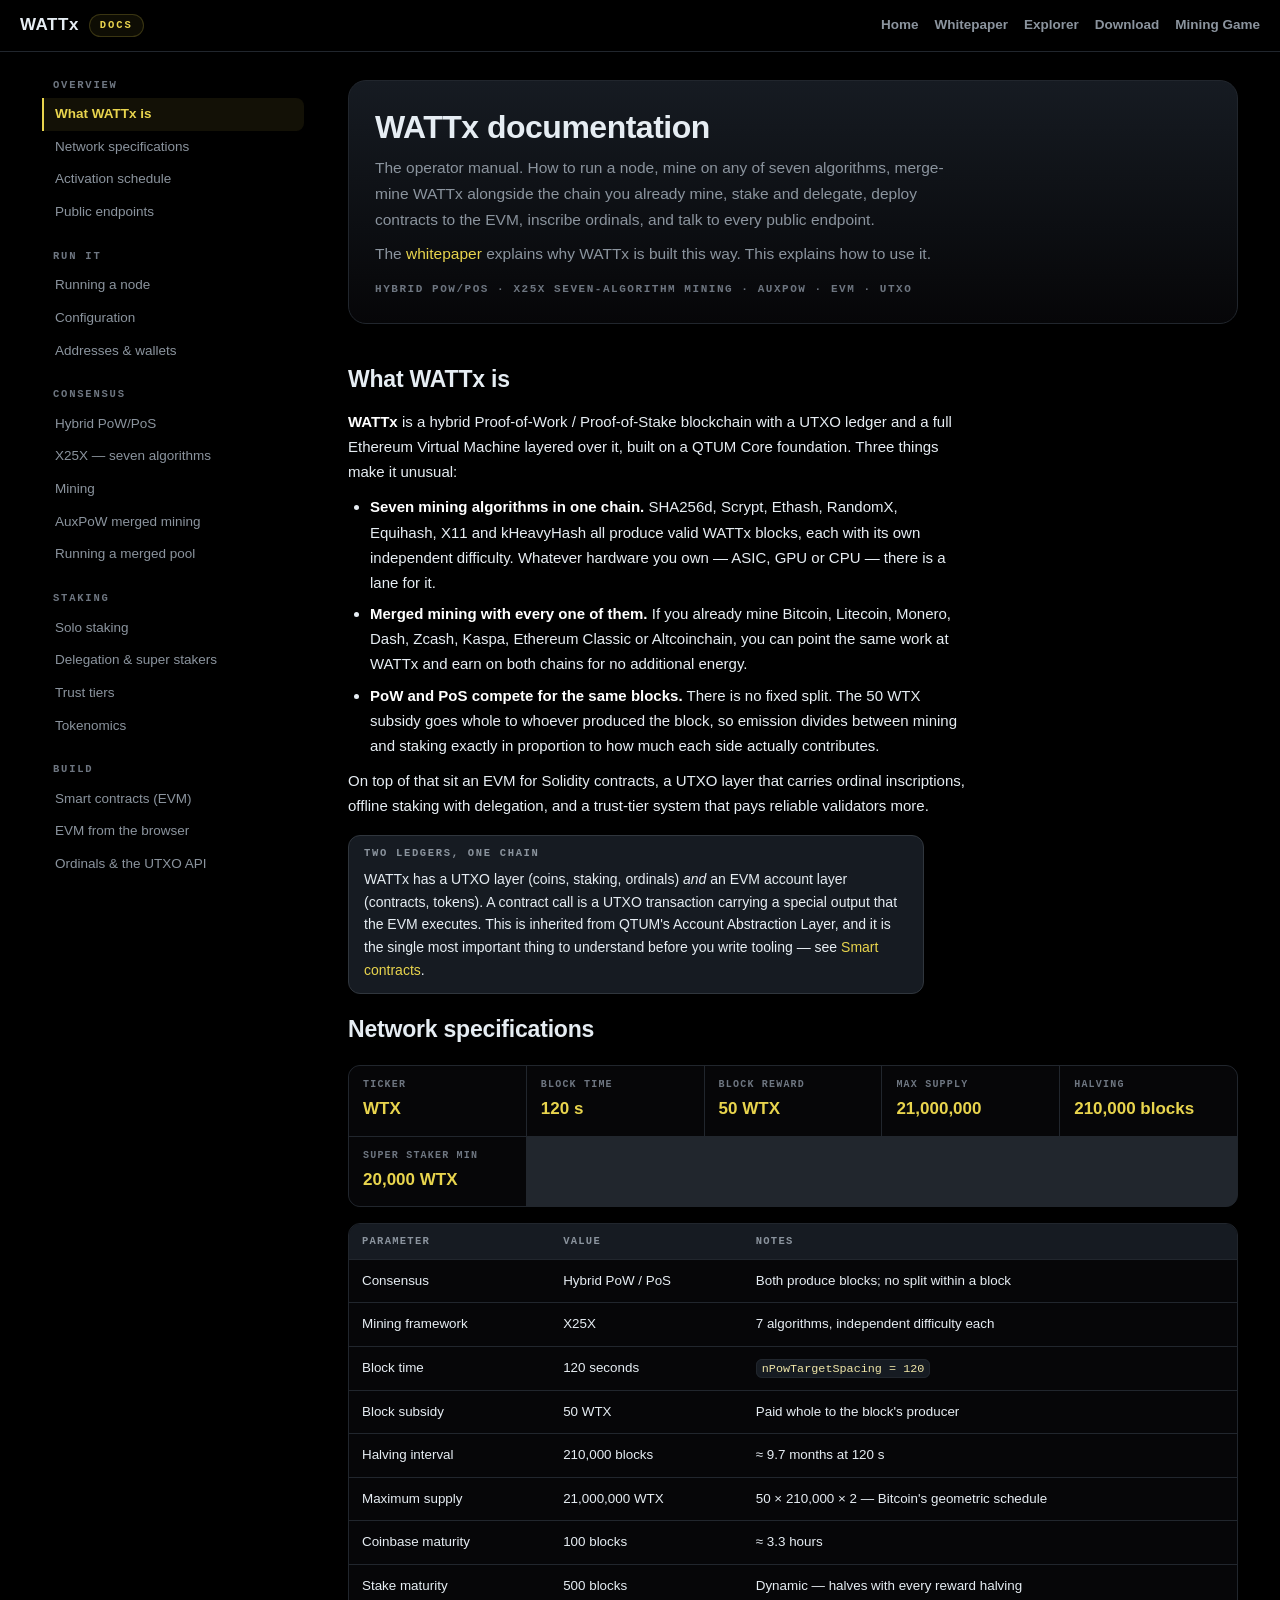
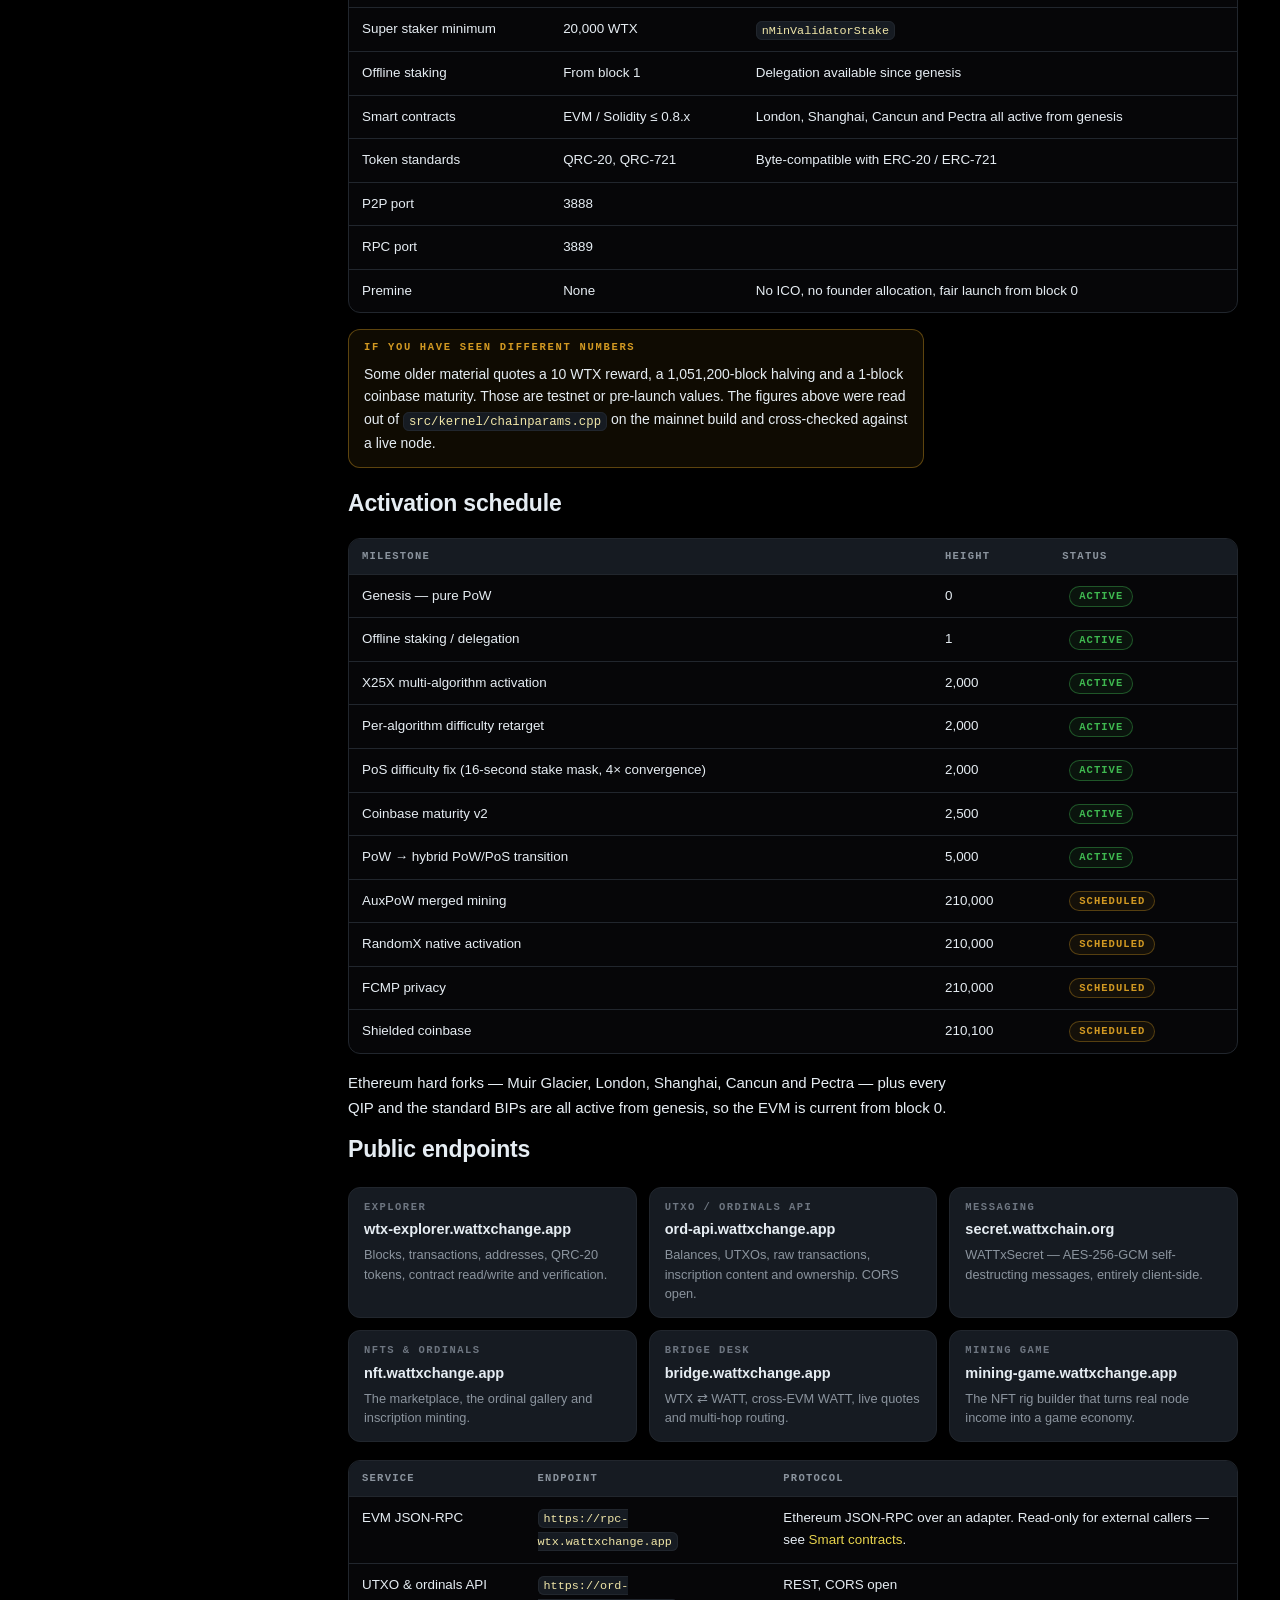
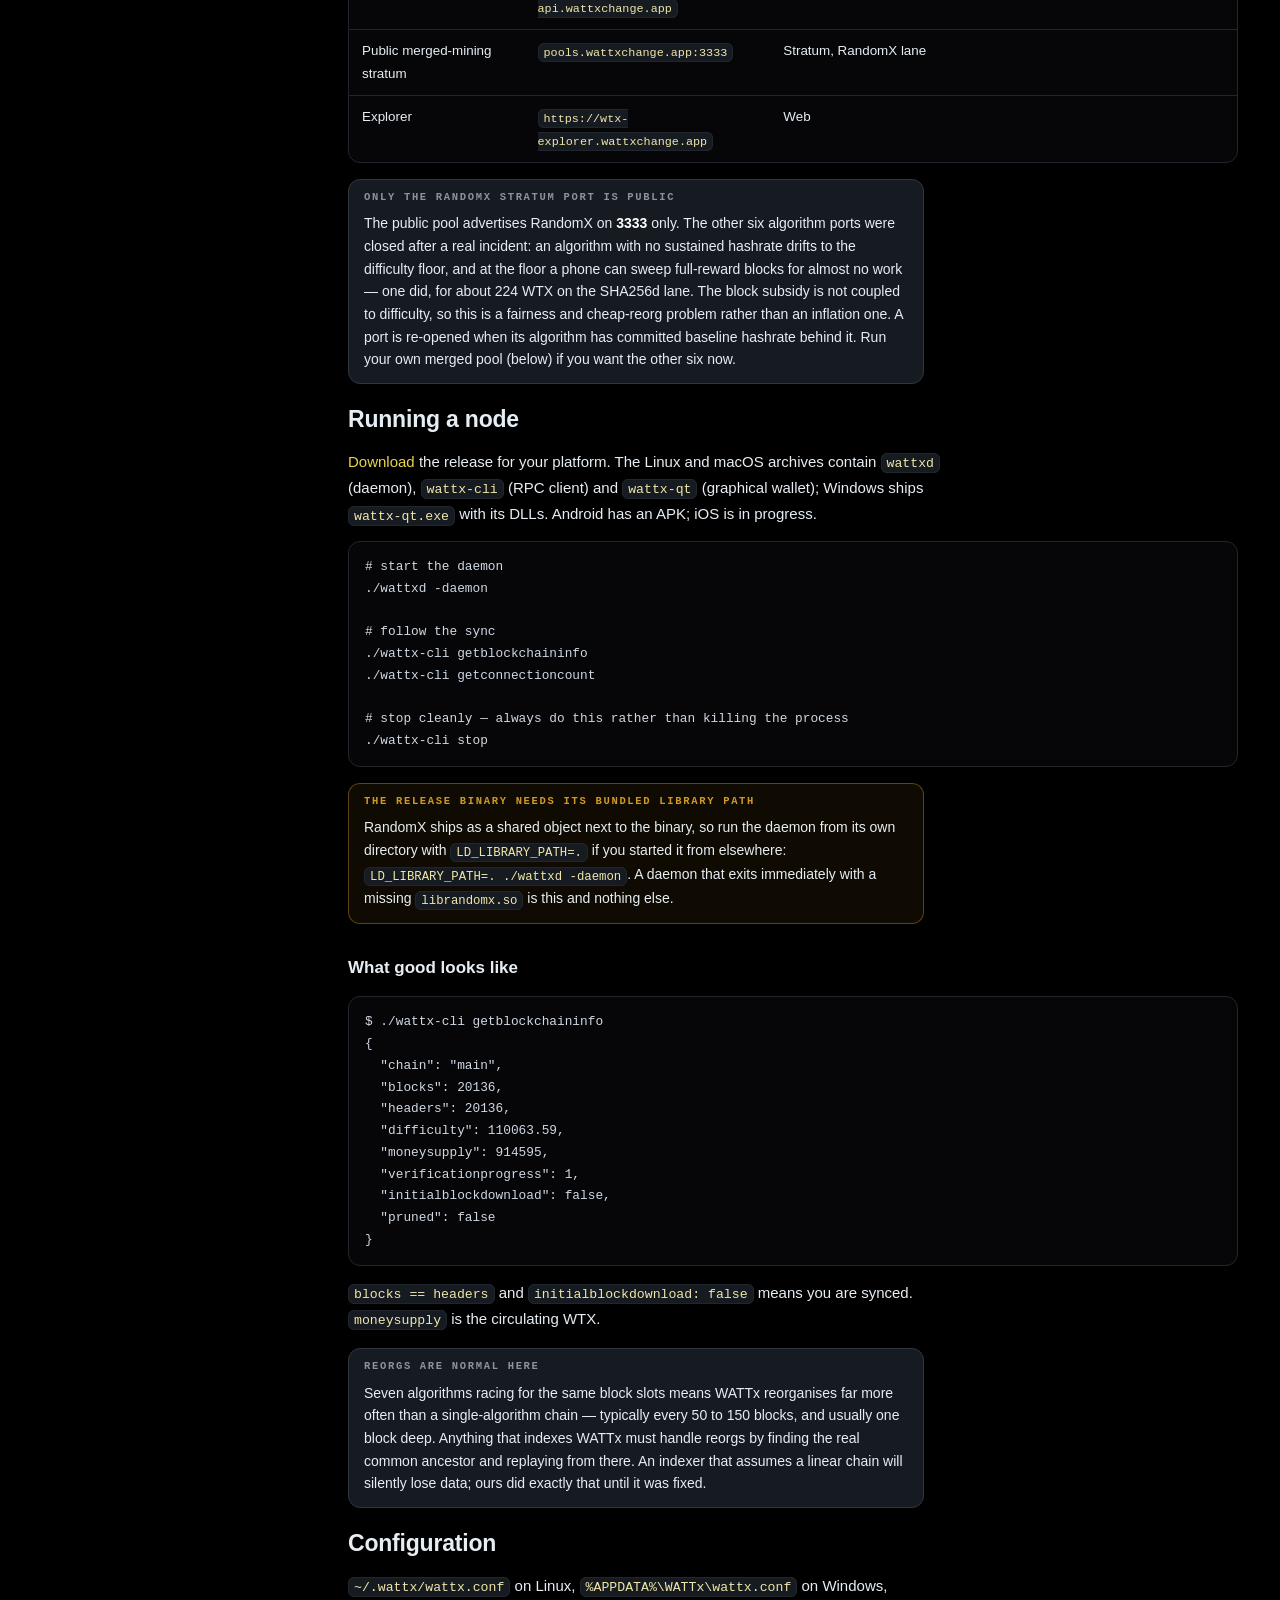
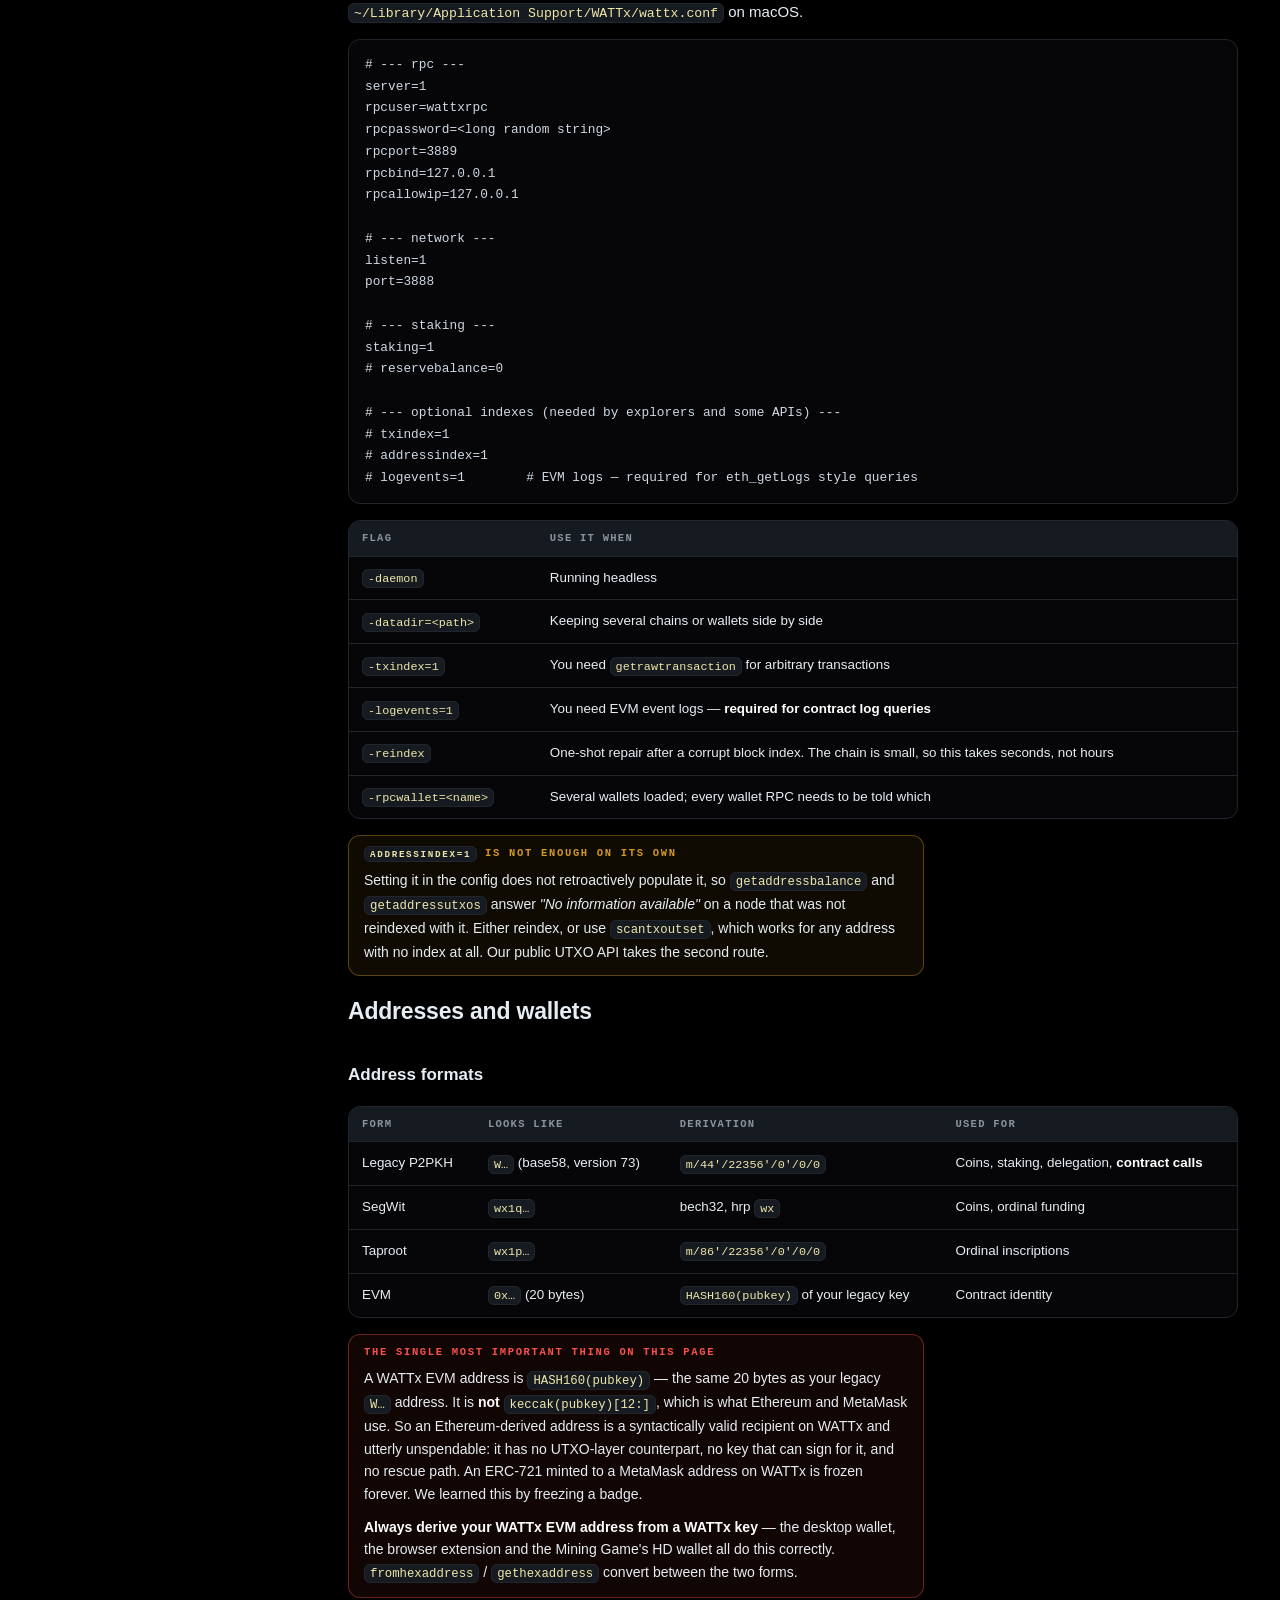
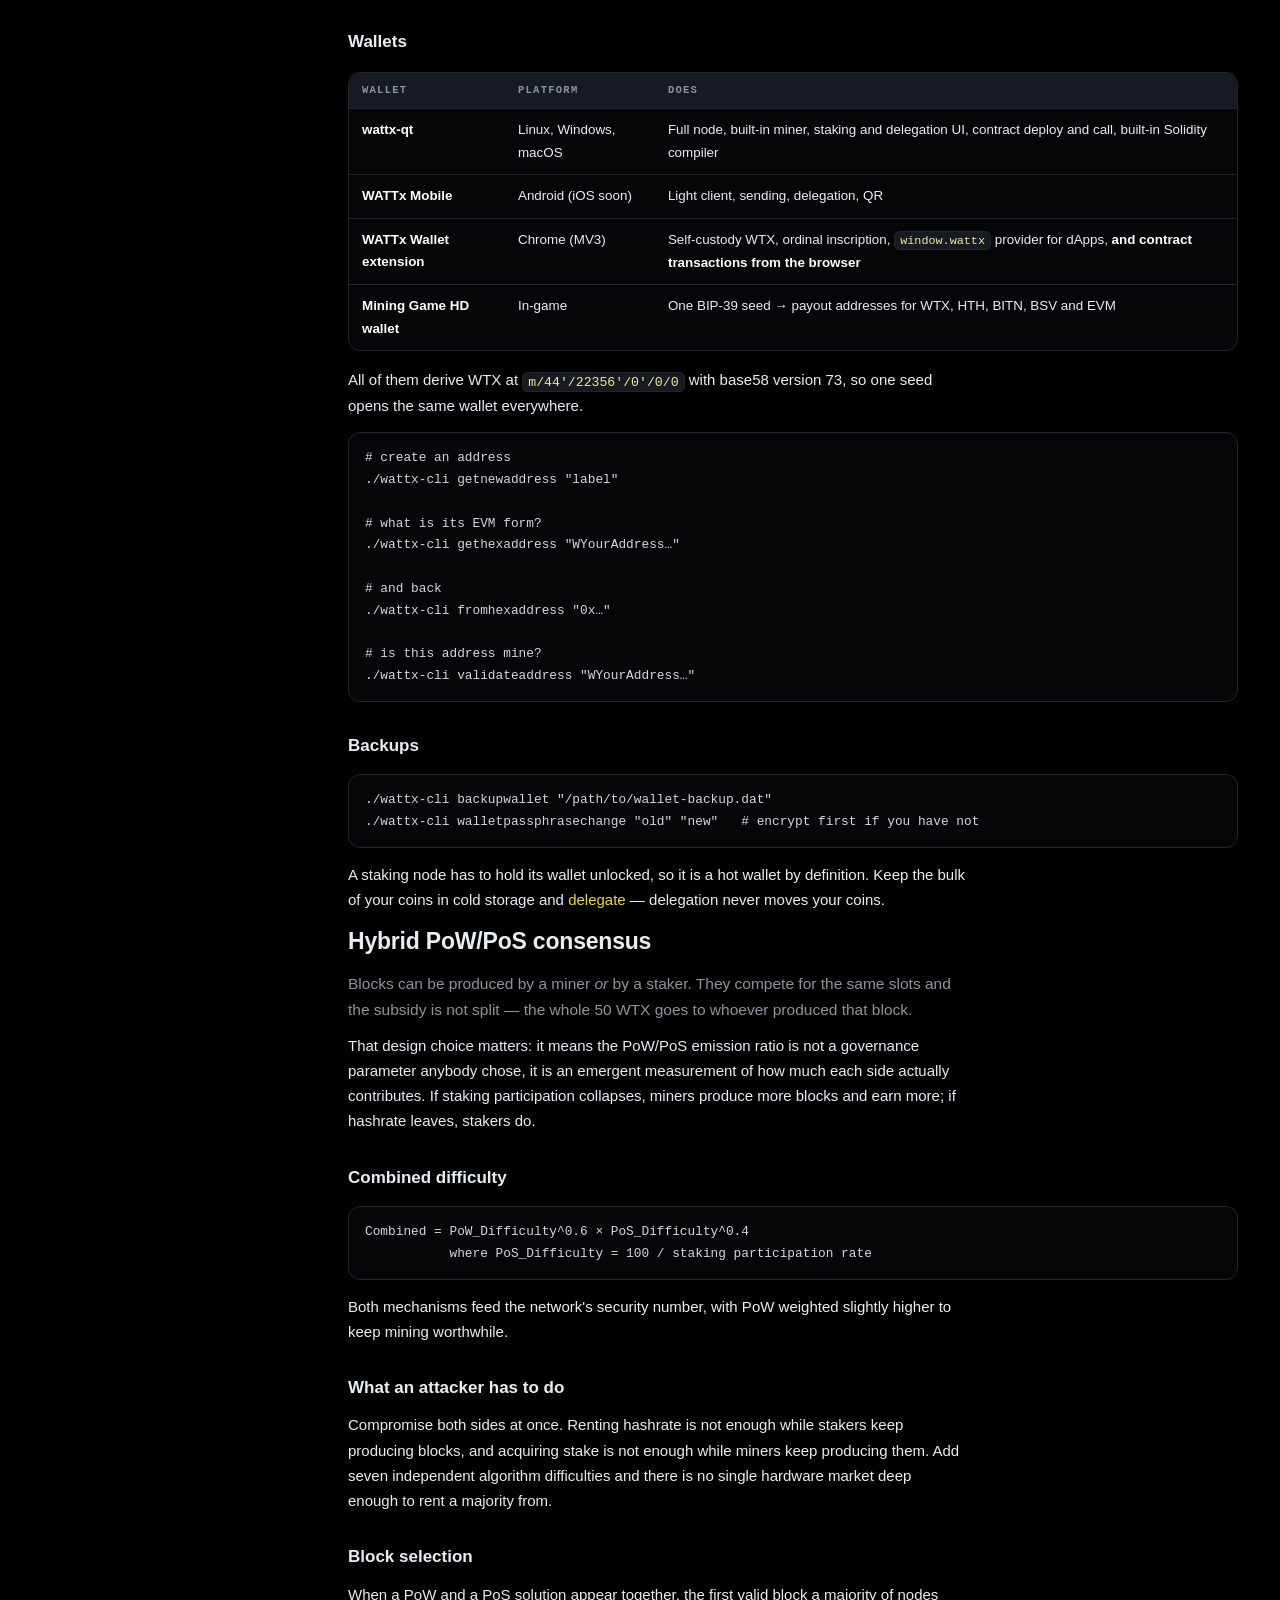
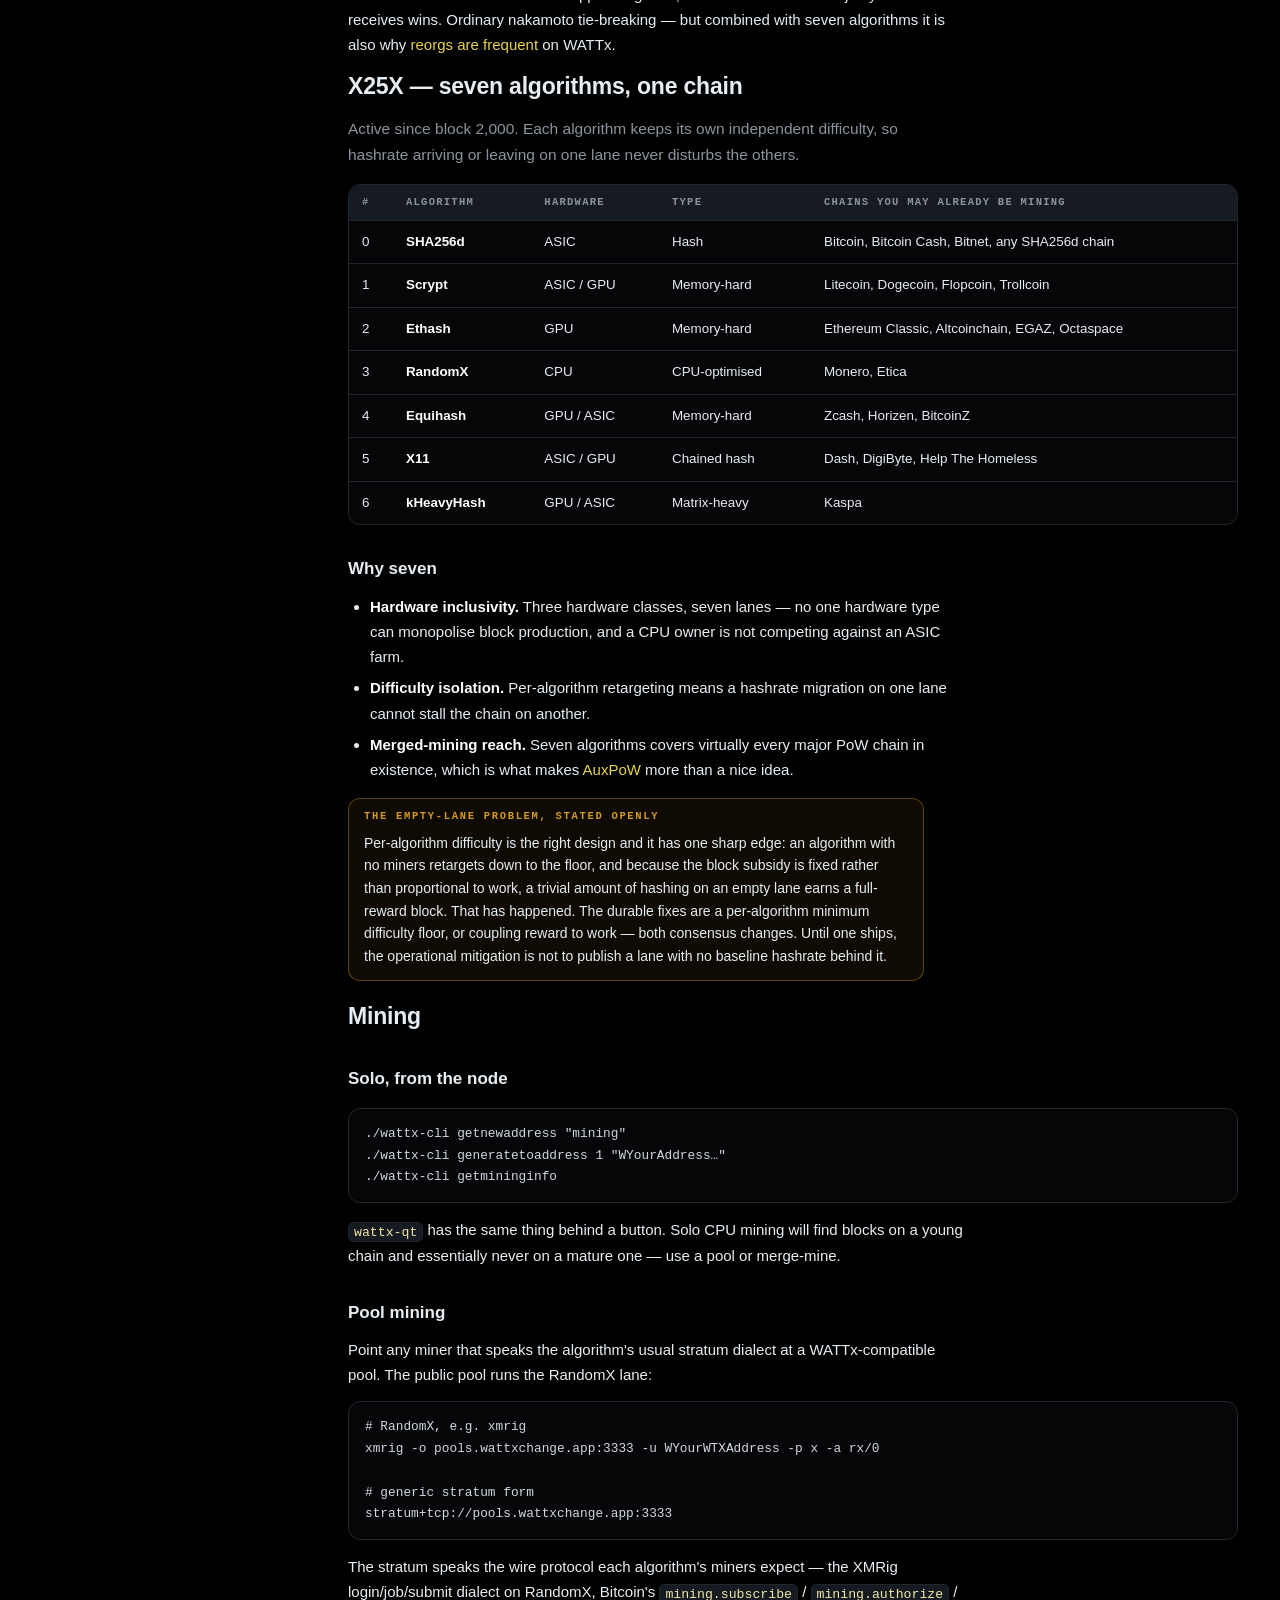
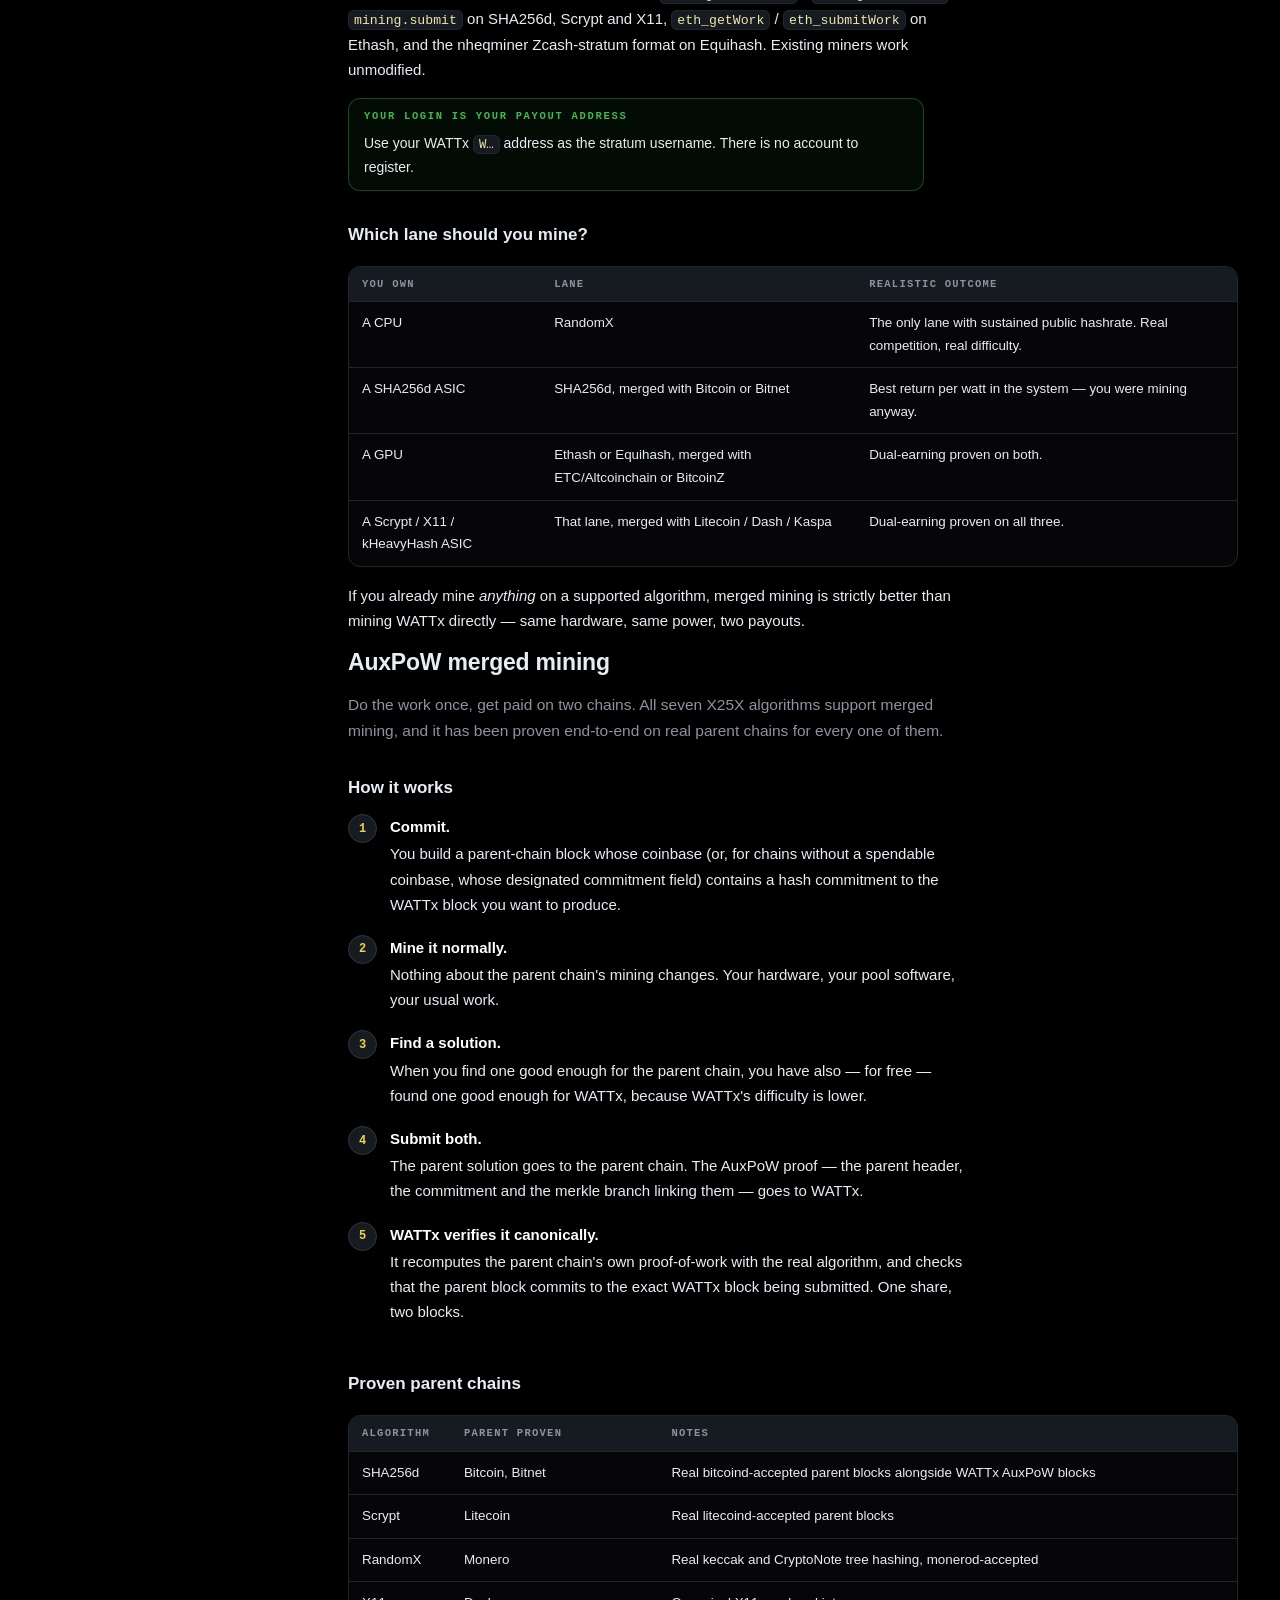
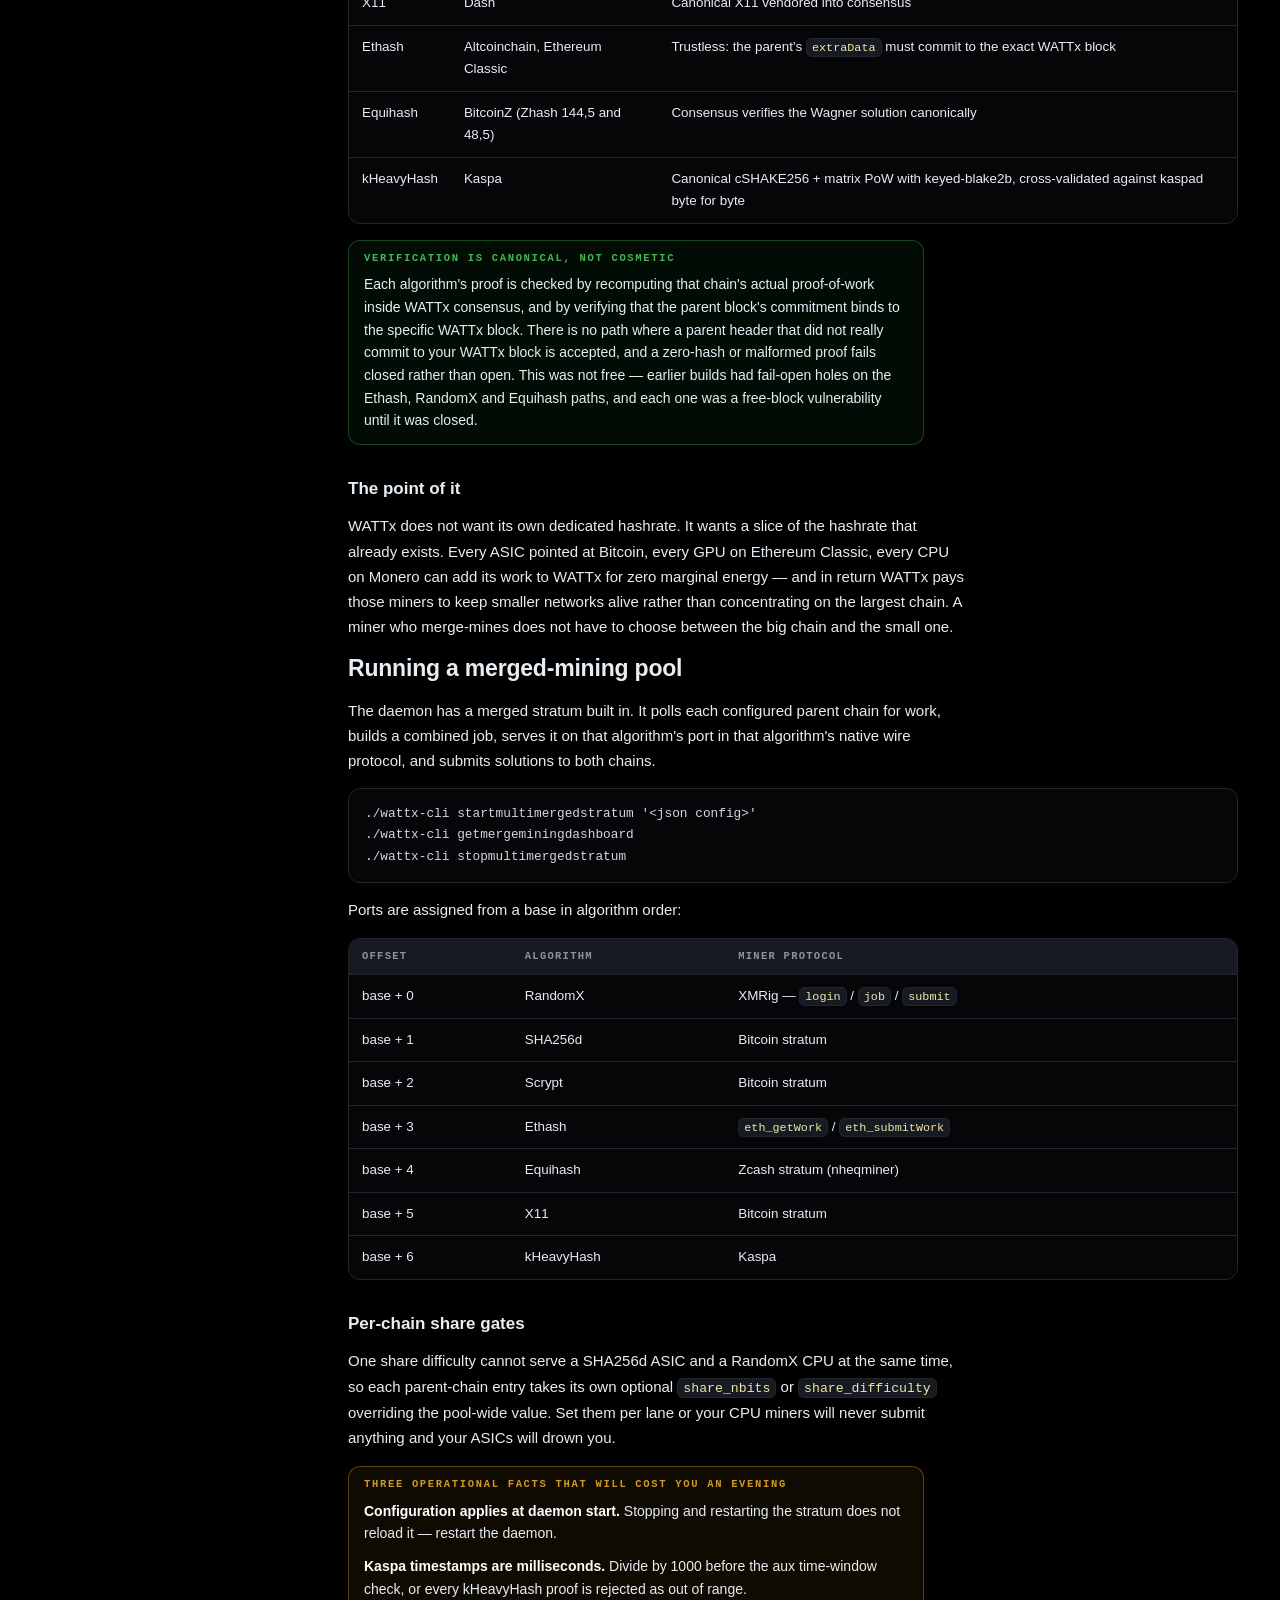
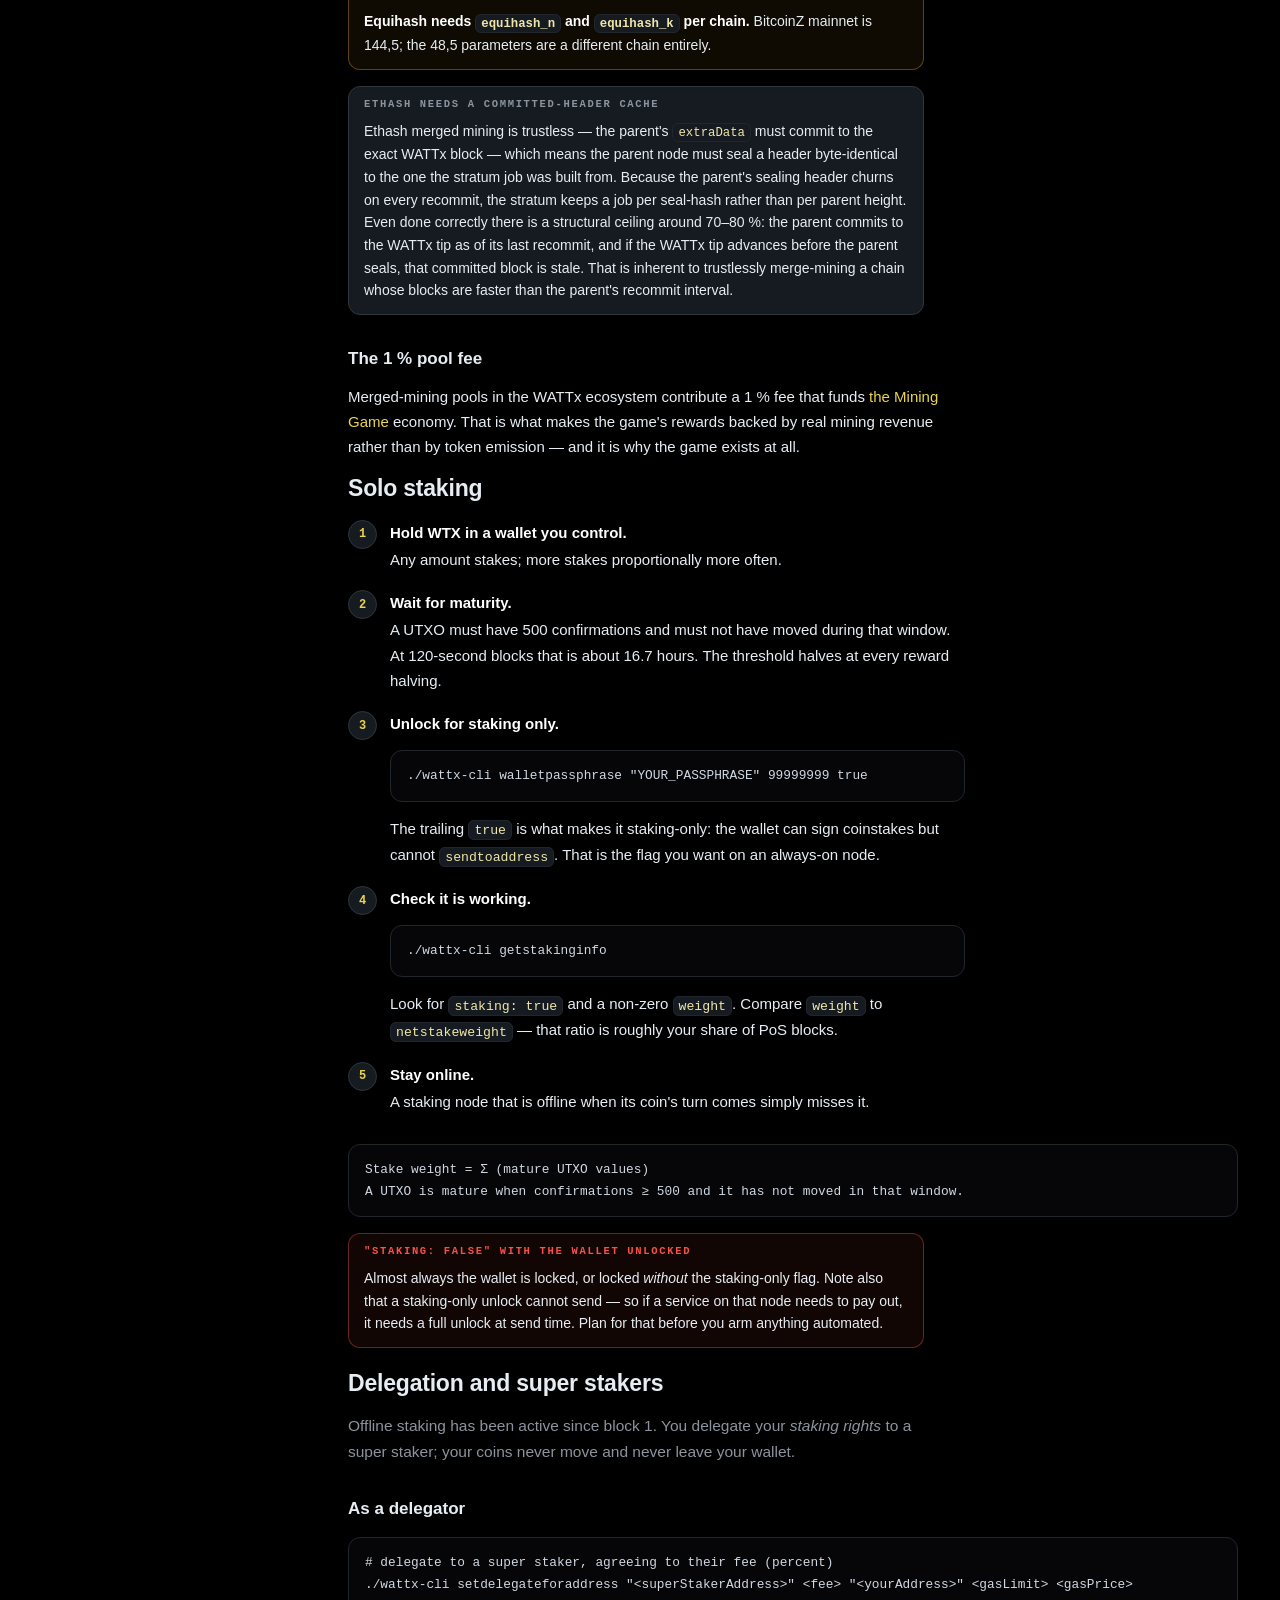
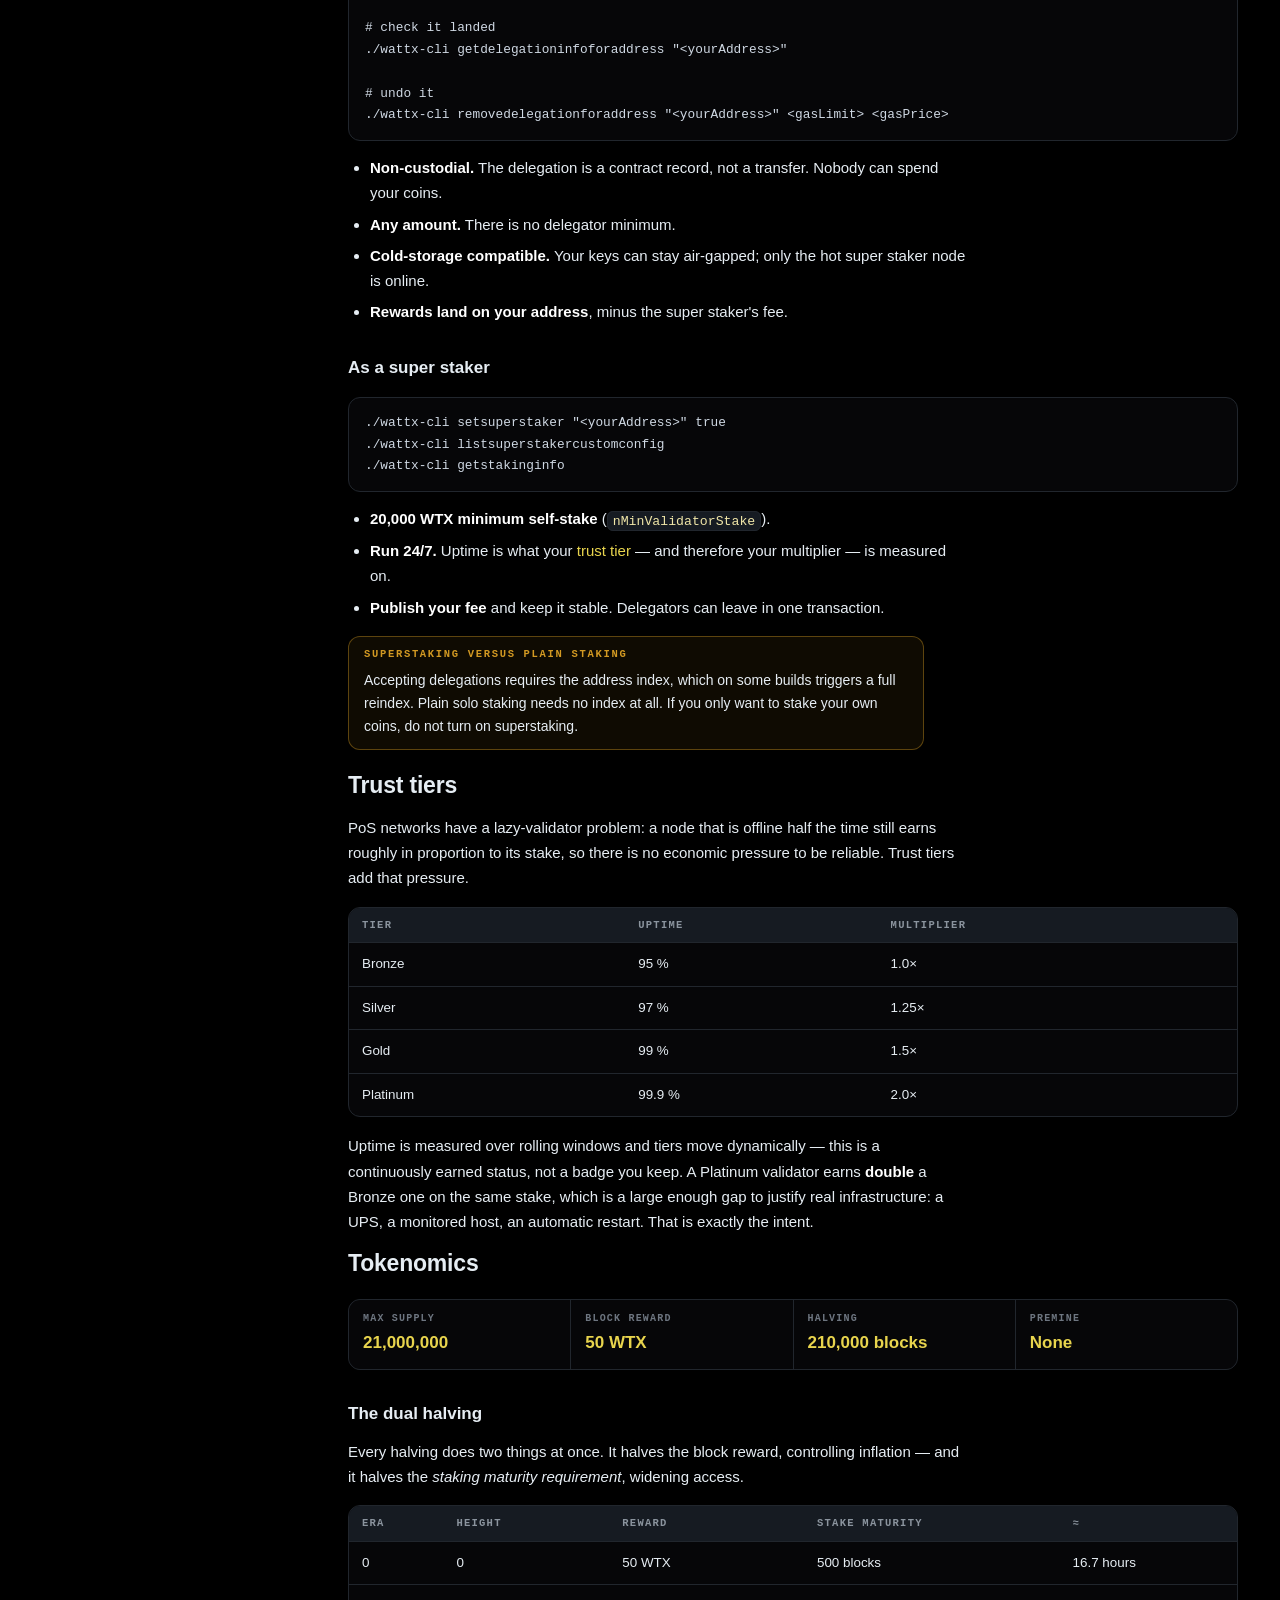
==== docs.html @ 7eb1c214 "Publish the docs at wattxchain.org/docs.html Same page that docs.wattxchain.org serves (repo WATTxCh" ====
<!doctype html>
<html lang="en">
<head>
<meta charset="utf-8">
<meta name="viewport" content="width=device-width, initial-scale=1, viewport-fit=cover">
<title>Docs — WATTx</title>
<meta name="description" content="The WATTx operator manual: running a node, X25X multi-algorithm mining, AuxPoW merged mining, staking and delegation, super stakers and trust tiers, EVM smart contracts, wallets, ordinals, privacy, and the full RPC reference.">
<link rel="icon" href="https://wattxchain.org/assets/favicon.ico">
<style>
  :root{
    --gold:#E8D44D; --gold-dim:#E8D44D99; --gold-glow:#E8D44D33; --gold-hover:#F0DC5A;
    --bg:#000000; --bg-alt:#060608; --surface:#161B22; --surface-hover:#1C2230;
    --border:#21262D; --border2:#30363D;
    --text:#E6EDF3; --muted:#8B949E; --dim:#6E7681;
    --ok:#3fb950; --warn:#d29922; --bad:#f85149; --info:#58a6ff;
    --font:-apple-system,BlinkMacSystemFont,'Segoe UI',Helvetica,Arial,sans-serif;
    --mono:'SFMono-Regular',Consolas,'Liberation Mono',Menlo,monospace;
    --radius:12px; --nav:270px;
  }
  *{box-sizing:border-box}
  html{scroll-behavior:smooth;scroll-padding-top:80px}
  body{margin:0;background:
    radial-gradient(1100px 500px at 82% -8%, rgba(232,212,77,.07), transparent 62%),
    var(--bg);
    color:var(--text);font-family:var(--font);font-size:15px;line-height:1.68;-webkit-text-size-adjust:100%}
  a{color:var(--gold);text-decoration:none}
  a:hover{color:var(--gold-hover);text-decoration:underline}

  .top{position:sticky;top:0;z-index:40;display:flex;align-items:center;gap:12px;
       padding:11px 20px;background:rgba(0,0,0,.88);backdrop-filter:blur(10px);
       border-bottom:1px solid var(--border)}
  .top .brand{display:flex;align-items:center;gap:10px;text-decoration:none;color:var(--text)}
  .top img{height:30px;width:auto}
  .top .wm{font-weight:800;letter-spacing:.5px;font-size:17px}
  .top .tag{font:700 10.5px/1 var(--mono);letter-spacing:.18em;color:var(--gold);text-transform:uppercase;
            border:1px solid var(--gold-glow);background:rgba(232,212,77,.06);border-radius:999px;padding:5px 10px}
  .top .grow{flex:1}
  .top .links{display:flex;gap:16px;font-size:13.5px;font-weight:600}
  .top .links a{color:var(--muted)}
  .top .links a:hover{color:var(--gold);text-decoration:none}
  .burger{display:none;background:var(--surface);border:1px solid var(--border2);color:var(--text);
          border-radius:8px;width:40px;height:36px;font-size:16px;cursor:pointer}

  .shell{display:grid;grid-template-columns:var(--nav) minmax(0,1fr);gap:36px;
         max-width:1240px;margin:0 auto;padding:28px 22px 90px}
  nav.toc{position:sticky;top:68px;align-self:start;max-height:calc(100vh - 88px);overflow:auto;
          padding-right:8px;font-size:13.5px}
  nav.toc::-webkit-scrollbar{width:8px}
  nav.toc::-webkit-scrollbar-thumb{background:var(--border2);border-radius:8px}
  nav.toc .grp{font:700 10.5px/1 var(--mono);letter-spacing:.17em;text-transform:uppercase;
               color:var(--dim);margin:22px 0 8px;padding-left:11px}
  nav.toc .grp:first-child{margin-top:0}
  nav.toc a{display:block;color:var(--muted);padding:5px 11px;border-left:2px solid transparent;border-radius:0 8px 8px 0}
  nav.toc a:hover{color:var(--text);background:rgba(232,212,77,.05);text-decoration:none}
  nav.toc a.on{color:var(--gold);border-left-color:var(--gold);background:rgba(232,212,77,.08);font-weight:600}
  main{min-width:0}

  .hero{border:1px solid var(--border);border-radius:18px;padding:28px 26px;margin:0 0 36px;
        background:linear-gradient(180deg,var(--surface),var(--bg-alt))}
  .hero h1{font-size:32px;line-height:1.14;margin:0 0 10px;letter-spacing:-.5px}
  .hero p{color:var(--muted);margin:0 0 8px;max-width:66ch}
  .hero .stamp{font:700 11px var(--mono);letter-spacing:.14em;color:var(--dim);text-transform:uppercase;margin-top:16px}

  section{scroll-margin-top:80px}
  h2{font-size:23px;margin:48px 0 6px;letter-spacing:-.2px;padding-top:16px;border-top:1px solid var(--border)}
  h2:first-of-type{margin-top:0;border-top:0;padding-top:0}
  h3{font-size:17px;margin:30px 0 6px}
  h4{font-size:14.5px;margin:22px 0 4px;color:var(--gold);font-family:var(--mono);font-weight:700}
  p{margin:10px 0;max-width:74ch}
  .lead{color:var(--muted);font-size:15.5px;max-width:70ch}
  ul,ol{margin:10px 0;padding-left:22px;max-width:74ch}
  li{margin:6px 0}
  code{font-family:var(--mono);font-size:.88em;background:var(--surface);border:1px solid var(--border);
       border-radius:6px;padding:1.5px 5px;color:#f0e6a8;word-break:break-word}
  pre{background:var(--bg-alt);border:1px solid var(--border);border-radius:12px;padding:14px 16px;
      overflow:auto;margin:14px 0;font:12.8px/1.7 var(--mono);color:#cfd8e3}
  pre code{background:none;border:0;padding:0;color:inherit;font-size:inherit}
  b,strong{color:#fff}
  .note{border:1px solid;border-radius:12px;padding:12px 15px;margin:16px 0;font-size:14px;line-height:1.62;max-width:74ch}
  .note .t{font:700 10.5px/1 var(--mono);letter-spacing:.16em;text-transform:uppercase;display:block;margin-bottom:6px}
  .note p:first-child{margin-top:0}.note p:last-child{margin-bottom:0}
  .note.tip{border-color:rgba(63,185,80,.35);background:rgba(63,185,80,.06)} .note.tip .t{color:var(--ok)}
  .note.warn{border-color:rgba(210,153,34,.4);background:rgba(210,153,34,.07)} .note.warn .t{color:var(--warn)}
  .note.bad{border-color:rgba(248,81,73,.38);background:rgba(248,81,73,.07)} .note.bad .t{color:var(--bad)}
  .note.info{border-color:var(--border2);background:var(--surface)} .note.info .t{color:var(--muted)}

  .tw{overflow-x:auto;margin:16px 0;border:1px solid var(--border);border-radius:12px;background:var(--bg-alt)}
  table{border-collapse:collapse;width:100%;font-size:13.4px;min-width:520px}
  th,td{text-align:left;padding:10px 13px;border-bottom:1px solid var(--border);vertical-align:top}
  thead th{background:var(--surface);color:var(--muted);font:700 10.5px/1.4 var(--mono);letter-spacing:.12em;text-transform:uppercase;white-space:nowrap}
  tbody tr:last-child td{border-bottom:0}
  tbody tr:hover{background:rgba(232,212,77,.035)}
  .addr{font-family:var(--mono);font-size:11.8px;color:#e0d9a6;word-break:break-all}

  ol.steps{list-style:none;padding:0;counter-reset:s;max-width:74ch}
  ol.steps>li{counter-increment:s;position:relative;padding:2px 0 16px 42px;margin:0}
  ol.steps>li::before{content:counter(s);position:absolute;left:0;top:2px;width:27px;height:27px;border-radius:50%;
      background:var(--surface);border:1px solid var(--border2);color:var(--gold);display:grid;place-items:center;
      font:700 12px var(--mono)}
  ol.steps>li>b:first-child{display:block;color:#fff;margin-bottom:2px}

  .grid{display:grid;grid-template-columns:repeat(auto-fit,minmax(232px,1fr));gap:12px;margin:18px 0}
  .cardl{display:block;background:var(--surface);border:1px solid var(--border);border-radius:12px;padding:14px 15px;color:var(--text)}
  .cardl:hover{background:var(--surface-hover);border-color:var(--border2);text-decoration:none}
  .cardl .k{font:700 10.5px/1 var(--mono);letter-spacing:.14em;text-transform:uppercase;color:var(--dim);display:block;margin-bottom:5px}
  .cardl .n{font-weight:700;font-size:14.5px;display:block}
  .cardl .d{color:var(--muted);font-size:12.8px;margin-top:4px;display:block;line-height:1.5}

  .kv{display:grid;grid-template-columns:repeat(auto-fit,minmax(158px,1fr));gap:1px;background:var(--border);
      border:1px solid var(--border);border-radius:12px;overflow:hidden;margin:16px 0}
  .kv>div{background:var(--bg-alt);padding:12px 14px}
  .kv .k{font:700 10px/1.4 var(--mono);letter-spacing:.12em;text-transform:uppercase;color:var(--dim)}
  .kv .v{font-size:17px;font-weight:700;margin-top:3px;color:var(--gold);font-variant-numeric:tabular-nums}

  .pill{display:inline-block;font:700 10.5px/1 var(--mono);letter-spacing:.1em;text-transform:uppercase;
        border-radius:999px;padding:4px 9px;border:1px solid var(--border2);color:var(--muted);margin-left:7px;vertical-align:middle}
  .pill.live{color:var(--ok);border-color:rgba(63,185,80,.4);background:rgba(63,185,80,.08)}
  .pill.soon{color:var(--warn);border-color:rgba(210,153,34,.35);background:rgba(210,153,34,.07)}

  footer{border-top:1px solid var(--border);margin-top:62px;padding:26px 0 0;color:var(--dim);font-size:12.5px}
  footer a{color:var(--muted)}

  @media (max-width:900px){
    .shell{grid-template-columns:1fr;gap:0;padding:18px 16px 70px}
    nav.toc{position:fixed;inset:54px 0 auto 0;max-height:calc(100vh - 54px);background:var(--bg);
            border-bottom:1px solid var(--border);padding:14px 18px 22px;display:none;z-index:39}
    nav.toc.open{display:block}
    .burger{display:block}
    .top .links{display:none}
    .hero h1{font-size:26px} h2{font-size:20px} body{font-size:14.6px}
  }
</style>
</head>
<body>

<div class="top">
  <a class="brand" href="#top">
    <img src="https://wattxchain.org/assets/logo.png" alt="WATTx" onerror="this.style.display='none'">
    <span class="wm">WATTx</span>
    <span class="tag">Docs</span>
  </a>
  <div class="grow"></div>
  <div class="links">
    <a href="https://wattxchain.org/">Home</a>
    <a href="https://wattxchain.org/whitepaper.html">Whitepaper</a>
    <a href="https://wtx-explorer.wattxchange.app">Explorer</a>
    <a href="https://github.com/WATTxChain/WATTx/releases">Download</a>
    <a href="https://mining-game.wattxchange.app/">Mining Game</a>
  </div>
  <button class="burger" id="burger" aria-label="Menu">☰</button>
</div>

<div class="shell" id="top">
<nav class="toc" id="toc">
  <div class="grp">Overview</div>
  <a href="#what">What WATTx is</a>
  <a href="#specs">Network specifications</a>
  <a href="#activation">Activation schedule</a>
  <a href="#endpoints">Public endpoints</a>

  <div class="grp">Run it</div>
  <a href="#node">Running a node</a>
  <a href="#config">Configuration</a>
  <a href="#addresses">Addresses &amp; wallets</a>

  <div class="grp">Consensus</div>
  <a href="#consensus">Hybrid PoW/PoS</a>
  <a href="#x25x">X25X — seven algorithms</a>
  <a href="#mining">Mining</a>
  <a href="#auxpow">AuxPoW merged mining</a>
  <a href="#mergedpool">Running a merged pool</a>

  <div class="grp">Staking</div>
  <a href="#staking">Solo staking</a>
  <a href="#delegation">Delegation &amp; super stakers</a>
  <a href="#trusttiers">Trust tiers</a>
  <a href="#tokenomics">Tokenomics</a>

  <div class="grp">Build</div>
  <a href="#evm">Smart contracts (EVM)</a>
  <a href="#evm-browser">EVM from the browser</a>
  <a href="#ordinals">Ordinals &amp; the UTXO API</a>
  <a href="#privacy">Privacy</a>

  <div class="grp">Ecosystem</div>
  <a href="#ecosystem">Apps &amp; services</a>
  <a href="#bridge">Bridges</a>
  <a href="#mininggame">The Mining Game</a>

  <div class="grp">Reference</div>
  <a href="#rpc">RPC reference</a>
  <a href="#trouble">Troubleshooting</a>
  <a href="#glossary">Glossary</a>
</nav>

<main>
<div class="hero">
  <h1>WATTx documentation</h1>
  <p class="lead">The operator manual. How to run a node, mine on any of seven algorithms, merge-mine WATTx
  alongside the chain you already mine, stake and delegate, deploy contracts to the EVM, inscribe ordinals,
  and talk to every public endpoint.</p>
  <p class="lead">The <a href="https://wattxchain.org/whitepaper.html">whitepaper</a> explains why WATTx is
  built this way. This explains how to use it.</p>
  <div class="stamp">Hybrid PoW/PoS · X25X seven-algorithm mining · AuxPoW · EVM · UTXO</div>
</div>

<section id="what">
<h2>What WATTx is</h2>

<p><b>WATTx</b> is a hybrid Proof-of-Work / Proof-of-Stake blockchain with a UTXO ledger and a full Ethereum
Virtual Machine layered over it, built on a QTUM Core foundation. Three things make it unusual:</p>

<ul>
  <li><b>Seven mining algorithms in one chain.</b> SHA256d, Scrypt, Ethash, RandomX, Equihash, X11 and
      kHeavyHash all produce valid WATTx blocks, each with its own independent difficulty. Whatever hardware
      you own — ASIC, GPU or CPU — there is a lane for it.</li>
  <li><b>Merged mining with every one of them.</b> If you already mine Bitcoin, Litecoin, Monero, Dash,
      Zcash, Kaspa, Ethereum Classic or Altcoinchain, you can point the same work at WATTx and earn on both
      chains for no additional energy.</li>
  <li><b>PoW and PoS compete for the same blocks.</b> There is no fixed split. The 50 WTX subsidy goes
      whole to whoever produced the block, so emission divides between mining and staking exactly in
      proportion to how much each side actually contributes.</li>
</ul>

<p>On top of that sit an EVM for Solidity contracts, a UTXO layer that carries ordinal inscriptions, offline
staking with delegation, and a trust-tier system that pays reliable validators more.</p>

<div class="note info">
  <span class="t">Two ledgers, one chain</span>
  <p>WATTx has a UTXO layer (coins, staking, ordinals) <i>and</i> an EVM account layer (contracts, tokens).
  A contract call is a UTXO transaction carrying a special output that the EVM executes. This is inherited
  from QTUM's Account Abstraction Layer, and it is the single most important thing to understand before you
  write tooling — see <a href="#evm">Smart contracts</a>.</p>
</div>
</section>

<section id="specs">
<h2>Network specifications</h2>

<div class="kv">
  <div><div class="k">Ticker</div><div class="v">WTX</div></div>
  <div><div class="k">Block time</div><div class="v">120 s</div></div>
  <div><div class="k">Block reward</div><div class="v">50 WTX</div></div>
  <div><div class="k">Max supply</div><div class="v">21,000,000</div></div>
  <div><div class="k">Halving</div><div class="v">210,000 blocks</div></div>
  <div><div class="k">Super staker min</div><div class="v">20,000 WTX</div></div>
</div>

<div class="tw"><table>
<thead><tr><th>Parameter</th><th>Value</th><th>Notes</th></tr></thead>
<tbody>
<tr><td>Consensus</td><td>Hybrid PoW / PoS</td><td>Both produce blocks; no split within a block</td></tr>
<tr><td>Mining framework</td><td>X25X</td><td>7 algorithms, independent difficulty each</td></tr>
<tr><td>Block time</td><td>120 seconds</td><td><code>nPowTargetSpacing = 120</code></td></tr>
<tr><td>Block subsidy</td><td>50 WTX</td><td>Paid whole to the block's producer</td></tr>
<tr><td>Halving interval</td><td>210,000 blocks</td><td>≈ 9.7 months at 120 s</td></tr>
<tr><td>Maximum supply</td><td>21,000,000 WTX</td><td>50 × 210,000 × 2 — Bitcoin's geometric schedule</td></tr>
<tr><td>Coinbase maturity</td><td>100 blocks</td><td>≈ 3.3 hours</td></tr>
<tr><td>Stake maturity</td><td>500 blocks</td><td>Dynamic — halves with every reward halving</td></tr>
<tr><td>Super staker minimum</td><td>20,000 WTX</td><td><code>nMinValidatorStake</code></td></tr>
<tr><td>Offline staking</td><td>From block 1</td><td>Delegation available since genesis</td></tr>
<tr><td>Smart contracts</td><td>EVM / Solidity ≤ 0.8.x</td><td>London, Shanghai, Cancun and Pectra all active from genesis</td></tr>
<tr><td>Token standards</td><td>QRC-20, QRC-721</td><td>Byte-compatible with ERC-20 / ERC-721</td></tr>
<tr><td>P2P port</td><td>3888</td><td></td></tr>
<tr><td>RPC port</td><td>3889</td><td></td></tr>
<tr><td>Premine</td><td>None</td><td>No ICO, no founder allocation, fair launch from block 0</td></tr>
</tbody></table></div>

<div class="note warn">
  <span class="t">If you have seen different numbers</span>
  <p>Some older material quotes a 10 WTX reward, a 1,051,200-block halving and a 1-block coinbase maturity.
  Those are testnet or pre-launch values. The figures above were read out of
  <code>src/kernel/chainparams.cpp</code> on the mainnet build and cross-checked against a live node.</p>
</div>
</section>

<section id="activation">
<h2>Activation schedule</h2>

<div class="tw"><table>
<thead><tr><th>Milestone</th><th>Height</th><th>Status</th></tr></thead>
<tbody>
<tr><td>Genesis — pure PoW</td><td>0</td><td><span class="pill live">Active</span></td></tr>
<tr><td>Offline staking / delegation</td><td>1</td><td><span class="pill live">Active</span></td></tr>
<tr><td>X25X multi-algorithm activation</td><td>2,000</td><td><span class="pill live">Active</span></td></tr>
<tr><td>Per-algorithm difficulty retarget</td><td>2,000</td><td><span class="pill live">Active</span></td></tr>
<tr><td>PoS difficulty fix (16-second stake mask, 4× convergence)</td><td>2,000</td><td><span class="pill live">Active</span></td></tr>
<tr><td>Coinbase maturity v2</td><td>2,500</td><td><span class="pill live">Active</span></td></tr>
<tr><td>PoW → hybrid PoW/PoS transition</td><td>5,000</td><td><span class="pill live">Active</span></td></tr>
<tr><td>AuxPoW merged mining</td><td>210,000</td><td><span class="pill soon">Scheduled</span></td></tr>
<tr><td>RandomX native activation</td><td>210,000</td><td><span class="pill soon">Scheduled</span></td></tr>
<tr><td>FCMP privacy</td><td>210,000</td><td><span class="pill soon">Scheduled</span></td></tr>
<tr><td>Shielded coinbase</td><td>210,100</td><td><span class="pill soon">Scheduled</span></td></tr>
</tbody></table></div>
<p>Ethereum hard forks — Muir Glacier, London, Shanghai, Cancun and Pectra — plus every QIP and the standard
BIPs are all active from genesis, so the EVM is current from block 0.</p>
</section>

<section id="endpoints">
<h2>Public endpoints</h2>

<div class="grid">
  <a class="cardl" href="https://wtx-explorer.wattxchange.app"><span class="k">Explorer</span><span class="n">wtx-explorer.wattxchange.app</span><span class="d">Blocks, transactions, addresses, QRC-20 tokens, contract read/write and verification.</span></a>
  <a class="cardl" href="https://ord-api.wattxchange.app/health"><span class="k">UTXO / ordinals API</span><span class="n">ord-api.wattxchange.app</span><span class="d">Balances, UTXOs, raw transactions, inscription content and ownership. CORS open.</span></a>
  <a class="cardl" href="https://secret.wattxchain.org"><span class="k">Messaging</span><span class="n">secret.wattxchain.org</span><span class="d">WATTxSecret — AES-256-GCM self-destructing messages, entirely client-side.</span></a>
  <a class="cardl" href="https://nft.wattxchange.app"><span class="k">NFTs &amp; ordinals</span><span class="n">nft.wattxchange.app</span><span class="d">The marketplace, the ordinal gallery and inscription minting.</span></a>
  <a class="cardl" href="https://bridge.wattxchange.app"><span class="k">Bridge desk</span><span class="n">bridge.wattxchange.app</span><span class="d">WTX ⇄ WATT, cross-EVM WATT, live quotes and multi-hop routing.</span></a>
  <a class="cardl" href="https://mining-game.wattxchange.app/"><span class="k">Mining Game</span><span class="n">mining-game.wattxchange.app</span><span class="d">The NFT rig builder that turns real node income into a game economy.</span></a>
</div>

<div class="tw"><table>
<thead><tr><th>Service</th><th>Endpoint</th><th>Protocol</th></tr></thead>
<tbody>
<tr><td>EVM JSON-RPC</td><td><code>https://rpc-wtx.wattxchange.app</code></td><td>Ethereum JSON-RPC over an adapter. Read-only for external callers — see <a href="#evm">Smart contracts</a>.</td></tr>
<tr><td>UTXO &amp; ordinals API</td><td><code>https://ord-api.wattxchange.app</code></td><td>REST, CORS open</td></tr>
<tr><td>Public merged-mining stratum</td><td><code>pools.wattxchange.app:3333</code></td><td>Stratum, RandomX lane</td></tr>
<tr><td>Explorer</td><td><code>https://wtx-explorer.wattxchange.app</code></td><td>Web</td></tr>
</tbody></table></div>

<div class="note info">
  <span class="t">Only the RandomX stratum port is public</span>
  <p>The public pool advertises RandomX on <b>3333</b> only. The other six algorithm ports were closed
  after a real incident: an algorithm with no sustained hashrate drifts to the difficulty floor, and at the
  floor a phone can sweep full-reward blocks for almost no work — one did, for about 224 WTX on the SHA256d
  lane. The block subsidy is not coupled to difficulty, so this is a fairness and cheap-reorg problem rather
  than an inflation one. A port is re-opened when its algorithm has committed baseline hashrate behind it.
  Run your own merged pool (below) if you want the other six now.</p>
</div>
</section>
<section id="node">
<h2>Running a node</h2>

<p><a href="https://github.com/WATTxChain/WATTx/releases">Download</a> the release for your platform. The
Linux and macOS archives contain <code>wattxd</code> (daemon), <code>wattx-cli</code> (RPC client) and
<code>wattx-qt</code> (graphical wallet); Windows ships <code>wattx-qt.exe</code> with its DLLs. Android has
an APK; iOS is in progress.</p>

<pre><code># start the daemon
./wattxd -daemon

# follow the sync
./wattx-cli getblockchaininfo
./wattx-cli getconnectioncount

# stop cleanly — always do this rather than killing the process
./wattx-cli stop</code></pre>

<div class="note warn">
  <span class="t">The release binary needs its bundled library path</span>
  <p>RandomX ships as a shared object next to the binary, so run the daemon from its own directory with
  <code>LD_LIBRARY_PATH=.</code> if you started it from elsewhere:
  <code>LD_LIBRARY_PATH=. ./wattxd -daemon</code>. A daemon that exits immediately with a missing
  <code>librandomx.so</code> is this and nothing else.</p>
</div>

<h3>What good looks like</h3>
<pre><code>$ ./wattx-cli getblockchaininfo
{
  "chain": "main",
  "blocks": 20136,
  "headers": 20136,
  "difficulty": 110063.59,
  "moneysupply": 914595,
  "verificationprogress": 1,
  "initialblockdownload": false,
  "pruned": false
}</code></pre>
<p><code>blocks == headers</code> and <code>initialblockdownload: false</code> means you are synced.
<code>moneysupply</code> is the circulating WTX.</p>

<div class="note info">
  <span class="t">Reorgs are normal here</span>
  <p>Seven algorithms racing for the same block slots means WATTx reorganises far more often than a
  single-algorithm chain — typically every 50 to 150 blocks, and usually one block deep. Anything that
  indexes WATTx must handle reorgs by finding the real common ancestor and replaying from there. An indexer
  that assumes a linear chain will silently lose data; ours did exactly that until it was fixed.</p>
</div>
</section>

<section id="config">
<h2>Configuration</h2>

<p><code>~/.wattx/wattx.conf</code> on Linux, <code>%APPDATA%\WATTx\wattx.conf</code> on Windows,
<code>~/Library/Application Support/WATTx/wattx.conf</code> on macOS.</p>

<pre><code># --- rpc ---
server=1
rpcuser=wattxrpc
rpcpassword=&lt;long random string&gt;
rpcport=3889
rpcbind=127.0.0.1
rpcallowip=127.0.0.1

# --- network ---
listen=1
port=3888

# --- staking ---
staking=1
# reservebalance=0

# --- optional indexes (needed by explorers and some APIs) ---
# txindex=1
# addressindex=1
# logevents=1        # EVM logs — required for eth_getLogs style queries</code></pre>

<div class="tw"><table>
<thead><tr><th>Flag</th><th>Use it when</th></tr></thead>
<tbody>
<tr><td><code>-daemon</code></td><td>Running headless</td></tr>
<tr><td><code>-datadir=&lt;path&gt;</code></td><td>Keeping several chains or wallets side by side</td></tr>
<tr><td><code>-txindex=1</code></td><td>You need <code>getrawtransaction</code> for arbitrary transactions</td></tr>
<tr><td><code>-logevents=1</code></td><td>You need EVM event logs — <b>required for contract log queries</b></td></tr>
<tr><td><code>-reindex</code></td><td>One-shot repair after a corrupt block index. The chain is small, so this takes seconds, not hours</td></tr>
<tr><td><code>-rpcwallet=&lt;name&gt;</code></td><td>Several wallets loaded; every wallet RPC needs to be told which</td></tr>
</tbody></table></div>

<div class="note warn">
  <span class="t"><code>addressindex=1</code> is not enough on its own</span>
  <p>Setting it in the config does not retroactively populate it, so <code>getaddressbalance</code> and
  <code>getaddressutxos</code> answer <i>"No information available"</i> on a node that was not reindexed
  with it. Either reindex, or use <code>scantxoutset</code>, which works for any address with no index at
  all. Our public UTXO API takes the second route.</p>
</div>
</section>

<section id="addresses">
<h2>Addresses and wallets</h2>

<h3>Address formats</h3>
<div class="tw"><table>
<thead><tr><th>Form</th><th>Looks like</th><th>Derivation</th><th>Used for</th></tr></thead>
<tbody>
<tr><td>Legacy P2PKH</td><td><code>W…</code> (base58, version 73)</td><td><code>m/44'/22356'/0'/0/0</code></td><td>Coins, staking, delegation, <b>contract calls</b></td></tr>
<tr><td>SegWit</td><td><code>wx1q…</code></td><td>bech32, hrp <code>wx</code></td><td>Coins, ordinal funding</td></tr>
<tr><td>Taproot</td><td><code>wx1p…</code></td><td><code>m/86'/22356'/0'/0/0</code></td><td>Ordinal inscriptions</td></tr>
<tr><td>EVM</td><td><code>0x…</code> (20 bytes)</td><td><code>HASH160(pubkey)</code> of your legacy key</td><td>Contract identity</td></tr>
</tbody></table></div>

<div class="note bad">
  <span class="t">The single most important thing on this page</span>
  <p>A WATTx EVM address is <code>HASH160(pubkey)</code> — the same 20 bytes as your legacy <code>W…</code>
  address. It is <b>not</b> <code>keccak(pubkey)[12:]</code>, which is what Ethereum and MetaMask use. So an
  Ethereum-derived address is a syntactically valid recipient on WATTx and utterly unspendable: it has no
  UTXO-layer counterpart, no key that can sign for it, and no rescue path. An ERC-721 minted to a MetaMask
  address on WATTx is frozen forever. We learned this by freezing a badge.</p>
  <p><b>Always derive your WATTx EVM address from a WATTx key</b> — the desktop wallet, the browser
  extension and the Mining Game's HD wallet all do this correctly. <code>fromhexaddress</code> /
  <code>gethexaddress</code> convert between the two forms.</p>
</div>

<h3>Wallets</h3>
<div class="tw"><table>
<thead><tr><th>Wallet</th><th>Platform</th><th>Does</th></tr></thead>
<tbody>
<tr><td><b>wattx-qt</b></td><td>Linux, Windows, macOS</td><td>Full node, built-in miner, staking and delegation UI, contract deploy and call, built-in Solidity compiler</td></tr>
<tr><td><b>WATTx Mobile</b></td><td>Android (iOS soon)</td><td>Light client, sending, delegation, QR</td></tr>
<tr><td><b>WATTx Wallet extension</b></td><td>Chrome (MV3)</td><td>Self-custody WTX, ordinal inscription, <code>window.wattx</code> provider for dApps, <b>and contract transactions from the browser</b></td></tr>
<tr><td><b>Mining Game HD wallet</b></td><td>In-game</td><td>One BIP-39 seed → payout addresses for WTX, HTH, BITN, BSV and EVM</td></tr>
</tbody></table></div>

<p>All of them derive WTX at <code>m/44'/22356'/0'/0/0</code> with base58 version 73, so one seed opens the
same wallet everywhere.</p>

<pre><code># create an address
./wattx-cli getnewaddress "label"

# what is its EVM form?
./wattx-cli gethexaddress "WYourAddress…"

# and back
./wattx-cli fromhexaddress "0x…"

# is this address mine?
./wattx-cli validateaddress "WYourAddress…"</code></pre>

<h3>Backups</h3>
<pre><code>./wattx-cli backupwallet "/path/to/wallet-backup.dat"
./wattx-cli walletpassphrasechange "old" "new"   # encrypt first if you have not</code></pre>
<p>A staking node has to hold its wallet unlocked, so it is a hot wallet by definition. Keep the bulk of
your coins in cold storage and <a href="#delegation">delegate</a> — delegation never moves your coins.</p>
</section>

<section id="consensus">
<h2>Hybrid PoW/PoS consensus</h2>

<p class="lead">Blocks can be produced by a miner <i>or</i> by a staker. They compete for the same slots and
the subsidy is not split — the whole 50 WTX goes to whoever produced that block.</p>

<p>That design choice matters: it means the PoW/PoS emission ratio is not a governance parameter anybody
chose, it is an emergent measurement of how much each side actually contributes. If staking participation
collapses, miners produce more blocks and earn more; if hashrate leaves, stakers do.</p>

<h3>Combined difficulty</h3>
<pre><code>Combined = PoW_Difficulty^0.6 × PoS_Difficulty^0.4
           where PoS_Difficulty = 100 / staking participation rate</code></pre>
<p>Both mechanisms feed the network's security number, with PoW weighted slightly higher to keep mining
worthwhile.</p>

<h3>What an attacker has to do</h3>
<p>Compromise both sides at once. Renting hashrate is not enough while stakers keep producing blocks, and
acquiring stake is not enough while miners keep producing them. Add seven independent algorithm difficulties
and there is no single hardware market deep enough to rent a majority from.</p>

<h3>Block selection</h3>
<p>When a PoW and a PoS solution appear together, the first valid block a majority of nodes receives wins.
Ordinary nakamoto tie-breaking — but combined with seven algorithms it is also why
<a href="#node">reorgs are frequent</a> on WATTx.</p>
</section>

<section id="x25x">
<h2>X25X — seven algorithms, one chain</h2>

<p class="lead">Active since block 2,000. Each algorithm keeps its own independent difficulty, so hashrate
arriving or leaving on one lane never disturbs the others.</p>

<div class="tw"><table>
<thead><tr><th>#</th><th>Algorithm</th><th>Hardware</th><th>Type</th><th>Chains you may already be mining</th></tr></thead>
<tbody>
<tr><td>0</td><td><b>SHA256d</b></td><td>ASIC</td><td>Hash</td><td>Bitcoin, Bitcoin Cash, Bitnet, any SHA256d chain</td></tr>
<tr><td>1</td><td><b>Scrypt</b></td><td>ASIC / GPU</td><td>Memory-hard</td><td>Litecoin, Dogecoin, Flopcoin, Trollcoin</td></tr>
<tr><td>2</td><td><b>Ethash</b></td><td>GPU</td><td>Memory-hard</td><td>Ethereum Classic, Altcoinchain, EGAZ, Octaspace</td></tr>
<tr><td>3</td><td><b>RandomX</b></td><td>CPU</td><td>CPU-optimised</td><td>Monero, Etica</td></tr>
<tr><td>4</td><td><b>Equihash</b></td><td>GPU / ASIC</td><td>Memory-hard</td><td>Zcash, Horizen, BitcoinZ</td></tr>
<tr><td>5</td><td><b>X11</b></td><td>ASIC / GPU</td><td>Chained hash</td><td>Dash, DigiByte, Help The Homeless</td></tr>
<tr><td>6</td><td><b>kHeavyHash</b></td><td>GPU / ASIC</td><td>Matrix-heavy</td><td>Kaspa</td></tr>
</tbody></table></div>

<h3>Why seven</h3>
<ul>
  <li><b>Hardware inclusivity.</b> Three hardware classes, seven lanes — no one hardware type can
      monopolise block production, and a CPU owner is not competing against an ASIC farm.</li>
  <li><b>Difficulty isolation.</b> Per-algorithm retargeting means a hashrate migration on one lane cannot
      stall the chain on another.</li>
  <li><b>Merged-mining reach.</b> Seven algorithms covers virtually every major PoW chain in existence,
      which is what makes <a href="#auxpow">AuxPoW</a> more than a nice idea.</li>
</ul>

<div class="note warn">
  <span class="t">The empty-lane problem, stated openly</span>
  <p>Per-algorithm difficulty is the right design and it has one sharp edge: an algorithm with no miners
  retargets down to the floor, and because the block subsidy is fixed rather than proportional to work, a
  trivial amount of hashing on an empty lane earns a full-reward block. That has happened. The durable fixes
  are a per-algorithm minimum difficulty floor, or coupling reward to work — both consensus changes. Until
  one ships, the operational mitigation is not to publish a lane with no baseline hashrate behind it.</p>
</div>
</section>
<section id="mining">
<h2>Mining</h2>

<h3>Solo, from the node</h3>
<pre><code>./wattx-cli getnewaddress "mining"
./wattx-cli generatetoaddress 1 "WYourAddress…"
./wattx-cli getmininginfo</code></pre>
<p><code>wattx-qt</code> has the same thing behind a button. Solo CPU mining will find blocks on a young
chain and essentially never on a mature one — use a pool or merge-mine.</p>

<h3>Pool mining</h3>
<p>Point any miner that speaks the algorithm's usual stratum dialect at a WATTx-compatible pool. The public
pool runs the RandomX lane:</p>
<pre><code># RandomX, e.g. xmrig
xmrig -o pools.wattxchange.app:3333 -u WYourWTXAddress -p x -a rx/0

# generic stratum form
stratum+tcp://pools.wattxchange.app:3333</code></pre>
<p>The stratum speaks the wire protocol each algorithm's miners expect — the XMRig login/job/submit dialect
on RandomX, Bitcoin's <code>mining.subscribe</code> / <code>mining.authorize</code> /
<code>mining.submit</code> on SHA256d, Scrypt and X11, <code>eth_getWork</code> / <code>eth_submitWork</code>
on Ethash, and the nheqminer Zcash-stratum format on Equihash. Existing miners work unmodified.</p>

<div class="note tip">
  <span class="t">Your login is your payout address</span>
  <p>Use your WATTx <code>W…</code> address as the stratum username. There is no account to register.</p>
</div>

<h3>Which lane should you mine?</h3>
<div class="tw"><table>
<thead><tr><th>You own</th><th>Lane</th><th>Realistic outcome</th></tr></thead>
<tbody>
<tr><td>A CPU</td><td>RandomX</td><td>The only lane with sustained public hashrate. Real competition, real difficulty.</td></tr>
<tr><td>A SHA256d ASIC</td><td>SHA256d, merged with Bitcoin or Bitnet</td><td>Best return per watt in the system — you were mining anyway.</td></tr>
<tr><td>A GPU</td><td>Ethash or Equihash, merged with ETC/Altcoinchain or BitcoinZ</td><td>Dual-earning proven on both.</td></tr>
<tr><td>A Scrypt / X11 / kHeavyHash ASIC</td><td>That lane, merged with Litecoin / Dash / Kaspa</td><td>Dual-earning proven on all three.</td></tr>
</tbody></table></div>
<p>If you already mine <i>anything</i> on a supported algorithm, merged mining is strictly better than
mining WATTx directly — same hardware, same power, two payouts.</p>
</section>

<section id="auxpow">
<h2>AuxPoW merged mining</h2>

<p class="lead">Do the work once, get paid on two chains. All seven X25X algorithms support merged mining,
and it has been proven end-to-end on real parent chains for every one of them.</p>

<h3>How it works</h3>
<ol class="steps">
  <li><b>Commit.</b> You build a parent-chain block whose coinbase (or, for chains without a spendable
      coinbase, whose designated commitment field) contains a hash commitment to the WATTx block you want
      to produce.</li>
  <li><b>Mine it normally.</b> Nothing about the parent chain's mining changes. Your hardware, your pool
      software, your usual work.</li>
  <li><b>Find a solution.</b> When you find one good enough for the parent chain, you have also — for free
      — found one good enough for WATTx, because WATTx's difficulty is lower.</li>
  <li><b>Submit both.</b> The parent solution goes to the parent chain. The AuxPoW proof — the parent
      header, the commitment and the merkle branch linking them — goes to WATTx.</li>
  <li><b>WATTx verifies it canonically.</b> It recomputes the parent chain's own proof-of-work with the
      real algorithm, and checks that the parent block commits to the exact WATTx block being submitted.
      One share, two blocks.</li>
</ol>

<h3>Proven parent chains</h3>
<div class="tw"><table>
<thead><tr><th>Algorithm</th><th>Parent proven</th><th>Notes</th></tr></thead>
<tbody>
<tr><td>SHA256d</td><td>Bitcoin, Bitnet</td><td>Real bitcoind-accepted parent blocks alongside WATTx AuxPoW blocks</td></tr>
<tr><td>Scrypt</td><td>Litecoin</td><td>Real litecoind-accepted parent blocks</td></tr>
<tr><td>RandomX</td><td>Monero</td><td>Real keccak and CryptoNote tree hashing, monerod-accepted</td></tr>
<tr><td>X11</td><td>Dash</td><td>Canonical X11 vendored into consensus</td></tr>
<tr><td>Ethash</td><td>Altcoinchain, Ethereum Classic</td><td>Trustless: the parent's <code>extraData</code> must commit to the exact WATTx block</td></tr>
<tr><td>Equihash</td><td>BitcoinZ (Zhash 144,5 and 48,5)</td><td>Consensus verifies the Wagner solution canonically</td></tr>
<tr><td>kHeavyHash</td><td>Kaspa</td><td>Canonical cSHAKE256 + matrix PoW with keyed-blake2b, cross-validated against kaspad byte for byte</td></tr>
</tbody></table></div>

<div class="note tip">
  <span class="t">Verification is canonical, not cosmetic</span>
  <p>Each algorithm's proof is checked by recomputing that chain's actual proof-of-work inside WATTx
  consensus, and by verifying that the parent block's commitment binds to the specific WATTx block. There
  is no path where a parent header that did not really commit to your WATTx block is accepted, and a
  zero-hash or malformed proof fails closed rather than open. This was not free — earlier builds had
  fail-open holes on the Ethash, RandomX and Equihash paths, and each one was a free-block vulnerability
  until it was closed.</p>
</div>

<h3>The point of it</h3>
<p>WATTx does not want its own dedicated hashrate. It wants a slice of the hashrate that already exists.
Every ASIC pointed at Bitcoin, every GPU on Ethereum Classic, every CPU on Monero can add its work to WATTx
for zero marginal energy — and in return WATTx pays those miners to keep smaller networks alive rather than
concentrating on the largest chain. A miner who merge-mines does not have to choose between the big chain
and the small one.</p>
</section>

<section id="mergedpool">
<h2>Running a merged-mining pool</h2>

<p>The daemon has a merged stratum built in. It polls each configured parent chain for work, builds a
combined job, serves it on that algorithm's port in that algorithm's native wire protocol, and submits
solutions to both chains.</p>

<pre><code>./wattx-cli startmultimergedstratum '&lt;json config&gt;'
./wattx-cli getmergeminingdashboard
./wattx-cli stopmultimergedstratum</code></pre>

<p>Ports are assigned from a base in algorithm order:</p>
<div class="tw"><table>
<thead><tr><th>Offset</th><th>Algorithm</th><th>Miner protocol</th></tr></thead>
<tbody>
<tr><td>base + 0</td><td>RandomX</td><td>XMRig — <code>login</code> / <code>job</code> / <code>submit</code></td></tr>
<tr><td>base + 1</td><td>SHA256d</td><td>Bitcoin stratum</td></tr>
<tr><td>base + 2</td><td>Scrypt</td><td>Bitcoin stratum</td></tr>
<tr><td>base + 3</td><td>Ethash</td><td><code>eth_getWork</code> / <code>eth_submitWork</code></td></tr>
<tr><td>base + 4</td><td>Equihash</td><td>Zcash stratum (nheqminer)</td></tr>
<tr><td>base + 5</td><td>X11</td><td>Bitcoin stratum</td></tr>
<tr><td>base + 6</td><td>kHeavyHash</td><td>Kaspa</td></tr>
</tbody></table></div>

<h3>Per-chain share gates</h3>
<p>One share difficulty cannot serve a SHA256d ASIC and a RandomX CPU at the same time, so each parent-chain
entry takes its own optional <code>share_nbits</code> or <code>share_difficulty</code> overriding the
pool-wide value. Set them per lane or your CPU miners will never submit anything and your ASICs will drown
you.</p>

<div class="note warn">
  <span class="t">Three operational facts that will cost you an evening</span>
  <p><b>Configuration applies at daemon start.</b> Stopping and restarting the stratum does not reload it —
  restart the daemon.</p>
  <p><b>Kaspa timestamps are milliseconds.</b> Divide by 1000 before the aux time-window check, or every
  kHeavyHash proof is rejected as out of range.</p>
  <p><b>Equihash needs <code>equihash_n</code> and <code>equihash_k</code> per chain.</b> BitcoinZ mainnet
  is 144,5; the 48,5 parameters are a different chain entirely.</p>
</div>

<div class="note info">
  <span class="t">Ethash needs a committed-header cache</span>
  <p>Ethash merged mining is trustless — the parent's <code>extraData</code> must commit to the exact WATTx
  block — which means the parent node must seal a header byte-identical to the one the stratum job was
  built from. Because the parent's sealing header churns on every recommit, the stratum keeps a job per
  seal-hash rather than per parent height. Even done correctly there is a structural ceiling around 70–80 %:
  the parent commits to the WATTx tip as of its last recommit, and if the WATTx tip advances before the
  parent seals, that committed block is stale. That is inherent to trustlessly merge-mining a chain whose
  blocks are faster than the parent's recommit interval.</p>
</div>

<h3>The 1 % pool fee</h3>
<p>Merged-mining pools in the WATTx ecosystem contribute a 1 % fee that funds
<a href="#mininggame">the Mining Game</a> economy. That is what makes the game's rewards backed by real
mining revenue rather than by token emission — and it is why the game exists at all.</p>
</section>

<section id="staking">
<h2>Solo staking</h2>

<ol class="steps">
  <li><b>Hold WTX in a wallet you control.</b> Any amount stakes; more stakes proportionally more often.</li>
  <li><b>Wait for maturity.</b> A UTXO must have 500 confirmations and must not have moved during that
      window. At 120-second blocks that is about 16.7 hours. The threshold halves at every reward
      halving.</li>
  <li><b>Unlock for staking only.</b>
      <pre><code>./wattx-cli walletpassphrase "YOUR_PASSPHRASE" 99999999 true</code></pre>
      The trailing <code>true</code> is what makes it staking-only: the wallet can sign coinstakes but
      cannot <code>sendtoaddress</code>. That is the flag you want on an always-on node.</li>
  <li><b>Check it is working.</b>
      <pre><code>./wattx-cli getstakinginfo</code></pre>
      Look for <code>staking: true</code> and a non-zero <code>weight</code>. Compare
      <code>weight</code> to <code>netstakeweight</code> — that ratio is roughly your share of PoS
      blocks.</li>
  <li><b>Stay online.</b> A staking node that is offline when its coin's turn comes simply misses it.</li>
</ol>

<pre><code>Stake weight = Σ (mature UTXO values)
A UTXO is mature when confirmations ≥ 500 and it has not moved in that window.</code></pre>

<div class="note bad">
  <span class="t">"staking: false" with the wallet unlocked</span>
  <p>Almost always the wallet is locked, or locked <i>without</i> the staking-only flag. Note also that a
  staking-only unlock cannot send — so if a service on that node needs to pay out, it needs a full unlock at
  send time. Plan for that before you arm anything automated.</p>
</div>
</section>

<section id="delegation">
<h2>Delegation and super stakers</h2>

<p class="lead">Offline staking has been active since block 1. You delegate your <i>staking rights</i> to a
super staker; your coins never move and never leave your wallet.</p>

<h3>As a delegator</h3>
<pre><code># delegate to a super staker, agreeing to their fee (percent)
./wattx-cli setdelegateforaddress "&lt;superStakerAddress&gt;" &lt;fee&gt; "&lt;yourAddress&gt;" &lt;gasLimit&gt; &lt;gasPrice&gt;

# check it landed
./wattx-cli getdelegationinfoforaddress "&lt;yourAddress&gt;"

# undo it
./wattx-cli removedelegationforaddress "&lt;yourAddress&gt;" &lt;gasLimit&gt; &lt;gasPrice&gt;</code></pre>
<ul>
  <li><b>Non-custodial.</b> The delegation is a contract record, not a transfer. Nobody can spend your coins.</li>
  <li><b>Any amount.</b> There is no delegator minimum.</li>
  <li><b>Cold-storage compatible.</b> Your keys can stay air-gapped; only the hot super staker node is online.</li>
  <li><b>Rewards land on your address</b>, minus the super staker's fee.</li>
</ul>

<h3>As a super staker</h3>
<pre><code>./wattx-cli setsuperstaker "&lt;yourAddress&gt;" true
./wattx-cli listsuperstakercustomconfig
./wattx-cli getstakinginfo</code></pre>
<ul>
  <li><b>20,000 WTX minimum self-stake</b> (<code>nMinValidatorStake</code>).</li>
  <li><b>Run 24/7.</b> Uptime is what your <a href="#trusttiers">trust tier</a> — and therefore your
      multiplier — is measured on.</li>
  <li><b>Publish your fee</b> and keep it stable. Delegators can leave in one transaction.</li>
</ul>

<div class="note warn">
  <span class="t">Superstaking versus plain staking</span>
  <p>Accepting delegations requires the address index, which on some builds triggers a full reindex. Plain
  solo staking needs no index at all. If you only want to stake your own coins, do not turn on
  superstaking.</p>
</div>
</section>

<section id="trusttiers">
<h2>Trust tiers</h2>

<p>PoS networks have a lazy-validator problem: a node that is offline half the time still earns roughly in
proportion to its stake, so there is no economic pressure to be reliable. Trust tiers add that pressure.</p>

<div class="tw"><table>
<thead><tr><th>Tier</th><th>Uptime</th><th>Multiplier</th></tr></thead>
<tbody>
<tr><td>Bronze</td><td>95 %</td><td>1.0×</td></tr>
<tr><td>Silver</td><td>97 %</td><td>1.25×</td></tr>
<tr><td>Gold</td><td>99 %</td><td>1.5×</td></tr>
<tr><td>Platinum</td><td>99.9 %</td><td>2.0×</td></tr>
</tbody></table></div>

<p>Uptime is measured over rolling windows and tiers move dynamically — this is a continuously earned status,
not a badge you keep. A Platinum validator earns <b>double</b> a Bronze one on the same stake, which is a
large enough gap to justify real infrastructure: a UPS, a monitored host, an automatic restart. That is
exactly the intent.</p>
</section>

<section id="tokenomics">
<h2>Tokenomics</h2>

<div class="kv">
  <div><div class="k">Max supply</div><div class="v">21,000,000</div></div>
  <div><div class="k">Block reward</div><div class="v">50 WTX</div></div>
  <div><div class="k">Halving</div><div class="v">210,000 blocks</div></div>
  <div><div class="k">Premine</div><div class="v">None</div></div>
</div>

<h3>The dual halving</h3>
<p>Every halving does two things at once. It halves the block reward, controlling inflation — and it halves
the <i>staking maturity requirement</i>, widening access.</p>

<div class="tw"><table>
<thead><tr><th>Era</th><th>Height</th><th>Reward</th><th>Stake maturity</th><th>≈</th></tr></thead>
<tbody>
<tr><td>0</td><td>0</td><td>50 WTX</td><td>500 blocks</td><td>16.7 hours</td></tr>
<tr><td>1</td><td>210,000</td><td>25 WTX</td><td>250 blocks</td><td>8.3 hours</td></tr>
<tr><td>2</td><td>420,000</td><td>12.5 WTX</td><td>125 blocks</td><td>4.2 hours</td></tr>
<tr><td>3</td><td>630,000</td><td>6.25 WTX</td><td>62 blocks</td><td>2.1 hours</td></tr>
<tr><td>4</td><td>840,000</td><td>3.125 WTX</td><td>31 blocks</td><td>1 hour</td></tr>
<tr><td>5</td><td>1,050,000</td><td>1.5625 WTX</td><td>15 blocks</td><td>30 minutes</td></tr>
</tbody></table></div>

<p>The reasoning is progressive decentralisation. Early on, a high barrier selects for committed stakers and
gives the young chain its security. Later, as the reward per block shrinks, the barrier shrinks with it and
security comes from breadth of participation instead of depth of individual commitment. In the final eras
maturity is near-instant.</p>

<h3>Fair launch</h3>
<p>Zero premine. No ICO, IEO or IDO. No founder allocation. Every WTX in existence was mined or staked,
starting at block 0.</p>
</section>
<section id="evm">
<h2>Smart contracts (EVM)</h2>

<p class="lead">Full EVM, Solidity up to 0.8.x, QRC-20 and QRC-721 tokens that are byte-compatible with
ERC-20 and ERC-721. Every Ethereum hard fork through Pectra is active from genesis. What is different is
<i>how a transaction reaches the EVM</i>.</p>

<h3>The Account Abstraction Layer</h3>
<p>A WATTx contract transaction is a UTXO transaction carrying a special output script. Three opcodes carry
the EVM payload:</p>
<div class="tw"><table>
<thead><tr><th>Opcode</th><th>Byte</th><th>Script shape</th></tr></thead>
<tbody>
<tr><td><code>OP_CREATE</code></td><td><code>0xc1</code></td><td><code>OP_4 &lt;gasLimit&gt; &lt;gasPrice&gt; &lt;bytecode&gt; OP_CREATE</code></td></tr>
<tr><td><code>OP_CALL</code></td><td><code>0xc2</code></td><td><code>OP_4 &lt;gasLimit&gt; &lt;gasPrice&gt; &lt;data&gt; &lt;address20&gt; OP_CALL</code></td></tr>
<tr><td><code>OP_SPEND</code></td><td><code>0xc3</code></td><td>Contract spending its own funds</td></tr>
</tbody></table></div>
<p>The sender is <b>recovered from the input <code>scriptSig</code></b>, which is why contract calls must
spend legacy P2PKH inputs — and why the contract's view of "who called me" is
<code>HASH160(pubkey)</code>, your legacy address as 20 bytes.</p>

<h3>From the CLI</h3>
<pre><code># deploy
./wattx-cli createcontract "&lt;bytecode-hex&gt;" [gasLimit] [gasPrice] [senderAddress]

# read-only call — free, no transaction
./wattx-cli callcontract "&lt;contractAddr&gt;" "&lt;data-hex&gt;"

# state-changing call, optionally sending WTX
./wattx-cli sendtocontract "&lt;contractAddr&gt;" "&lt;data-hex&gt;" &lt;amount&gt; [gasLimit] [gasPrice] [senderAddress]

# what happened?
./wattx-cli gettransactionreceipt "&lt;txid&gt;"
./wattx-cli searchlogs &lt;fromBlock&gt; &lt;toBlock&gt;      # needs -logevents=1</code></pre>

<p><code>wattx-qt</code> has a built-in Solidity compiler and a contract UI; you can also compile with
<code>solc</code> and deploy the bytecode from the CLI.</p>

<div class="note bad">
  <span class="t">MetaMask cannot sign a WATTx contract transaction</span>
  <p>MetaMask, Rabby and every other Ethereum wallet produce Ethereum-style signatures over an Ethereum
  transaction. WATTx needs a UTXO transaction with an AAL output, signed with the UTXO key. An adapter can
  present an Ethereum JSON-RPC surface and re-sign through a node wallet, which is how
  <code>rpc-wtx.wattxchange.app</code> serves reads — but it cannot sign for <i>your</i> key. Anything that
  needs a user to sign a contract transaction must go through
  <a href="#evm-browser">the WATTx wallet extension</a> or the node wallet.</p>
</div>

<div class="note warn">
  <span class="t">Debugging a reverted contract transaction</span>
  <p>The EVM adapter's <code>eth_call</code> does <b>not</b> faithfully simulate <code>msg.value</code> or
  reverts, so a simulation that looks fine can still revert on chain. Use the UTXO-side
  <code>gettransactionreceipt</code> instead — it carries <code>excepted</code> and
  <code>exceptedMessage</code> with the actual revert string.</p>
</div>

<div class="note bad">
  <span class="t"><code>block.chainid</code> is 81, not 22356</span>
  <p>The RPC adapter reports chain id <b>22356</b> so wallets and tooling can distinguish WATTx, but the
  <b>EVM's own <code>block.chainid</code> is 81</b>. Anything that has to agree with on-chain state — most
  importantly <b>EIP-712 signatures</b> — must use <b>81</b>. Signing a typed-data domain with 22356
  produces a signature that every contract on WATTx will reject. Read a contract's real domain with
  <code>eip712Domain()</code> (<code>0x84b0196e</code>) rather than assuming. This cost us one reverted
  100,000-WTX mint before we found it.</p>
</div>

<div class="note info">
  <span class="t">Two more adapter facts worth knowing</span>
  <p><b><code>eth_accounts</code> returns null</b>, so <code>provider.getSigner()</code> throws "accounts is
  not iterable". Construct the signer explicitly against a known address instead
  (<code>new JsonRpcSigner(provider, address)</code> in ethers v6).</p>
  <p><b><code>tx.wait()</code> is unreliable</b> — the adapter re-hashes transactions and can synthesise
  phantom replacement transactions from UTXO change outputs. To confirm a deploy, scan blocks for your exact
  creation calldata rather than waiting on a hash.</p>
  <p>Receipts can also carry a <b>badly checksummed</b> address. Always re-checksum with
  <code>getAddress(addr.toLowerCase())</code> before using it, or ethers throws.</p>
</div>
</section>

<section id="evm-browser">
<h2>EVM from the browser</h2>

<p class="lead">The WATTx Wallet extension is the answer to "MetaMask cannot do WATTx". It already holds
UTXO keys and signs UTXO transactions, so it can build the AAL output itself.</p>

<p>It injects a <code>window.wattx</code> provider. Install it, then:</p>

<pre><code>// connect — returns UTXO addresses and the derived EVM address
const acct = await window.wattx.connect();
//  { addresses: {...}, evm: "0x…" }

// the caller identity a contract will see
const from = await window.wattx.getEvmAddress();

// a state-changing contract call
const txid = await window.wattx.sendToContract({
  to:       "0xContractAddress",
  data:     "0xa9059cbb…",       // abi-encoded calldata
  value:    0,                    // WTX in satoshi
  gasLimit: 250000,               // default
  gasPrice: 40                    // satoshi, default
});

// deploy
const { txid, address } = await window.wattx.deployContract({ bytecode: "0x60806040…" });

// ordinals
await window.wattx.inscribe({ contentType: "image/png", dataBase64, toAddress });

// plain coins
await window.wattx.sendWTX({ to: "wx1q…", amount: 100000000 });</code></pre>

<h3>Security model</h3>
<ul>
  <li><b>Per-origin connect grants</b> are persisted; every <i>inscription</i> raises a fresh confirmation
      window showing content type, size and estimated cost.</li>
  <li><b>Every contract transaction</b> raises its own approval screen.</li>
  <li><code>createWallet</code>, <code>importWallet</code> and <code>exportBackup</code> are locked to
      <code>chrome-extension://</code> senders — a web page can never call them.</li>
  <li>The origin is taken from the browser's <code>sender</code>, never from the page's claim about itself.</li>
  <li>Keys are BIP-39; the create flow forces you through writing the phrase down before it shows you the
      wallet. Encryption at rest is still on the list.</li>
</ul>
</section>

<section id="ordinals">
<h2>Ordinals and the UTXO API</h2>

<p>WATTx carries ordinal inscriptions on its UTXO layer, using the same commit/reveal envelope shape as
Bitcoin ordinals. Inscribe from the wallet extension, from
<a href="https://nft.wattxchange.app">nft.wattxchange.app</a>, or from the <code>wattx-ord</code> CLI.</p>

<h3>The public API</h3>
<pre><code>GET  https://ord-api.wattxchange.app/health
GET  /address/:addr/utxo          # works for W…, wx1q… and wx1p…
GET  /address/:addr/balance
GET  /tx/:txid                    # includes raw hex (needed for nonWitnessUtxo)
POST /tx            {"hex":"…"}   # broadcast

GET  /inscription/:id             # raw content, served with its own content-type
GET  /inscriptions                # block-scan discovery
GET  /ord/inscriptions            # rich index: owner, transfers, size
GET  /ord/inscription/:id
GET  /ord/address/:addr
GET  /ord/content/:id
GET  /ord/status</code></pre>
<p>CORS is open, so a browser dApp can call it directly. It uses <code>scantxoutset</code> rather than the
address index, which means it works against any node with no reindex — at the cost of scanning the UTXO set
per query, which is fine on a chain this young.</p>

<div class="note warn">
  <span class="t">Envelope encodings differ between builders</span>
  <p>The <code>wattx-ord</code> CLI and the wallet extension emit the content-type tag as <code>OP_1</code>
  (<code>0x51</code>) with the body tag as a pushed <code>0x00</code>; some other builders emit
  <code>01 01</code> plus a bare <code>OP_0</code>. An indexer that parses only one form silently finds
  zero inscriptions on a chain that has them. Accept both.</p>
</div>

<div class="note bad">
  <span class="t">Reorg handling is not optional here</span>
  <p>WATTx reorganises every 50–150 blocks. An indexer whose reorg path wipes its state but rewinds only a
  few blocks will erase the very range that held the data and never rescan it — and it will look perfectly
  healthy, reporting <code>indexedHeight</code> at tip with zero results. Keep a rolling window of block
  hashes, find the true common ancestor, and replay from there. A full rescan of the chain takes about 25
  seconds, so there is no reason to cut corners.</p>
</div>
</section>

<section id="privacy">
<h2>Privacy</h2>

<h3>FCMP privacy transactions <span class="pill soon">Block 210,000</span></h3>
<p>Full-chain membership proofs bring shielded transactions to the base layer, with shielded coinbase
following at block 210,100. Shielded outputs mature after 10 blocks; shielded coinbase outputs after 100.</p>

<h3>Stealth addresses</h3>
<p>The sender derives a one-time address from the recipient's public key. Only the recipient can detect and
spend it, and every payment lands on a distinct, unlinked address — so a published address never becomes a
public transaction history.</p>

<h3>Cross-chain privacy pools</h3>
<p>Deposit USDT on Ethereum, BSC or Polygon in fixed denominations (100, 1K, 10K, 100K). The deposit locks
in that chain's pool contract; a LayerZero message creates a shielded commitment on WATTx in a 20-level
incremental merkle tree. You generate a zero-knowledge proof off-chain and withdraw to <i>any</i> supported
chain. Fixed denominations defeat amount correlation, the proof establishes validity without revealing the
deposit, and withdrawing on a different chain breaks single-chain analysis outright.</p>

<h3>WATTxSecret <span class="pill live">Live</span></h3>
<p><a href="https://secret.wattxchain.org">secret.wattxchain.org</a> — AES-256-GCM encryption performed
entirely in your browser, self-destructing messages with configurable expiry (1–30 days) and view limits
(1–10 views), no server-side storage, no cookies, no analytics. The key never leaves your machine, which
means we could not read your messages even if we were asked to.</p>
</section>

<section id="ecosystem">
<h2>Ecosystem</h2>

<div class="grid">
  <a class="cardl" href="https://wtx-explorer.wattxchange.app"><span class="k">Explorer</span><span class="n">Block explorer</span><span class="d">Blocks, transactions, addresses, QRC-20 holders and transfers, contract read/write, source verification, staking metrics.</span></a>
  <a class="cardl" href="https://nft.wattxchange.app"><span class="k">Marketplace</span><span class="n">NFTs &amp; ordinals</span><span class="d">Ordinal gallery with ownership and transfer history, in-browser inscription minting, and the 100k WATT Club badge.</span></a>
  <a class="cardl" href="https://secret.wattxchain.org"><span class="k">Messaging</span><span class="n">WATTxSecret</span><span class="d">Client-side encrypted, self-destructing messages. Zero-knowledge by construction.</span></a>
  <a class="cardl" href="https://bridge.wattxchange.app"><span class="k">Bridge</span><span class="n">Cross-chain desk</span><span class="d">WTX ⇄ WATT, WATT across EVM chains, live quotes, multi-hop routing.</span></a>
  <a class="cardl" href="https://mining-game.wattxchange.app/"><span class="k">Game</span><span class="n">The Mining Game</span><span class="d">NFT mining-rig builder funded by real pool revenue. Build rigs, mine real coins.</span></a>
  <a class="cardl" href="https://docs.mining-game.wattxchange.app/"><span class="k">Docs</span><span class="n">Mining Game manual</span><span class="d">The complete Mining Game documentation — claims, migration, mining, pool hosting, bridges.</span></a>
</div>

<h3>ANS — WATTx Name Service <span class="pill soon">Planned</span></h3>
<p>Human-readable <code>.wtx</code> names mapping to addresses, contracts and IPFS content, resolved natively
in wallets and dApps.</p>
</section>

<section id="bridge">
<h2>Bridges</h2>

<p class="lead">WTX moves to and from the EVM world through a bridge desk, and WATT — the Mining Game's token
— moves between EVM chains over a self-hosted LayerZero mesh.</p>

<div class="tw"><table>
<thead><tr><th>Rail</th><th>Moves</th><th>Between</th><th>Mechanism</th></tr></thead>
<tbody>
<tr><td><b>WTX ⇄ WATT desk</b></td><td>native WTX ⇄ WATT v2</td><td>WATTx ⇄ Altcoinchain / Polygon</td><td>HTLC in-leg on the EVM side, watched deposits on the WTX side. Priced by a virtual AMM over real reserves, or minted at the circulating-supply ratio.</td></tr>
<tr><td><b>WATT omnichain</b></td><td>WATT v2</td><td>Altcoinchain ⇄ Polygon</td><td>LayerZero OFT — burn on source, mint on destination, one supply</td></tr>
<tr><td><b>ALT omnichain</b></td><td>native ALT</td><td>Altcoinchain ⇄ Polygon</td><td>Native lockbox on ALT, mint/burn OFT on Polygon</td></tr>
<tr><td><b>Privacy pools</b></td><td>USDT</td><td>Ethereum / BSC / Polygon ⇄ WATTx</td><td>LayerZero message + ZK withdrawal proof</td></tr>
</tbody></table></div>

<p>Use them at <a href="https://bridge.wattxchange.app">bridge.wattxchange.app</a>. The desk publishes live
quotes and a route finder:</p>
<pre><code>GET https://bridge.wattxchange.app/api/info
GET https://bridge.wattxchange.app/api/prices
GET https://bridge.wattxchange.app/api/quote?direction=WTX_TO_WATT&amp;amount=100&amp;dest=0x…
GET https://bridge.wattxchange.app/api/route?from=WTX&amp;to=POL&amp;amount=100</code></pre>

<div class="note warn">
  <span class="t">Why the WTX side is a desk, not an atomic swap</span>
  <p>Users cannot sign transactions on the WATTx EVM — the compatibility layer re-signs through the node
  wallet — so WTX has to move on the UTXO layer, and the two legs cannot be atomically linked. The design
  compensates where it can: the EVM leg is a real HTLC with your refund path always intact, the desk pays the
  WTX side <i>first</i> and only then claims your lock, and it refuses to touch a lock with less than six
  hours left on it.</p>
</div>

<div class="note info">
  <span class="t">If a swap sits at "waiting for your deposit"</span>
  <p>The desk needs three confirmations. If WATTx has stopped producing blocks, the deposit cannot reach
  them and the desk waits rather than paying. It publishes the chain tip age and shows a banner when the tip
  is more than fifteen minutes old, so a mining stall reads as a network pause rather than a stuck swap.
  Funds are refundable throughout, and it pays automatically once blocks resume.</p>
</div>

<p>Full bridge documentation, including every contract address, lives in the
<a href="https://docs.mining-game.wattxchange.app/#bridges">Mining Game docs</a>.</p>
</section>

<section id="mininggame">
<h2>The Mining Game</h2>

<p class="lead">The Mining Game is where WATTx's mining economy becomes something you can hold. It is an NFT
mining-rig builder whose rewards are funded by <b>real node income</b> — including the 1 % fee from merged
mining pools.</p>

<ul>
  <li>Collect component NFTs — cases, processors, GPUs, ASICs, frames — and assemble them into rigs.</li>
  <li>Point a rig at a pool. The pool is backed by a real validator, masternode or staking node; whatever
      that node earns is split among the pool's miners by effective power and paid out on-chain.</li>
  <li>Components you are not mining with can be staked powered-off to mint WATT; rigs that <i>are</i> mining
      burn WATT as fuel, 99 % destroyed and 1 % to the pool host.</li>
  <li>Lock 100,000 WATT and you can host your own pool, turning your node's income into a game economy —
      and your own rigs then mine for free.</li>
  <li>WTX is a first-class payout coin (target id 1), and WTX bridges to WATT through the desk.</li>
</ul>

<div class="grid">
  <a class="cardl" href="https://mining-game.wattxchange.app/"><span class="k">Play</span><span class="n">mining-game.wattxchange.app</span><span class="d">The 3D game. Installable as a PWA.</span></a>
  <a class="cardl" href="https://docs.mining-game.wattxchange.app/"><span class="k">Manual</span><span class="n">docs.mining-game.wattxchange.app</span><span class="d">Claims, migration, gameplay, mining, pool hosting and every bridge.</span></a>
  <a class="cardl" href="https://stake.mining-game.wattxchange.app/"><span class="k">Stake</span><span class="n">stake.mining-game.wattxchange.app</span><span class="d">Stake components, claim WATT, buy parts, host a pool.</span></a>
</div>
</section>
<section id="rpc">
<h2>RPC reference</h2>

<p>Everything below is <code>wattx-cli &lt;command&gt;</code>, or a JSON-RPC POST to
<code>http://127.0.0.1:3889</code> with your <code>rpcuser</code> / <code>rpcpassword</code>.</p>

<pre><code>curl -s --user "$RPCUSER:$RPCPASS" -H 'content-type: application/json' \
  http://127.0.0.1:3889/ \
  --data '{"jsonrpc":"2.0","id":1,"method":"getblockchaininfo","params":[]}'</code></pre>

<h4>Chain and blocks</h4>
<div class="tw"><table>
<thead><tr><th>Command</th><th>Does</th></tr></thead>
<tbody>
<tr><td><code>getblockchaininfo</code></td><td>Height, difficulty, money supply, sync state</td></tr>
<tr><td><code>getblockcount</code> · <code>getbestblockhash</code></td><td>Tip height and hash</td></tr>
<tr><td><code>getblock &lt;hash&gt; [verbosity]</code></td><td>A block. Verbosity 2 includes full transactions</td></tr>
<tr><td><code>getblockhash &lt;height&gt;</code></td><td>Hash at a height</td></tr>
<tr><td><code>getrawtransaction &lt;txid&gt; [verbose]</code></td><td>Needs <code>-txindex=1</code> for arbitrary transactions</td></tr>
<tr><td><code>sendrawtransaction &lt;hex&gt;</code></td><td>Broadcast</td></tr>
<tr><td><code>scantxoutset start '[…]'</code></td><td>UTXOs for any descriptor — no index required</td></tr>
<tr><td><code>getconnectioncount</code> · <code>getpeerinfo</code></td><td>Network health</td></tr>
</tbody></table></div>

<h4>Mining</h4>
<div class="tw"><table>
<thead><tr><th>Command</th><th>Does</th></tr></thead>
<tbody>
<tr><td><code>getmininginfo</code></td><td>Difficulty, hashrate, block template state</td></tr>
<tr><td><code>generatetoaddress &lt;n&gt; &lt;addr&gt;</code></td><td>Solo-mine n blocks</td></tr>
<tr><td><code>getblocktemplate</code></td><td>Work for external miners</td></tr>
<tr><td><code>startmultimergedstratum '&lt;json&gt;'</code></td><td>Start the built-in merged-mining stratum on all configured algorithms</td></tr>
<tr><td><code>stopmultimergedstratum</code></td><td>Stop it. <b>Configuration changes need a daemon restart, not a stratum restart.</b></td></tr>
<tr><td><code>getmergeminingdashboard</code></td><td>Per-algorithm port, parent chain, job and share state</td></tr>
</tbody></table></div>

<h4>Staking and delegation</h4>
<div class="tw"><table>
<thead><tr><th>Command</th><th>Does</th></tr></thead>
<tbody>
<tr><td><code>getstakinginfo</code></td><td><code>staking</code>, <code>weight</code>, <code>netstakeweight</code>, expected time</td></tr>
<tr><td><code>walletpassphrase "&lt;pass&gt;" &lt;seconds&gt; true</code></td><td>Unlock <b>for staking only</b> — cannot send</td></tr>
<tr><td><code>setsuperstaker &lt;addr&gt; true</code></td><td>Accept delegations at that address</td></tr>
<tr><td><code>listsuperstakercustomconfig</code></td><td>Your super staker configuration</td></tr>
<tr><td><code>setdelegateforaddress &lt;staker&gt; &lt;fee&gt; &lt;you&gt; &lt;gasLimit&gt; &lt;gasPrice&gt;</code></td><td>Delegate. Your coins never move</td></tr>
<tr><td><code>getdelegationinfoforaddress &lt;addr&gt;</code></td><td>Who you delegate to, and at what fee</td></tr>
<tr><td><code>removedelegationforaddress &lt;addr&gt; &lt;gasLimit&gt; &lt;gasPrice&gt;</code></td><td>Undelegate</td></tr>
<tr><td><code>listsinceblock &lt;hash&gt;</code></td><td>New wallet activity, including matured coinstakes</td></tr>
</tbody></table></div>

<h4>Smart contracts</h4>
<div class="tw"><table>
<thead><tr><th>Command</th><th>Does</th></tr></thead>
<tbody>
<tr><td><code>createcontract &lt;bytecode&gt; [gasLimit] [gasPrice] [sender]</code></td><td>Deploy</td></tr>
<tr><td><code>callcontract &lt;addr&gt; &lt;data&gt;</code></td><td>Read-only, free</td></tr>
<tr><td><code>sendtocontract &lt;addr&gt; &lt;data&gt; &lt;value&gt; [gasLimit] [gasPrice] [sender]</code></td><td>State-changing</td></tr>
<tr><td><code>gettransactionreceipt &lt;txid&gt;</code></td><td>Receipt with <code>excepted</code> / <code>exceptedMessage</code> — <b>the way to debug a revert</b></td></tr>
<tr><td><code>searchlogs &lt;from&gt; &lt;to&gt; [addresses] [topics]</code></td><td>EVM logs — needs <code>-logevents=1</code></td></tr>
<tr><td><code>getaccountinfo &lt;addr&gt;</code></td><td>Contract balance, storage and code</td></tr>
<tr><td><code>gethexaddress</code> · <code>fromhexaddress</code></td><td>Convert between <code>W…</code> and <code>0x…</code></td></tr>
</tbody></table></div>

<h4>Wallet</h4>
<div class="tw"><table>
<thead><tr><th>Command</th><th>Does</th></tr></thead>
<tbody>
<tr><td><code>getnewaddress ["label"]</code> · <code>getbalance</code></td><td>The basics</td></tr>
<tr><td><code>listunspent [minconf]</code></td><td>Your UTXOs. Note it omits locked outputs</td></tr>
<tr><td><code>lockunspent &lt;unlock&gt; [outputs] [persistent]</code></td><td>Keep coin selection away from reserved UTXOs, across restarts</td></tr>
<tr><td><code>sendtoaddress &lt;addr&gt; &lt;amount&gt;</code></td><td>Needs a <b>full</b> unlock, not a staking-only one</td></tr>
<tr><td><code>validateaddress &lt;addr&gt;</code></td><td>Valid, and is it mine</td></tr>
<tr><td><code>backupwallet &lt;path&gt;</code></td><td>Do this</td></tr>
<tr><td><code>listreceivedbyaddress &lt;minconf&gt; … true</code></td><td>Includes zero-confirmation receipts — how a service spots an incoming deposit early</td></tr>
</tbody></table></div>

<h4>EVM JSON-RPC</h4>
<p><code>https://rpc-wtx.wattxchange.app</code> speaks Ethereum JSON-RPC —
<code>eth_blockNumber</code>, <code>eth_call</code>, <code>eth_getBalance</code>,
<code>eth_getTransactionReceipt</code> and friends — so ethers.js and web3.js can read WATTx contracts
normally. It cannot sign for your key; see <a href="#evm">Smart contracts</a>.</p>
<pre><code>curl -s https://rpc-wtx.wattxchange.app \
  -H 'content-type: application/json' \
  --data '{"jsonrpc":"2.0","id":1,"method":"eth_blockNumber","params":[]}'</code></pre>
</section>

<section id="trouble">
<h2>Troubleshooting</h2>

<h4>The daemon exits immediately</h4>
<p>Missing <code>librandomx.so</code>. Run it from its own directory with <code>LD_LIBRARY_PATH=.</code>.</p>

<h4><code>getstakinginfo</code> says <code>staking: false</code></h4>
<p>The wallet is locked, or unlocked without the staking-only flag. Run
<code>walletpassphrase "&lt;pass&gt;" 99999999 true</code> — the trailing <code>true</code> is the whole
point.</p>

<h4>A staking node cannot send</h4>
<p>Correct, and deliberate. A staking-only unlock signs coinstakes and nothing else. A full unlock is needed
at send time.</p>

<h4><code>getaddressbalance</code> returns "No information available"</h4>
<p><code>addressindex=1</code> in the config does not backfill. Reindex, or use
<code>scantxoutset</code>.</p>

<h4>My indexer says it is synced but shows nothing</h4>
<p>Its reorg path wiped the state without rewinding far enough. See <a href="#ordinals">Ordinals</a>.</p>

<h4>My EIP-712 signature is rejected as a bad signature</h4>
<p>You signed with chain id 22356. The EVM's <code>block.chainid</code> is <b>81</b>. Read the contract's
real domain with <code>eip712Domain()</code>.</p>

<h4><code>provider.getSigner()</code> throws "accounts is not iterable"</h4>
<p>The adapter's <code>eth_accounts</code> returns null. Construct the signer explicitly against a known
address.</p>

<h4><code>tx.wait()</code> hangs or resolves on the wrong transaction</h4>
<p>The adapter re-hashes transactions and can synthesise phantom replacements from change outputs. Confirm a
deploy by scanning blocks for your exact creation calldata.</p>

<h4>"bad address checksum" from a receipt</h4>
<p>Receipts can carry badly checksummed addresses. Re-checksum from lowercase before use.</p>

<h4>An NFT I minted cannot be transferred</h4>
<p>It went to an Ethereum-derived address. That address is unsignable on WATTx and there is no rescue. See
<a href="#addresses">Addresses</a> — this is the one mistake with no undo.</p>

<h4>The node is stuck on a corrupt block index</h4>
<p>One-shot <code>-reindex</code>. The chain is small; it takes seconds.</p>

<h4>Merged-mining config changes do not take effect</h4>
<p>Stopping and starting the stratum does not reload configuration. Restart the daemon.</p>
</section>

<section id="glossary">
<h2>Glossary</h2>

<div class="tw"><table>
<thead><tr><th>Term</th><th>Meaning</th></tr></thead>
<tbody>
<tr><td><b>WTX</b></td><td>WATTx's native coin.</td></tr>
<tr><td><b>WATT</b></td><td>The Mining Game's ERC-20 fuel and reward token on Polygon, Altcoinchain and WATTx. Distinct from WTX.</td></tr>
<tr><td><b>X25X</b></td><td>WATTx's seven-algorithm mining framework, each algorithm with its own difficulty.</td></tr>
<tr><td><b>AuxPoW</b></td><td>Auxiliary proof-of-work. Work done on a parent chain counted as WATTx work — merged mining.</td></tr>
<tr><td><b>Parent chain</b></td><td>The chain you were already mining, whose blocks carry the WATTx commitment.</td></tr>
<tr><td><b>AAL</b></td><td>Account Abstraction Layer — the UTXO output that carries an EVM call or deploy.</td></tr>
<tr><td><b>OP_CREATE / OP_CALL</b></td><td>The script opcodes (<code>0xc1</code> / <code>0xc2</code>) that carry EVM payloads.</td></tr>
<tr><td><b>QRC-20 / QRC-721</b></td><td>WATTx's token standards. Byte-compatible with ERC-20 / ERC-721.</td></tr>
<tr><td><b>Coinstake</b></td><td>The special transaction a staking node produces when it wins a PoS block.</td></tr>
<tr><td><b>Stake maturity</b></td><td>Confirmations a UTXO needs before it can stake. 500 today, halving with each reward halving.</td></tr>
<tr><td><b>Super staker</b></td><td>A node with ≥ 20,000 WTX self-stake that accepts delegations for a fee.</td></tr>
<tr><td><b>Delegation</b></td><td>Assigning staking rights to a super staker. Non-custodial — your coins never move.</td></tr>
<tr><td><b>Trust tier</b></td><td>Bronze / Silver / Gold / Platinum — an uptime-earned reward multiplier from 1.0× to 2.0×.</td></tr>
<tr><td><b>FCMP</b></td><td>Full-chain membership proofs — base-layer shielded transactions, activating at block 210,000.</td></tr>
<tr><td><b>Stealth address</b></td><td>A one-time address derived from the recipient's public key; only they can spend it.</td></tr>
<tr><td><b>Ordinal / inscription</b></td><td>Data written permanently into a UTXO's witness and tracked as a transferable artifact.</td></tr>
<tr><td><b>Combined difficulty</b></td><td><code>PoW^0.6 × PoS^0.4</code> — the chain's real security number.</td></tr>
</tbody></table></div>
</section>

<footer>
  <p><b>WATTx</b> — docs.wattxchain.org. The <a href="https://wattxchain.org/whitepaper.html">whitepaper</a>
  is the design rationale; this is the manual.</p>
  <p>Network parameters here were read from <code>chainparams.cpp</code> on the mainnet build and confirmed
  against a live node. Where a limitation, a sharp edge or a known defect exists, it is written down rather
  than left for you to find. If this page disagrees with the chain, the chain is right — tell us and we will
  fix the page.</p>
  <p style="margin-top:14px">
    <a href="https://wattxchain.org/">Home</a> ·
    <a href="https://wattxchain.org/whitepaper.html">Whitepaper</a> ·
    <a href="https://wtx-explorer.wattxchange.app">Explorer</a> ·
    <a href="https://github.com/WATTxChain/WATTx/releases">Download</a> ·
    <a href="https://secret.wattxchain.org">WATTxSecret</a> ·
    <a href="https://bridge.wattxchange.app">Bridge</a> ·
    <a href="https://mining-game.wattxchange.app/">Mining Game</a> ·
    <a href="https://github.com/WATTxChain">GitHub</a>
  </p>
</footer>

</main>
</div>

<script>
(function(){
  var toc = document.getElementById('toc'), burger = document.getElementById('burger');
  burger.addEventListener('click', function(){ toc.classList.toggle('open'); });
  toc.addEventListener('click', function(e){ if(e.target.tagName === 'A') toc.classList.remove('open'); });
  var links = [].slice.call(toc.querySelectorAll('a[href^="#"]')), map = {};
  links.forEach(function(a){ var el = document.getElementById(a.getAttribute('href').slice(1)); if(el) map[el.id] = a; });
  var seen = {};
  var io = new IntersectionObserver(function(entries){
    entries.forEach(function(en){ seen[en.target.id] = en.isIntersecting ? en.intersectionRatio : 0; });
    var best = null, bestV = 0;
    Object.keys(seen).forEach(function(id){ if(seen[id] > bestV){ bestV = seen[id]; best = id; } });
    if(best){ links.forEach(function(a){ a.classList.remove('on'); }); if(map[best]) map[best].classList.add('on'); }
  }, { rootMargin: '-72px 0px -55% 0px', threshold: [0, .1, .5, 1] });
  Object.keys(map).forEach(function(id){ io.observe(document.getElementById(id)); });
})();
</script>
</body>
</html>
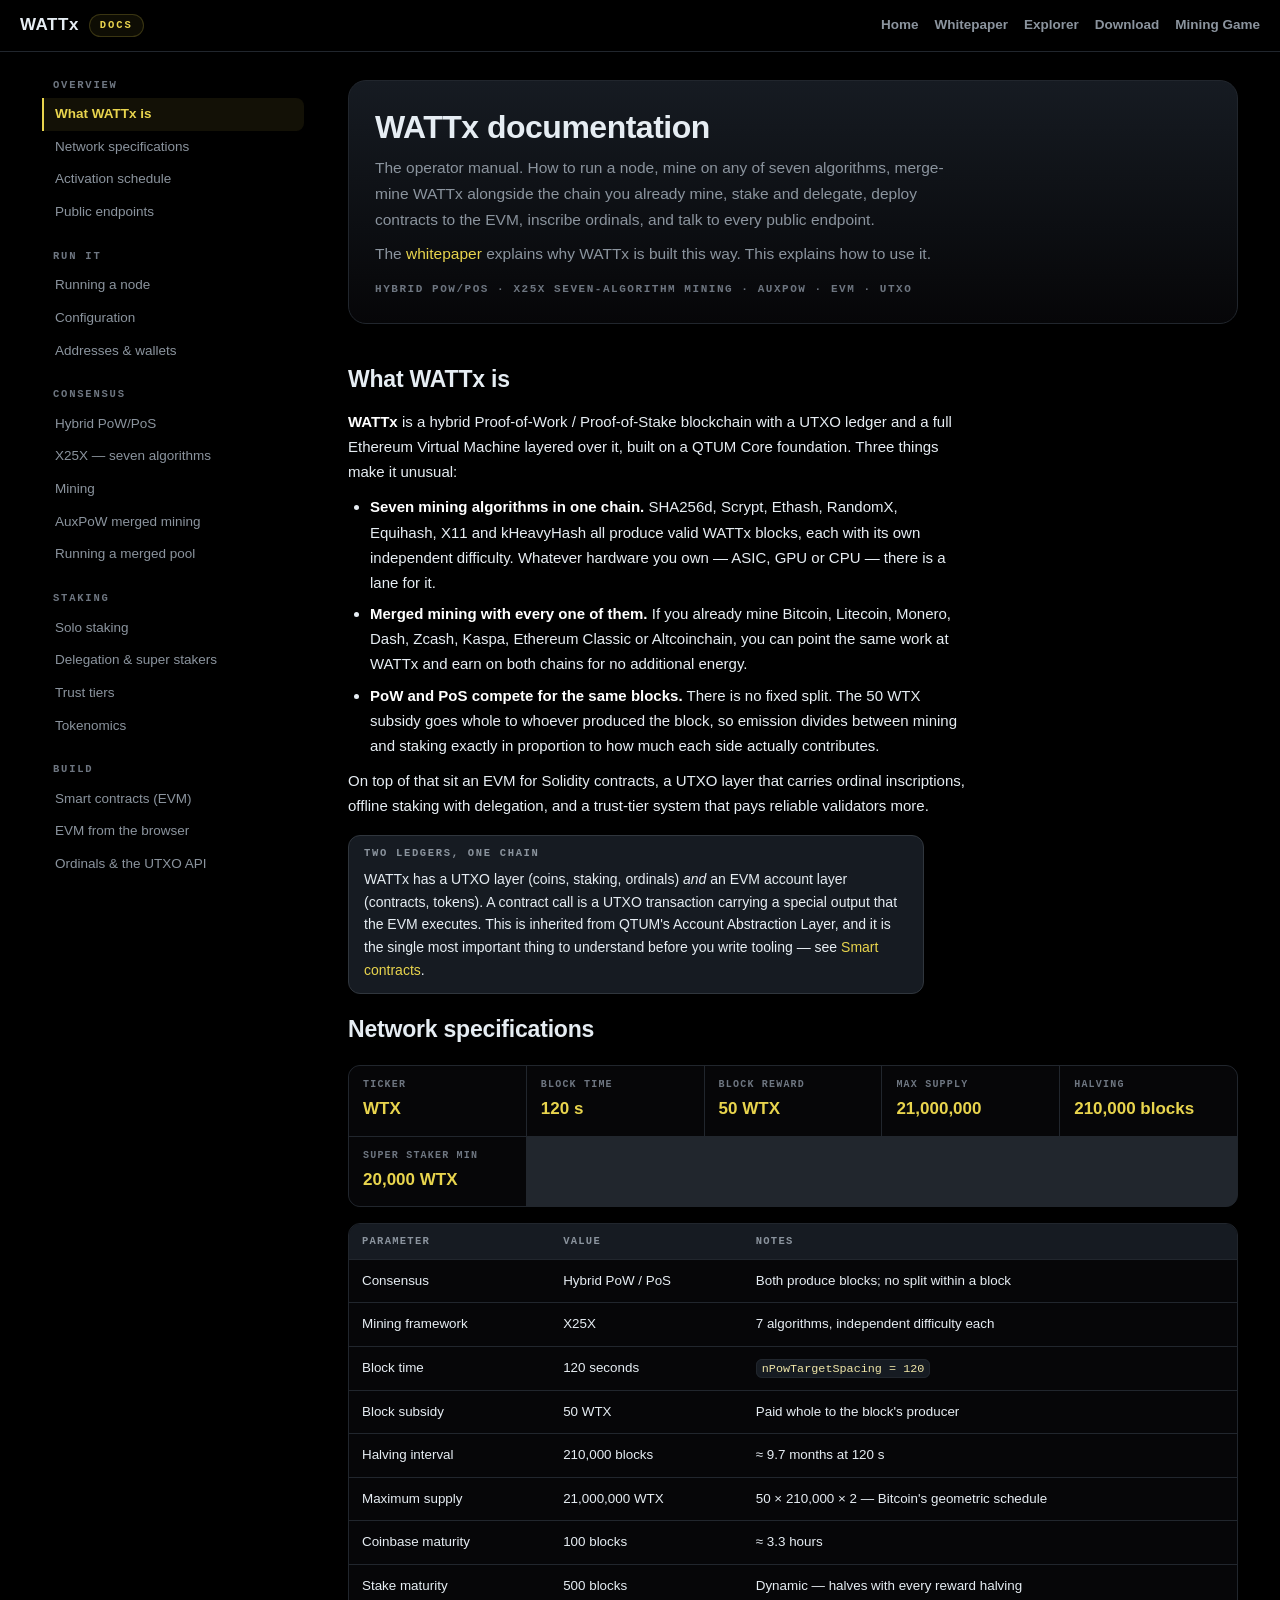
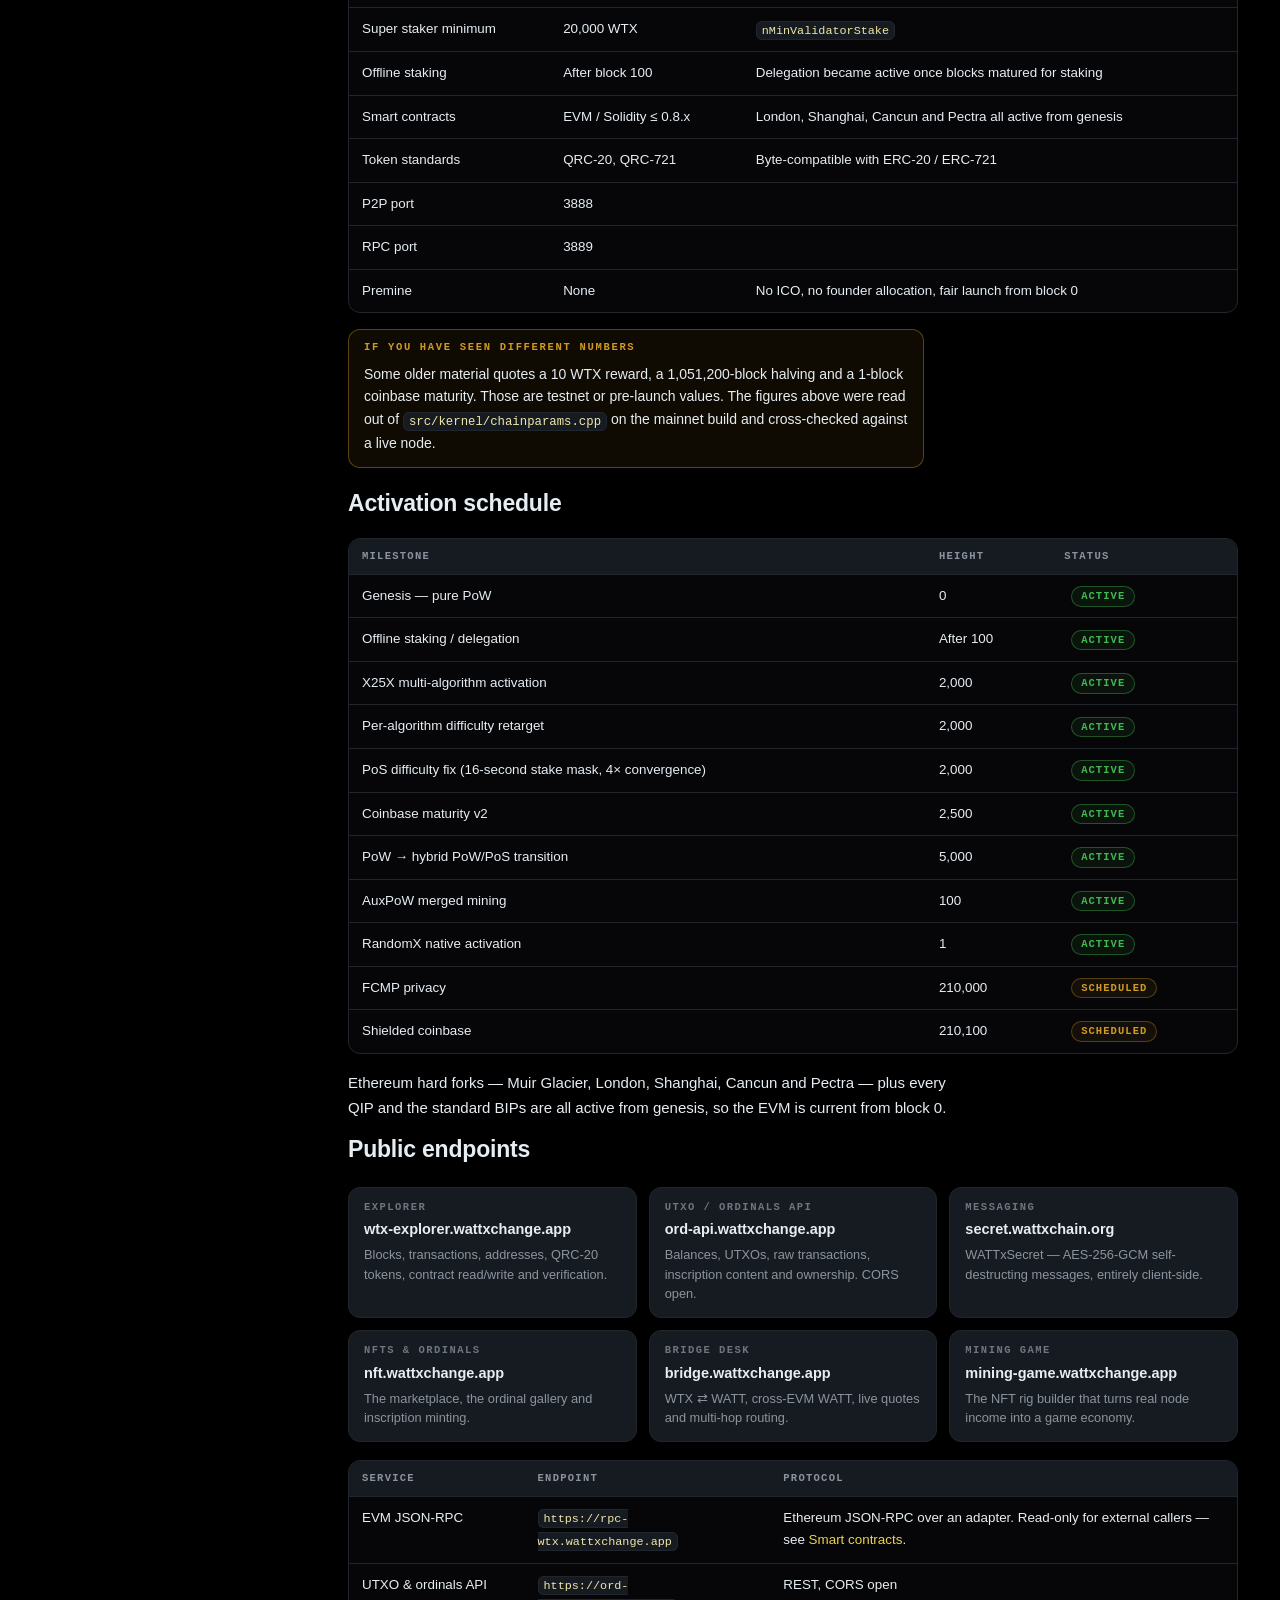
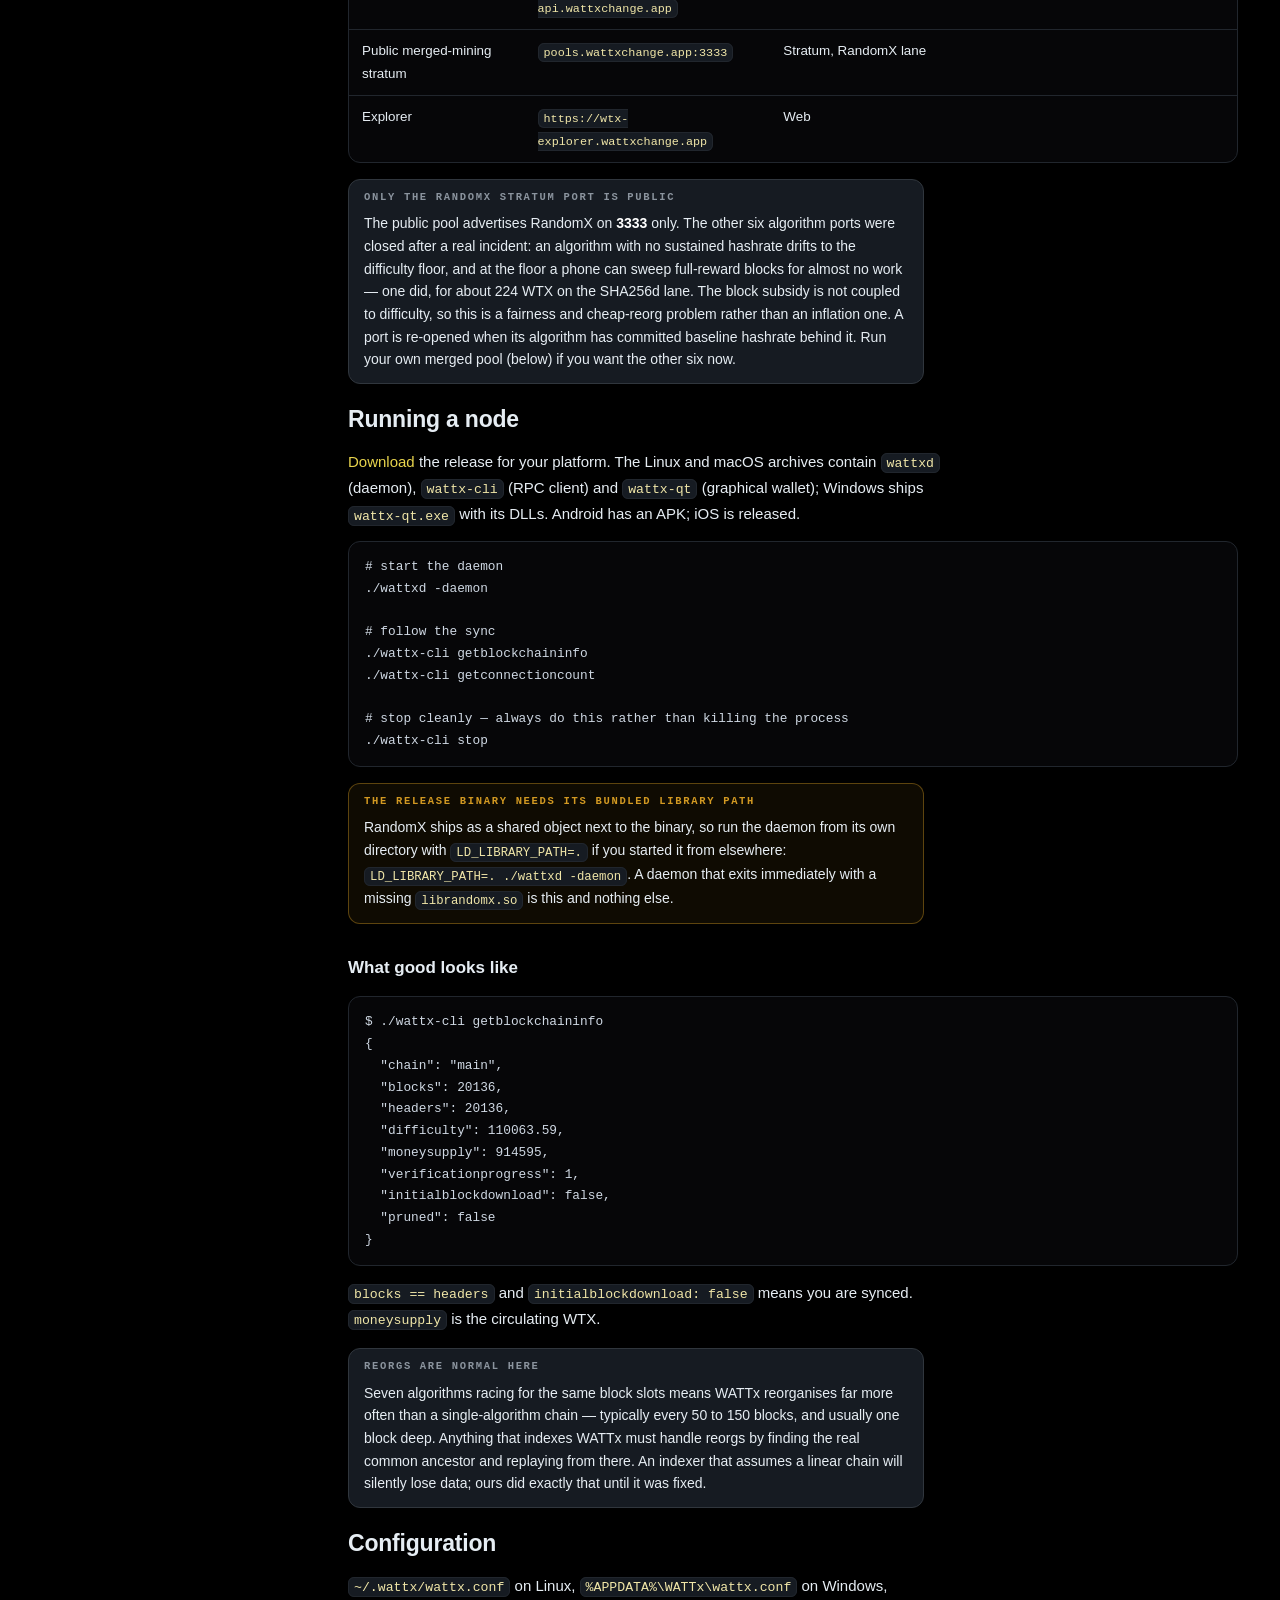
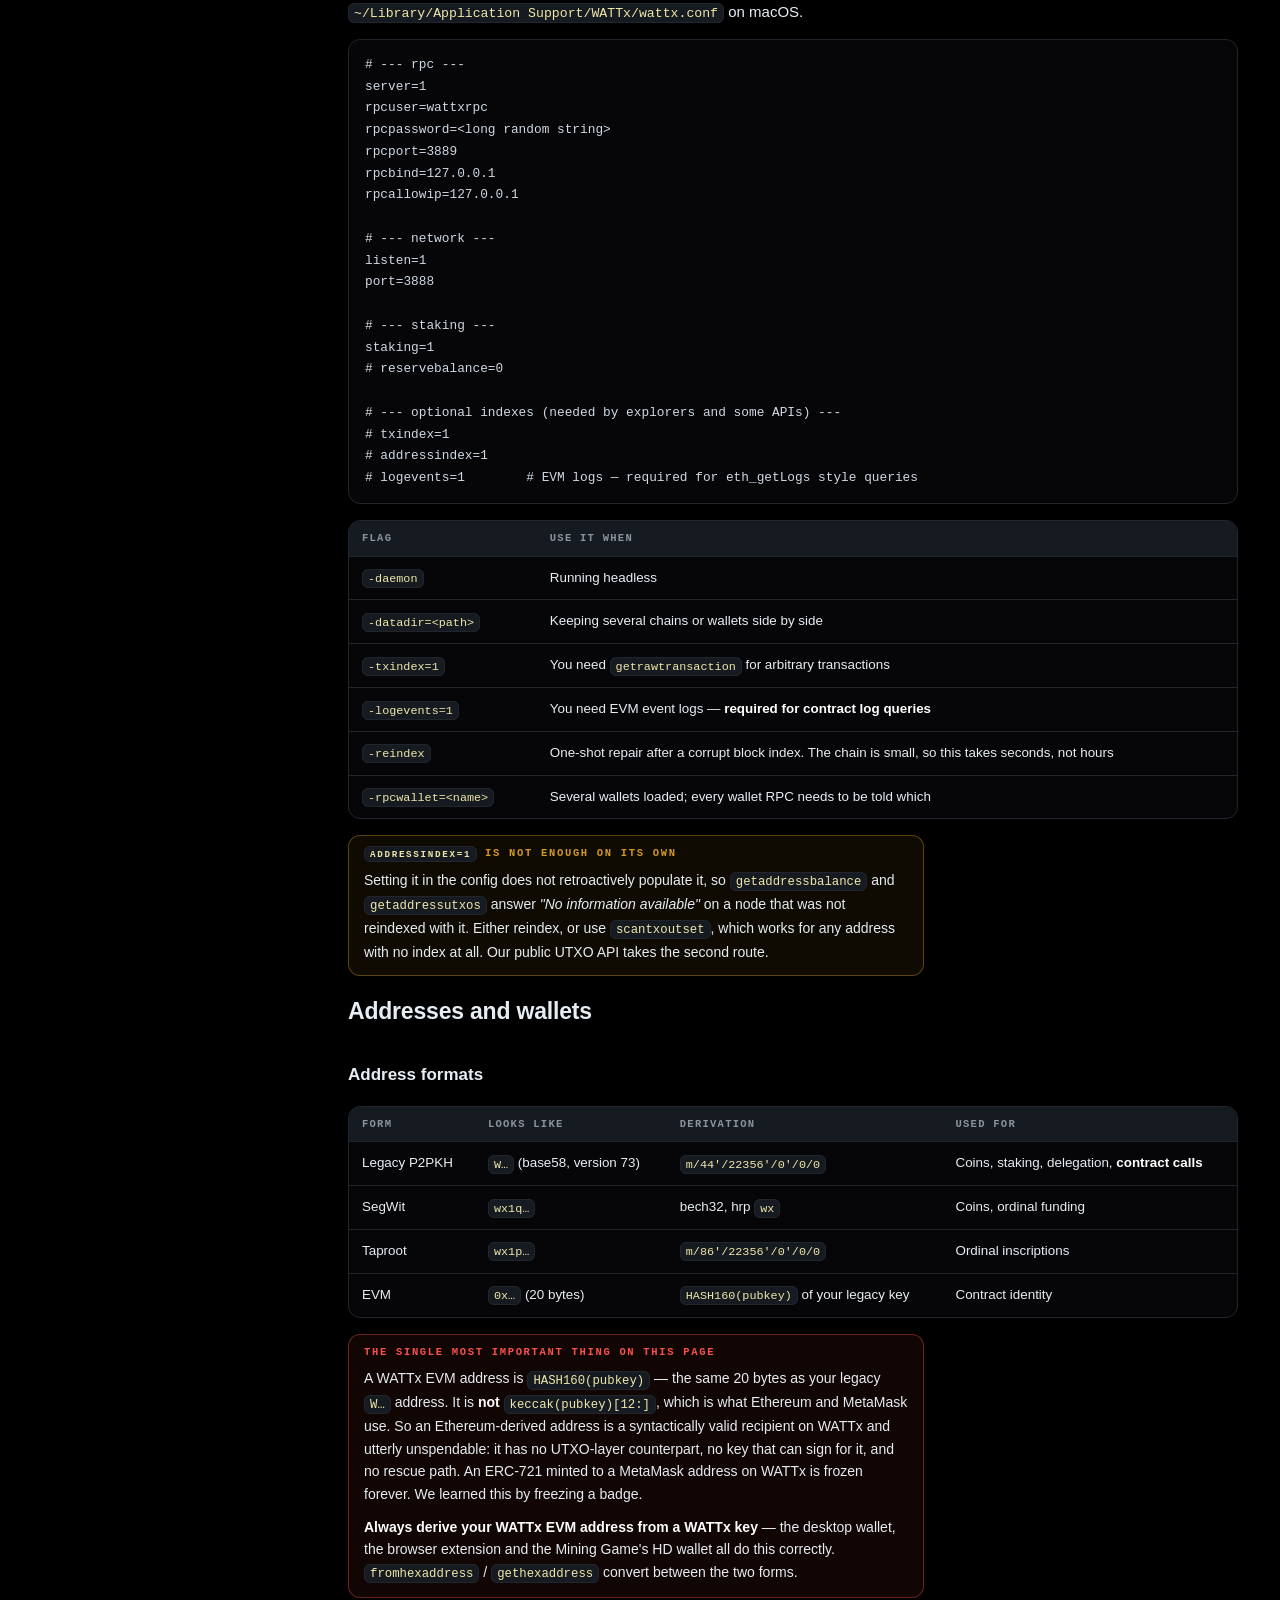
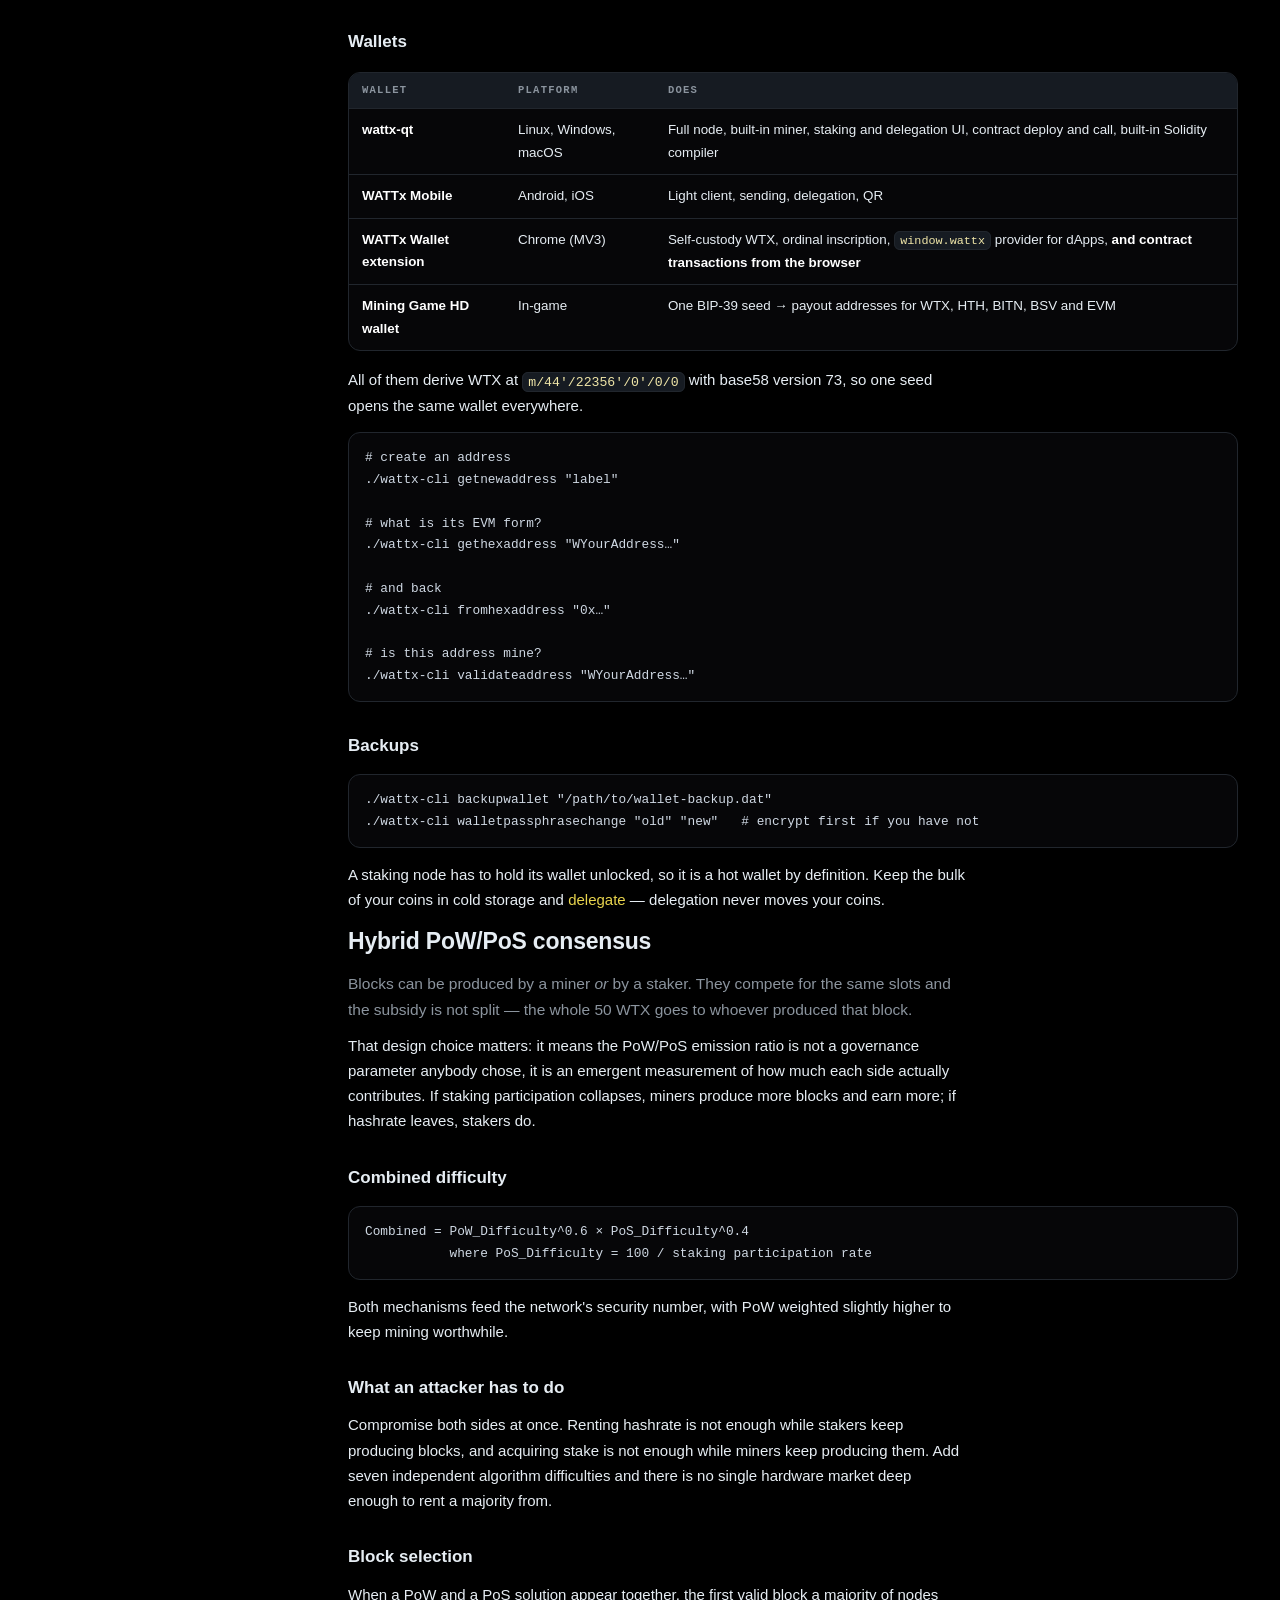
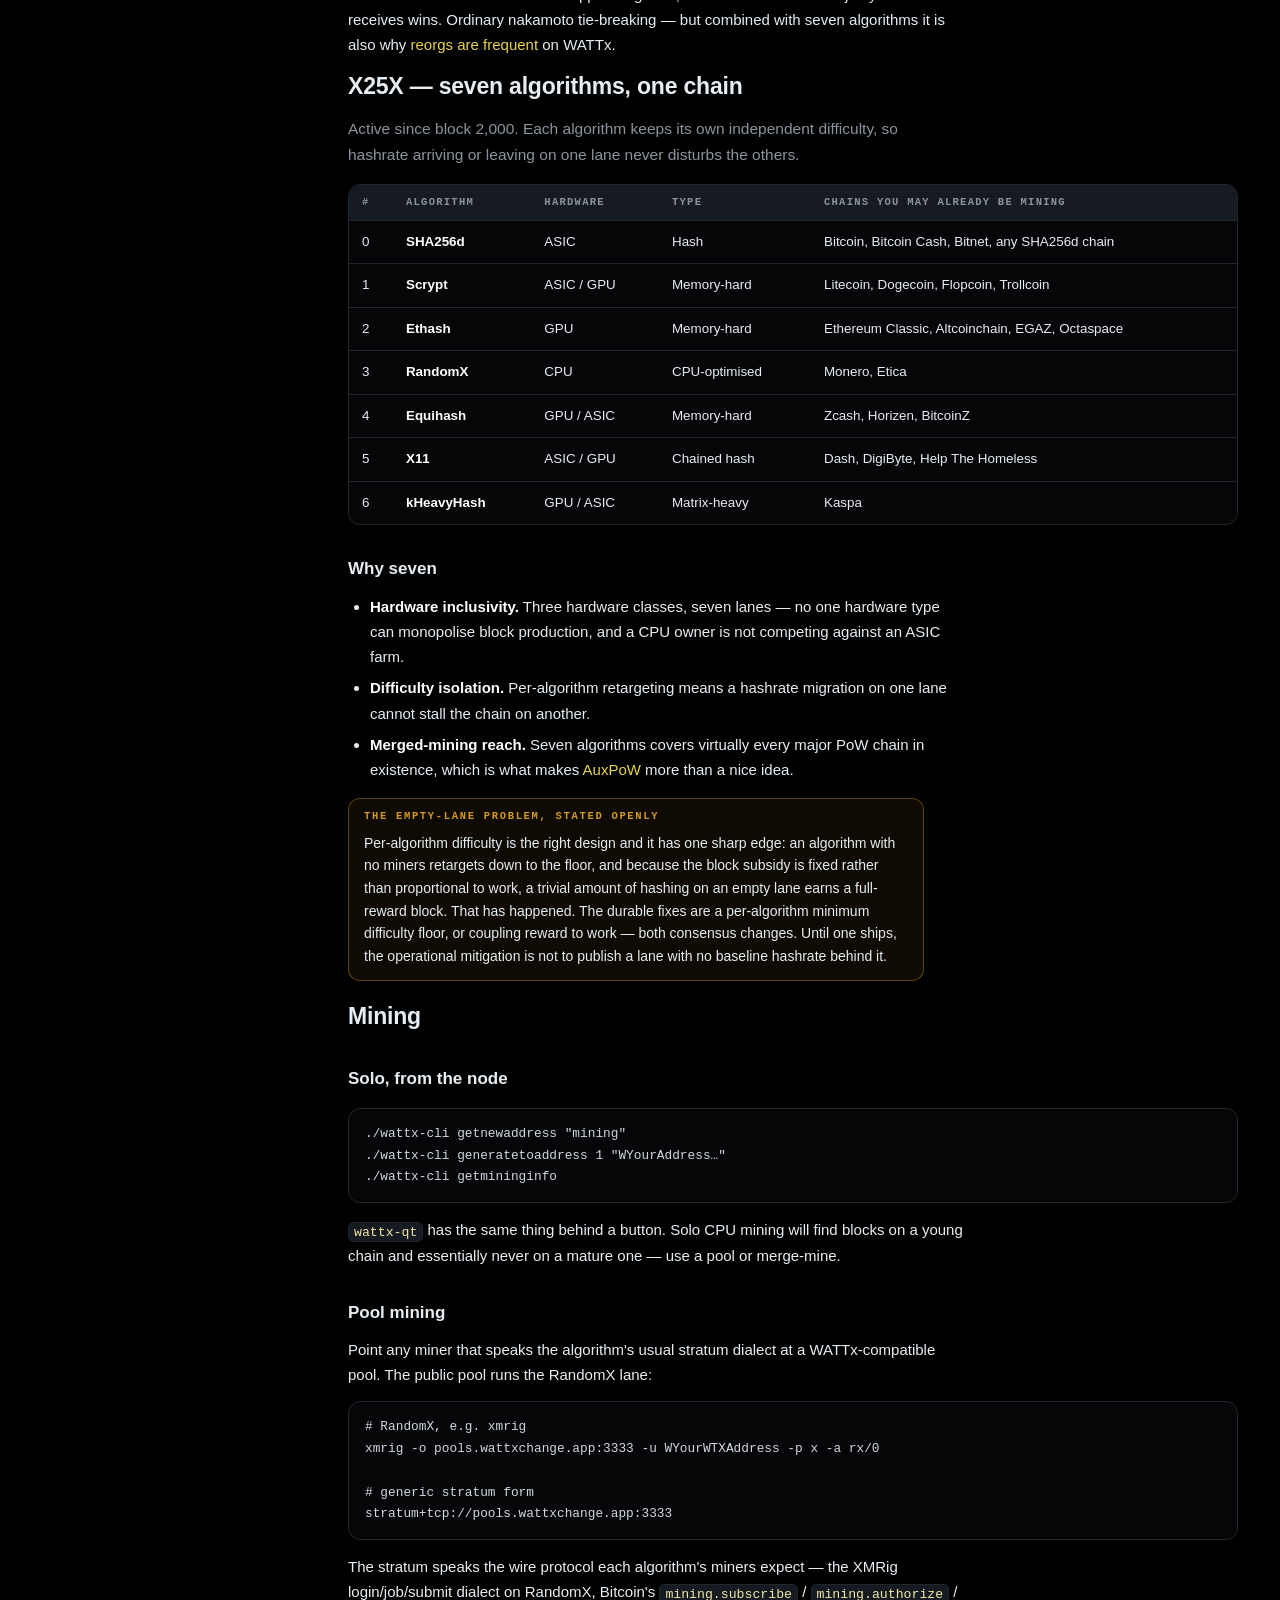
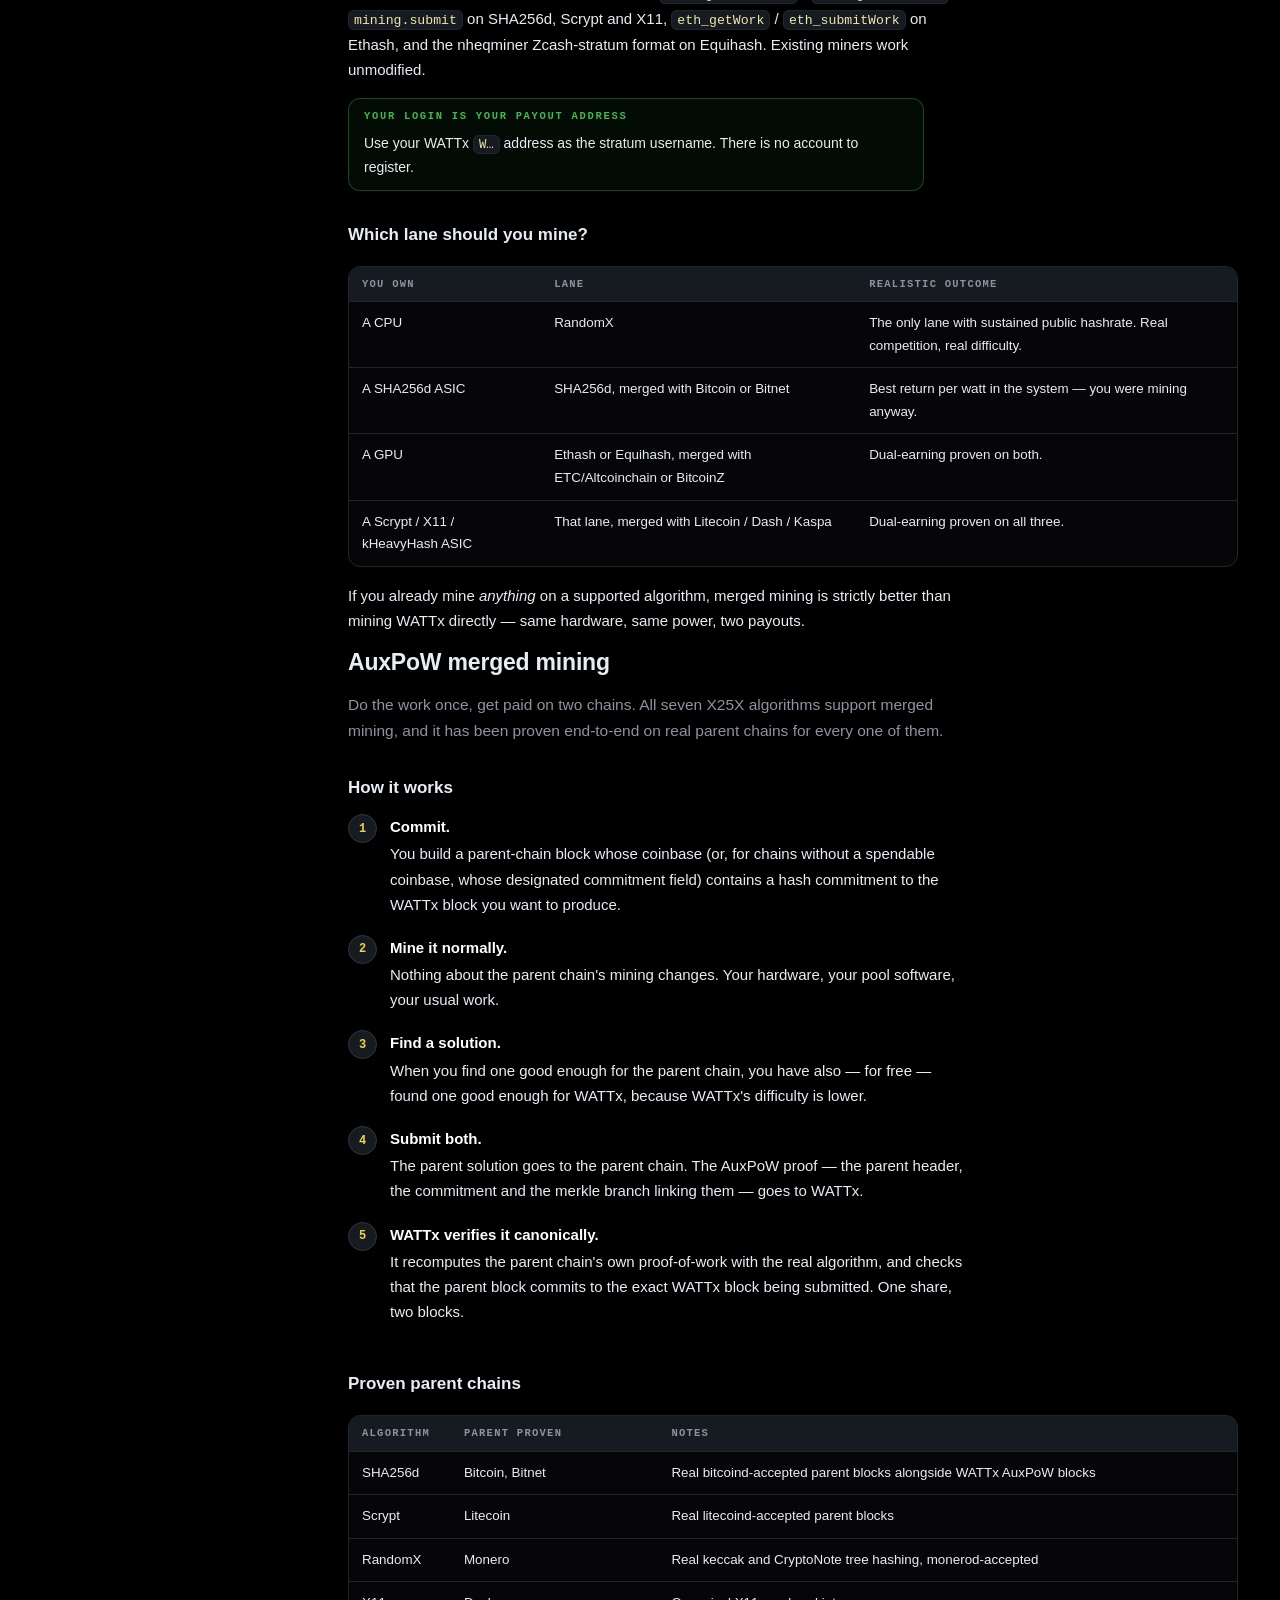
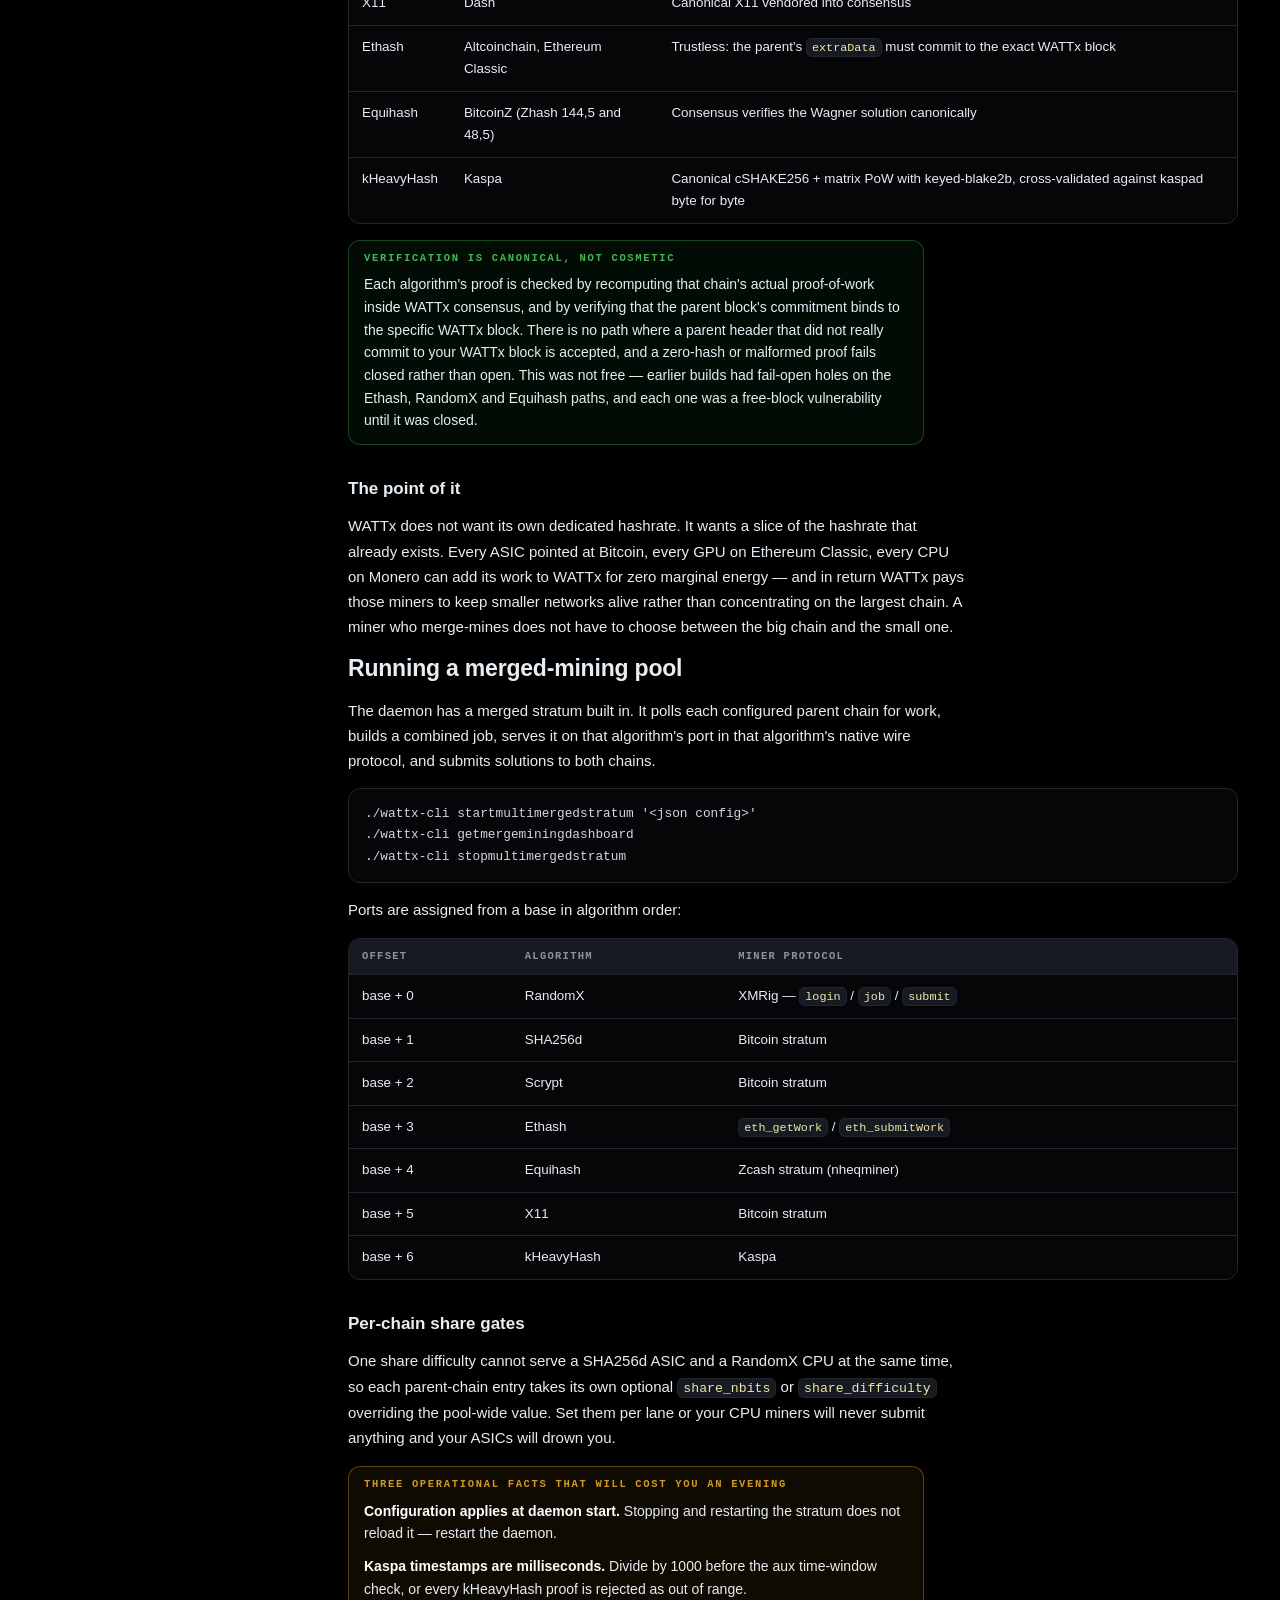
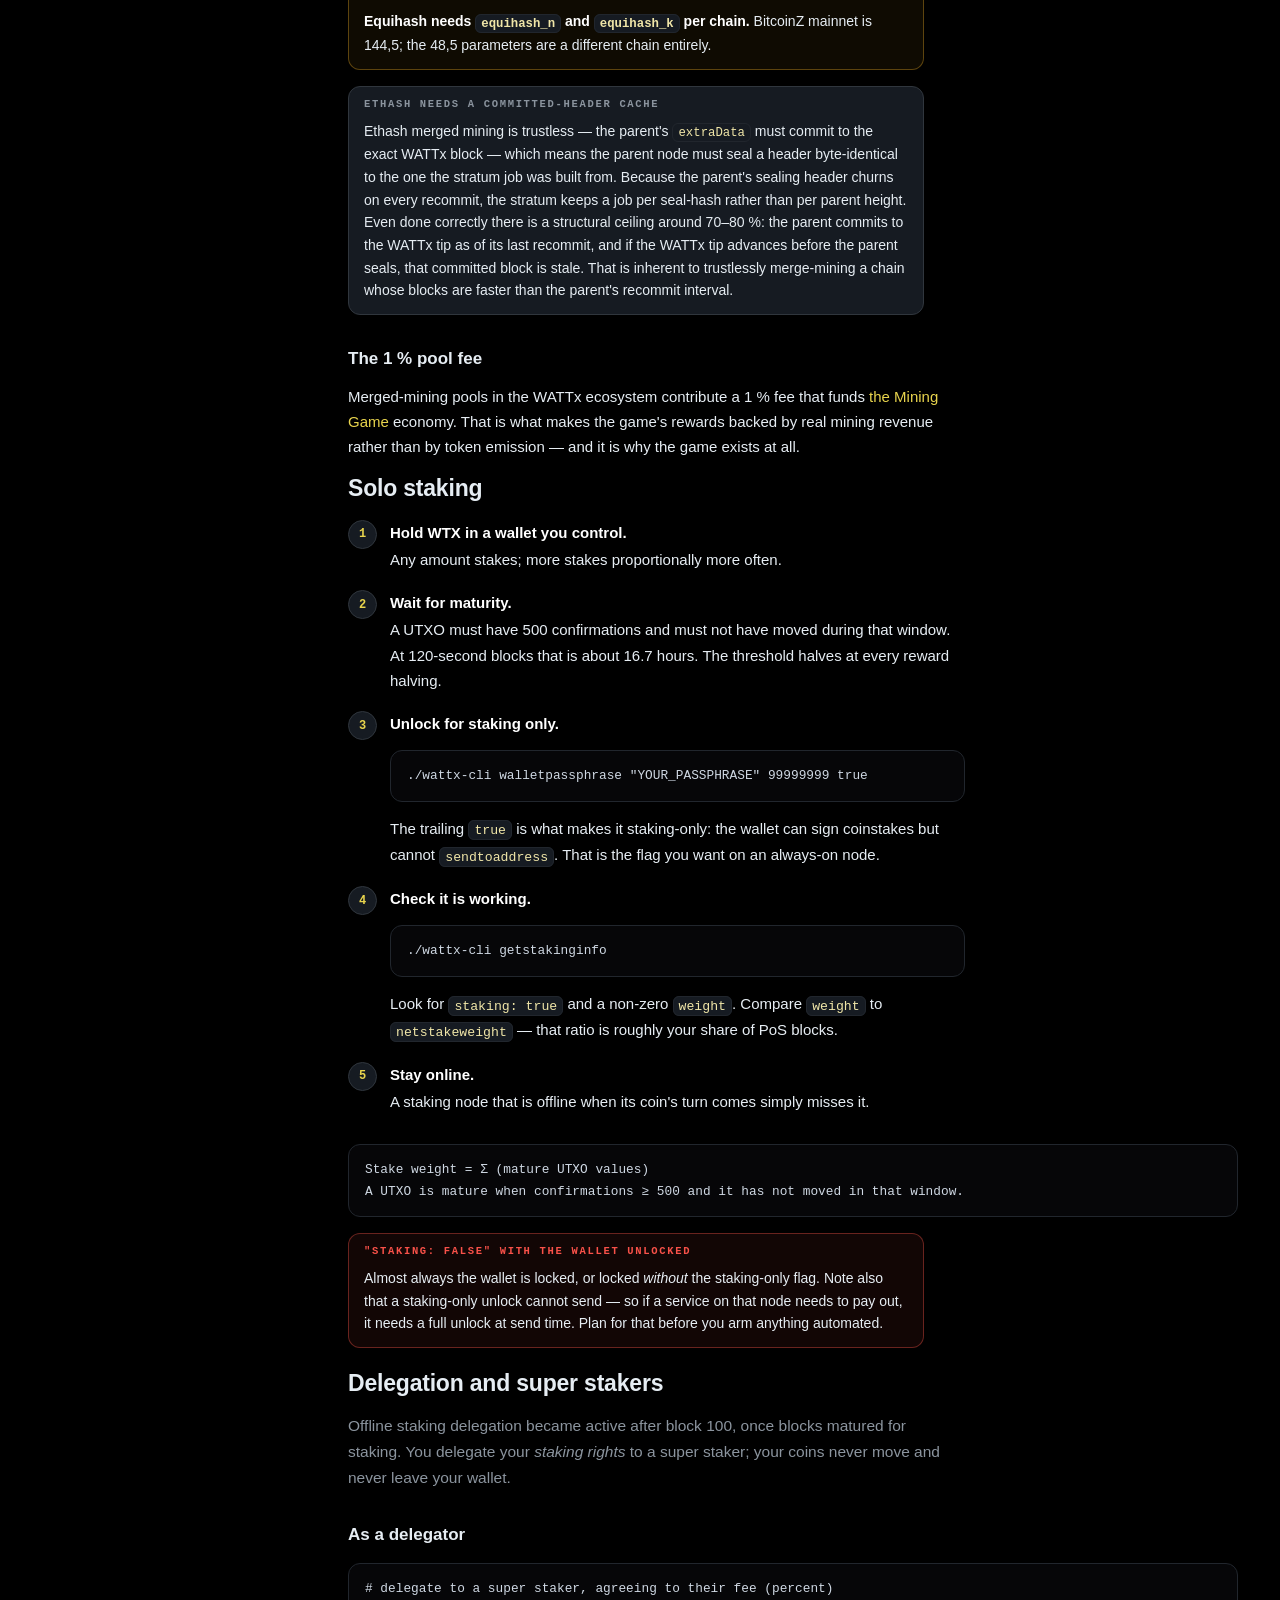
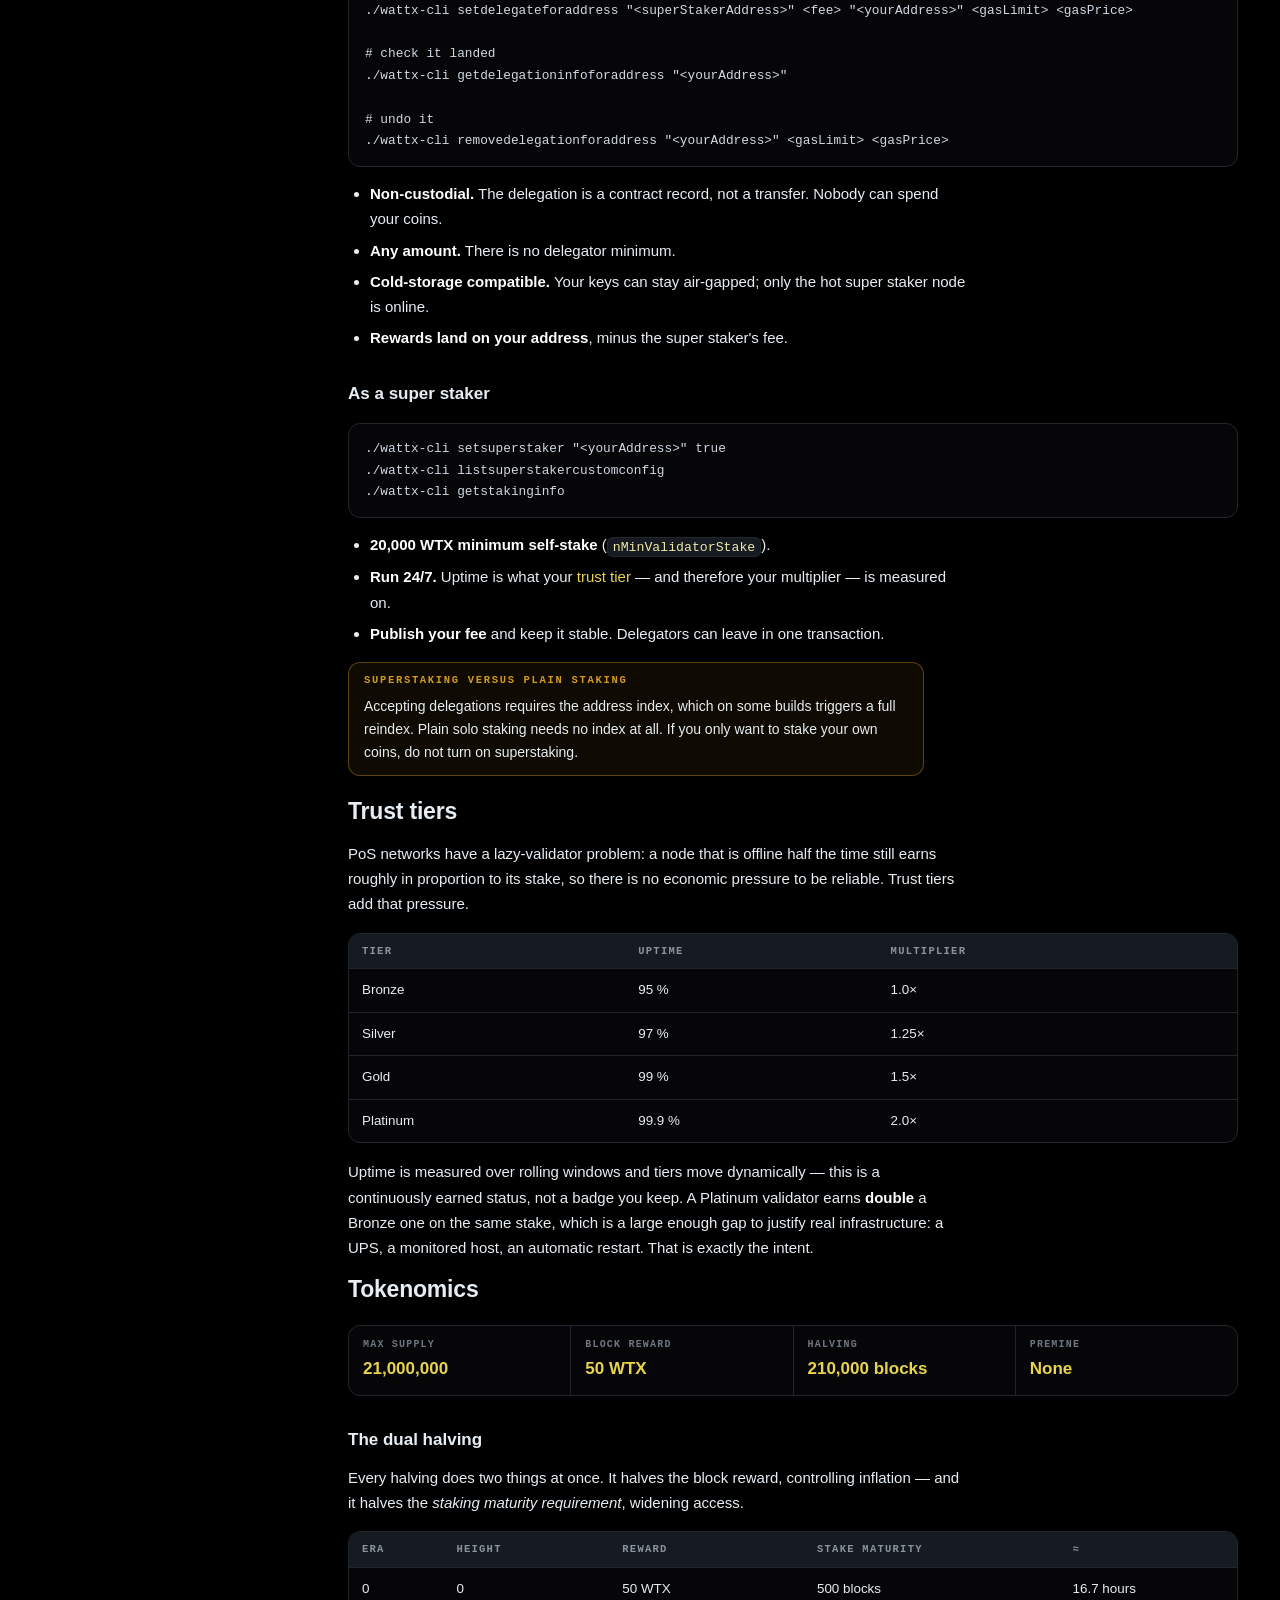
==== commit 868c4db8: "Fix activation heights and wallet platforms" ====
--- a/docs.html
+++ b/docs.html
@@ -258,7 +258,7 @@
 <tr><td>Coinbase maturity</td><td>100 blocks</td><td>≈ 3.3 hours</td></tr>
 <tr><td>Stake maturity</td><td>500 blocks</td><td>Dynamic — halves with every reward halving</td></tr>
 <tr><td>Super staker minimum</td><td>20,000 WTX</td><td><code>nMinValidatorStake</code></td></tr>
-<tr><td>Offline staking</td><td>From block 1</td><td>Delegation available since genesis</td></tr>
+<tr><td>Offline staking</td><td>After block 100</td><td>Delegation became active once blocks matured for staking</td></tr>
 <tr><td>Smart contracts</td><td>EVM / Solidity ≤ 0.8.x</td><td>London, Shanghai, Cancun and Pectra all active from genesis</td></tr>
 <tr><td>Token standards</td><td>QRC-20, QRC-721</td><td>Byte-compatible with ERC-20 / ERC-721</td></tr>
 <tr><td>P2P port</td><td>3888</td><td></td></tr>
@@ -281,14 +281,14 @@
 <thead><tr><th>Milestone</th><th>Height</th><th>Status</th></tr></thead>
 <tbody>
 <tr><td>Genesis — pure PoW</td><td>0</td><td><span class="pill live">Active</span></td></tr>
-<tr><td>Offline staking / delegation</td><td>1</td><td><span class="pill live">Active</span></td></tr>
+<tr><td>Offline staking / delegation</td><td>After 100</td><td><span class="pill live">Active</span></td></tr>
 <tr><td>X25X multi-algorithm activation</td><td>2,000</td><td><span class="pill live">Active</span></td></tr>
 <tr><td>Per-algorithm difficulty retarget</td><td>2,000</td><td><span class="pill live">Active</span></td></tr>
 <tr><td>PoS difficulty fix (16-second stake mask, 4× convergence)</td><td>2,000</td><td><span class="pill live">Active</span></td></tr>
 <tr><td>Coinbase maturity v2</td><td>2,500</td><td><span class="pill live">Active</span></td></tr>
 <tr><td>PoW → hybrid PoW/PoS transition</td><td>5,000</td><td><span class="pill live">Active</span></td></tr>
-<tr><td>AuxPoW merged mining</td><td>210,000</td><td><span class="pill soon">Scheduled</span></td></tr>
-<tr><td>RandomX native activation</td><td>210,000</td><td><span class="pill soon">Scheduled</span></td></tr>
+<tr><td>AuxPoW merged mining</td><td>100</td><td><span class="pill live">Active</span></td></tr>
+<tr><td>RandomX native activation</td><td>1</td><td><span class="pill live">Active</span></td></tr>
 <tr><td>FCMP privacy</td><td>210,000</td><td><span class="pill soon">Scheduled</span></td></tr>
 <tr><td>Shielded coinbase</td><td>210,100</td><td><span class="pill soon">Scheduled</span></td></tr>
 </tbody></table></div>
@@ -333,7 +333,7 @@
 <p><a href="https://github.com/WATTxChain/WATTx/releases">Download</a> the release for your platform. The
 Linux and macOS archives contain <code>wattxd</code> (daemon), <code>wattx-cli</code> (RPC client) and
 <code>wattx-qt</code> (graphical wallet); Windows ships <code>wattx-qt.exe</code> with its DLLs. Android has
-an APK; iOS is in progress.</p>
+an APK; iOS is released.</p>
 
 <pre><code># start the daemon
 ./wattxd -daemon
@@ -454,7 +454,7 @@
 <thead><tr><th>Wallet</th><th>Platform</th><th>Does</th></tr></thead>
 <tbody>
 <tr><td><b>wattx-qt</b></td><td>Linux, Windows, macOS</td><td>Full node, built-in miner, staking and delegation UI, contract deploy and call, built-in Solidity compiler</td></tr>
-<tr><td><b>WATTx Mobile</b></td><td>Android (iOS soon)</td><td>Light client, sending, delegation, QR</td></tr>
+<tr><td><b>WATTx Mobile</b></td><td>Android, iOS</td><td>Light client, sending, delegation, QR</td></tr>
 <tr><td><b>WATTx Wallet extension</b></td><td>Chrome (MV3)</td><td>Self-custody WTX, ordinal inscription, <code>window.wattx</code> provider for dApps, <b>and contract transactions from the browser</b></td></tr>
 <tr><td><b>Mining Game HD wallet</b></td><td>In-game</td><td>One BIP-39 seed → payout addresses for WTX, HTH, BITN, BSV and EVM</td></tr>
 </tbody></table></div>
@@ -730,7 +730,7 @@
 <section id="delegation">
 <h2>Delegation and super stakers</h2>
 
-<p class="lead">Offline staking has been active since block 1. You delegate your <i>staking rights</i> to a
+<p class="lead">Offline staking delegation became active after block 100, once blocks matured for staking. You delegate your <i>staking rights</i> to a
 super staker; your coins never move and never leave your wallet.</p>
 
 <h3>As a delegator</h3>
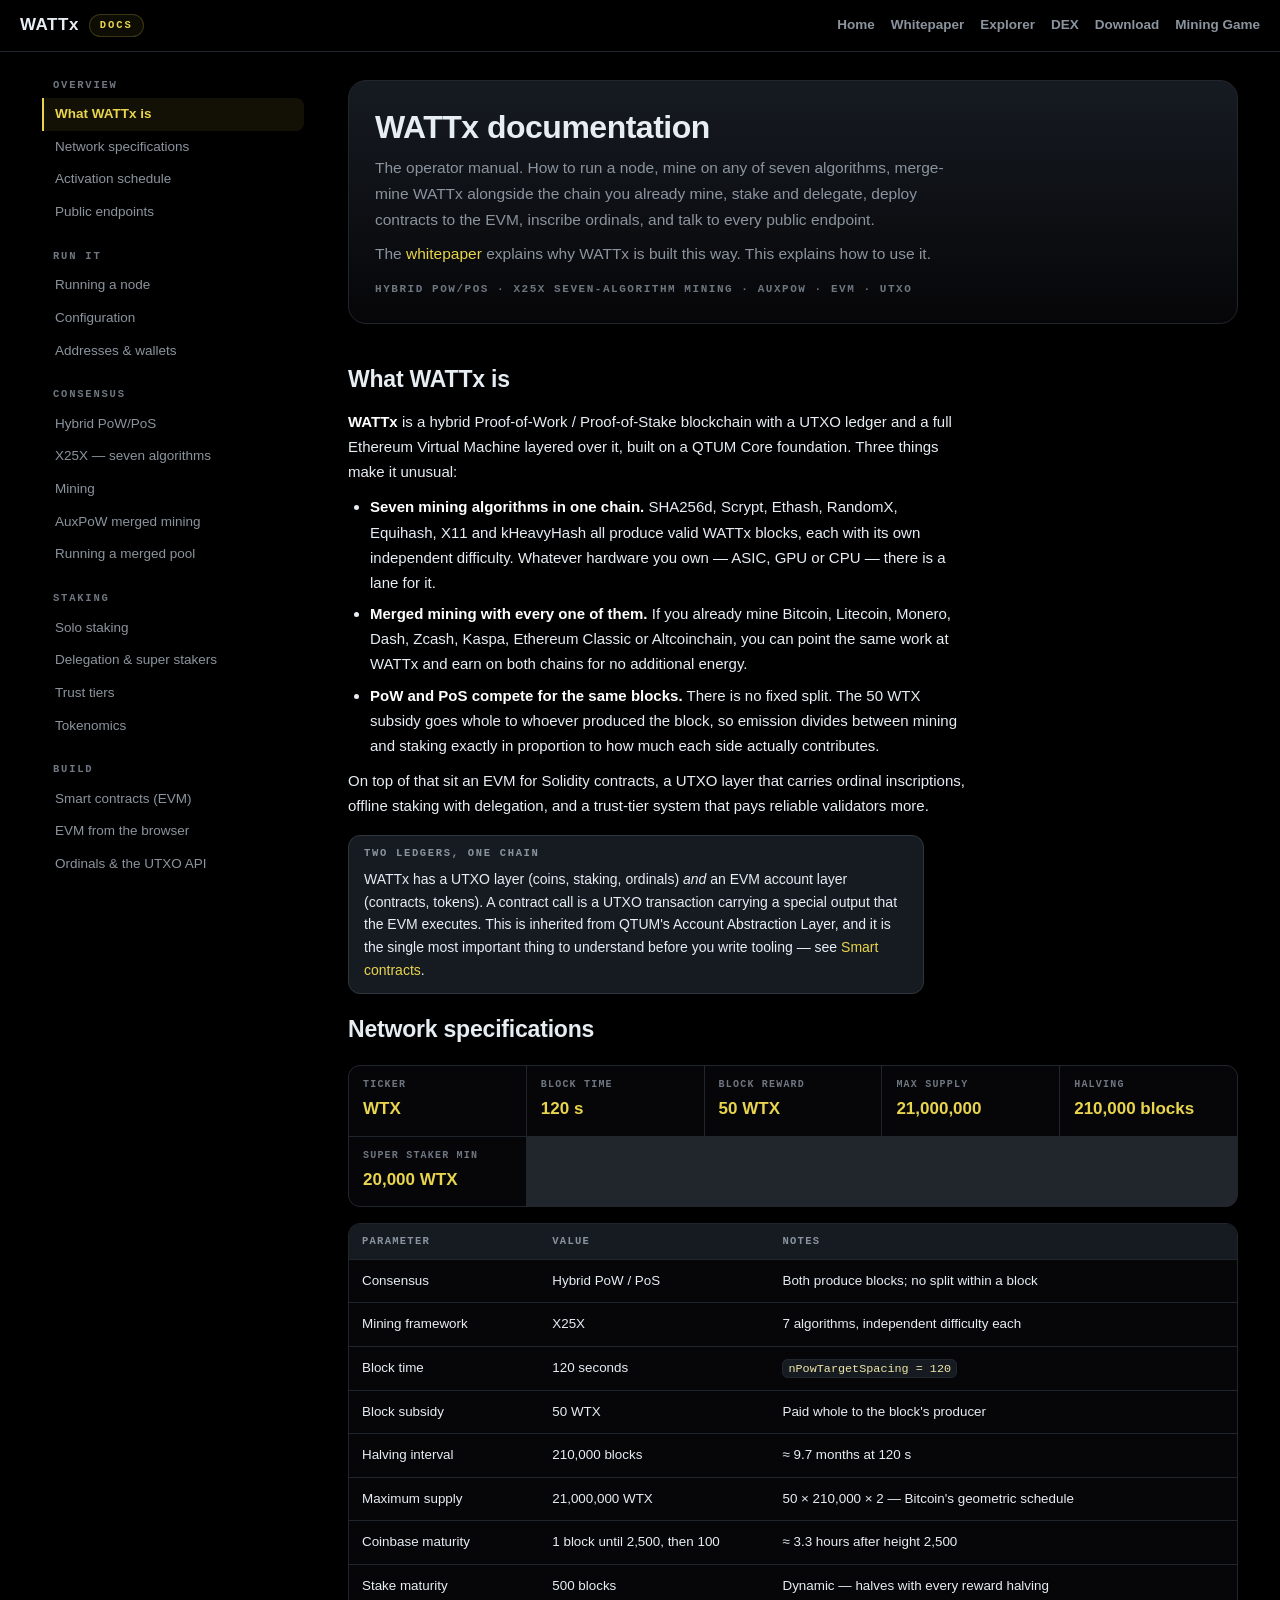
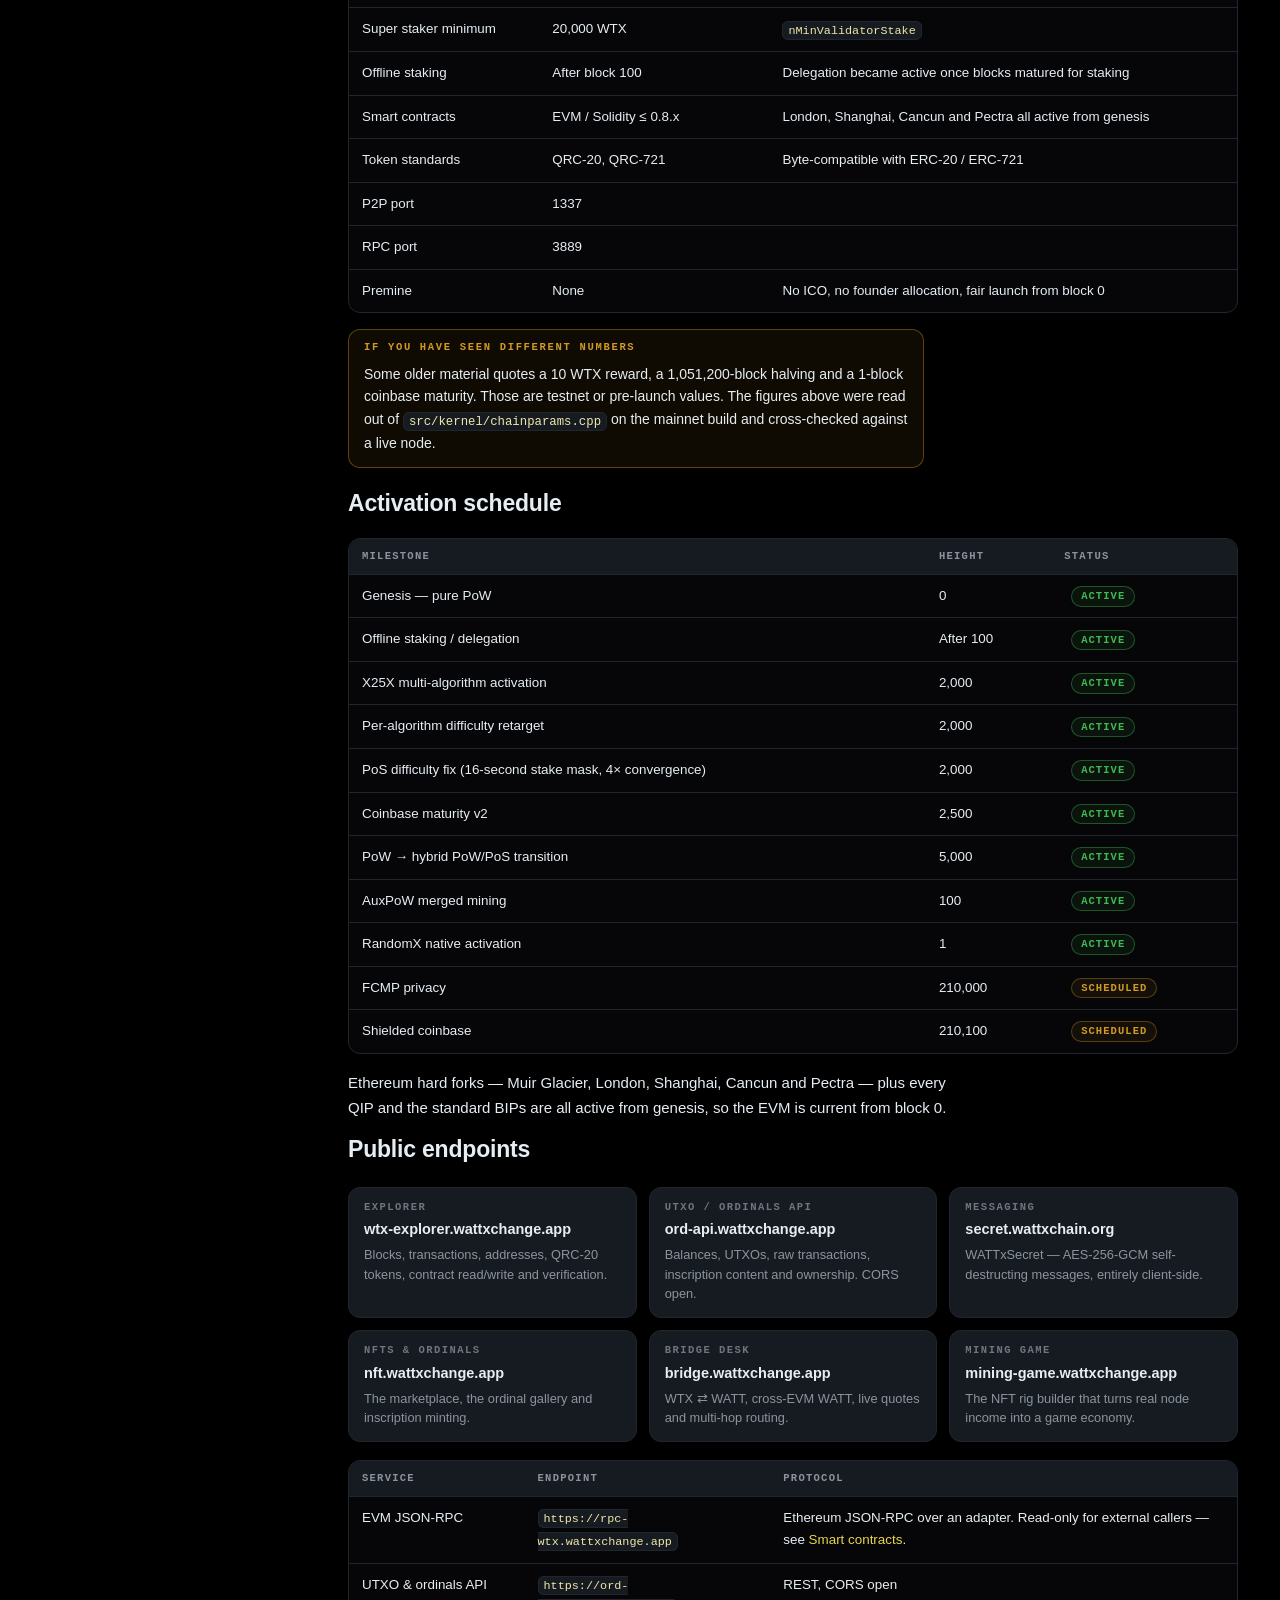
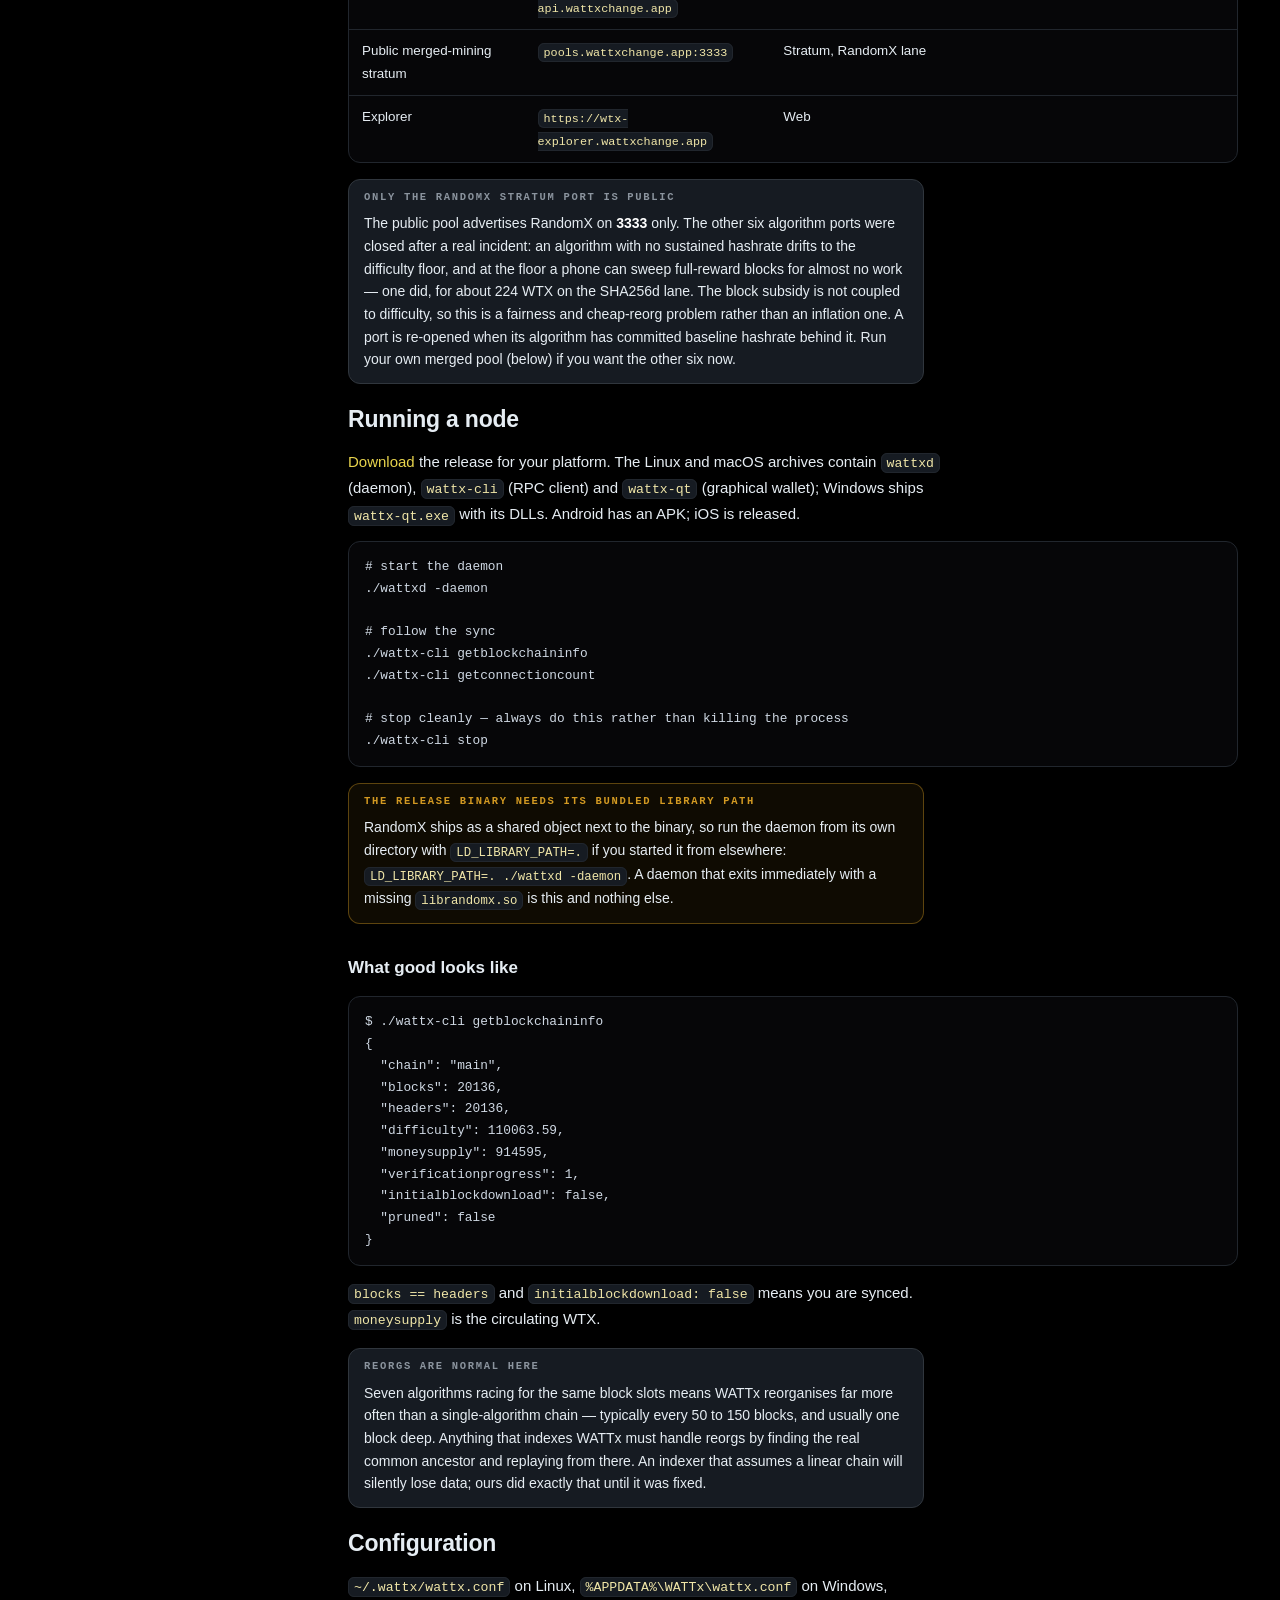
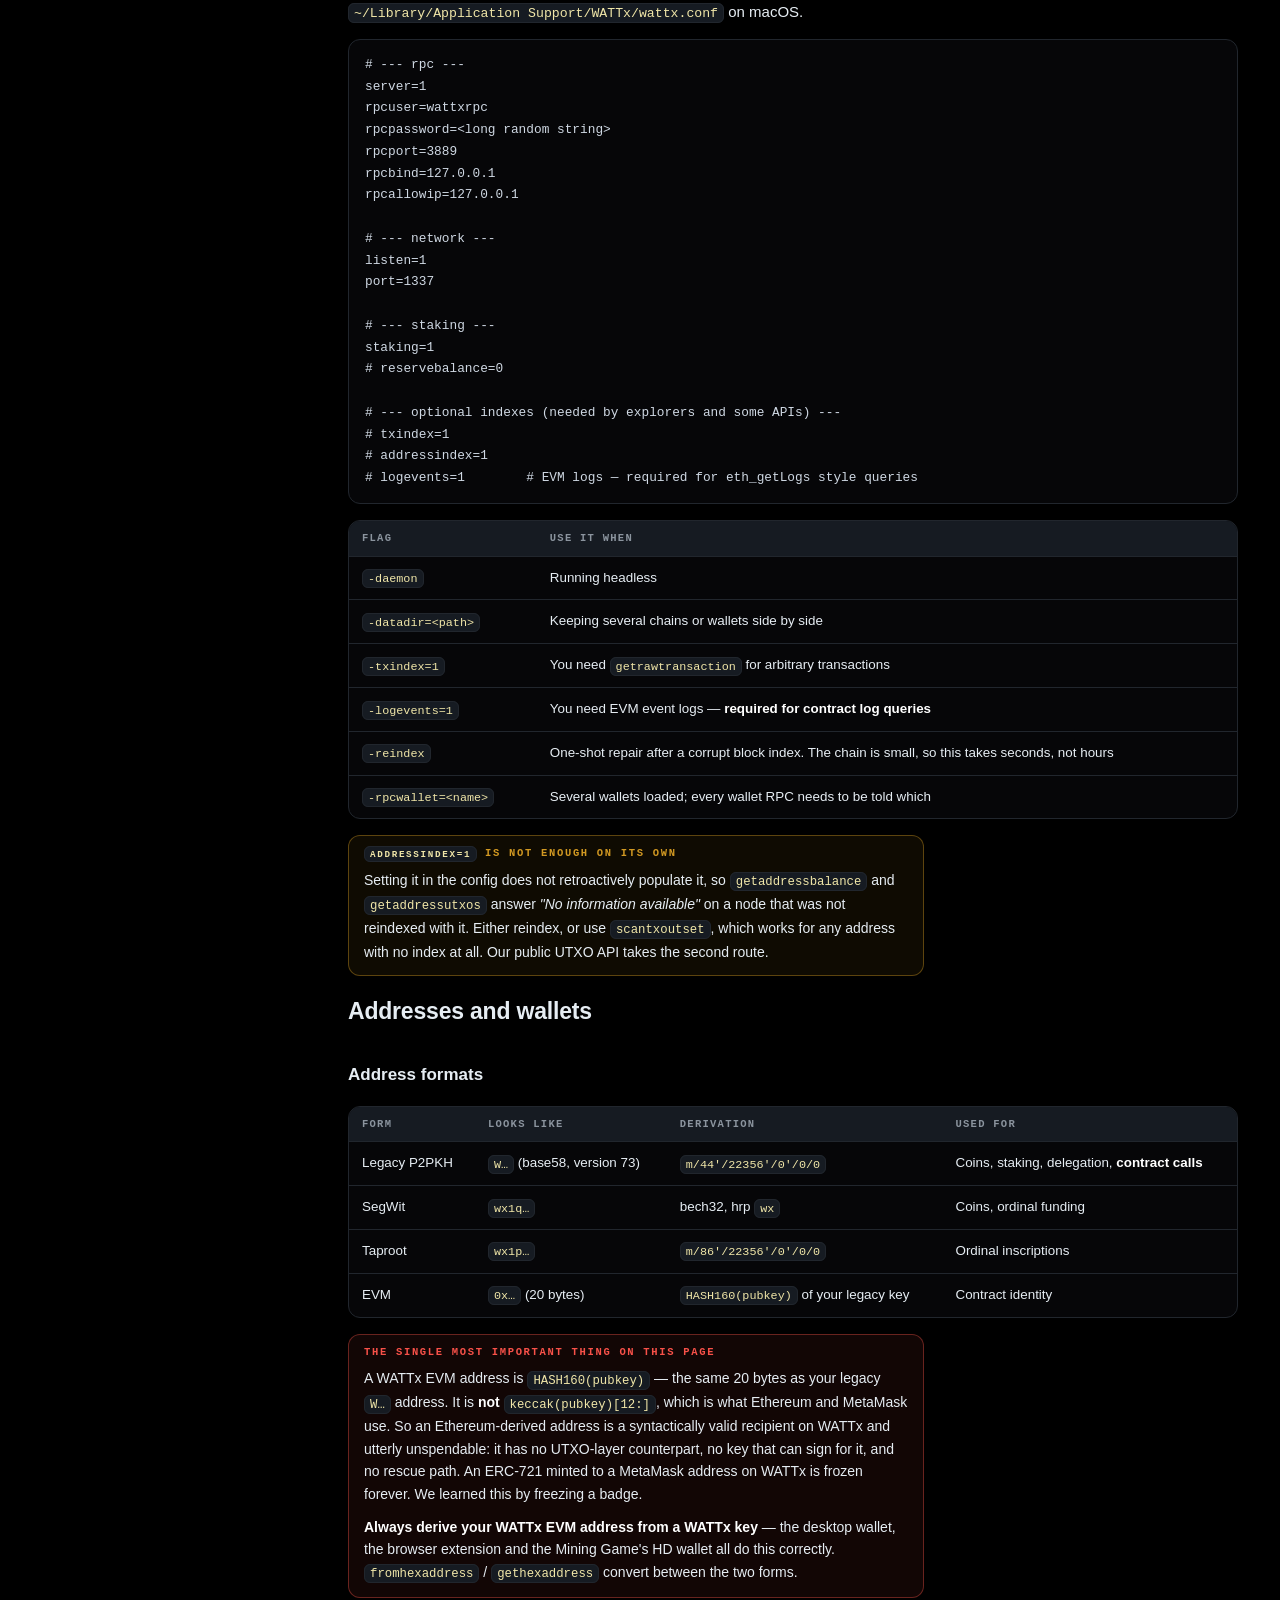
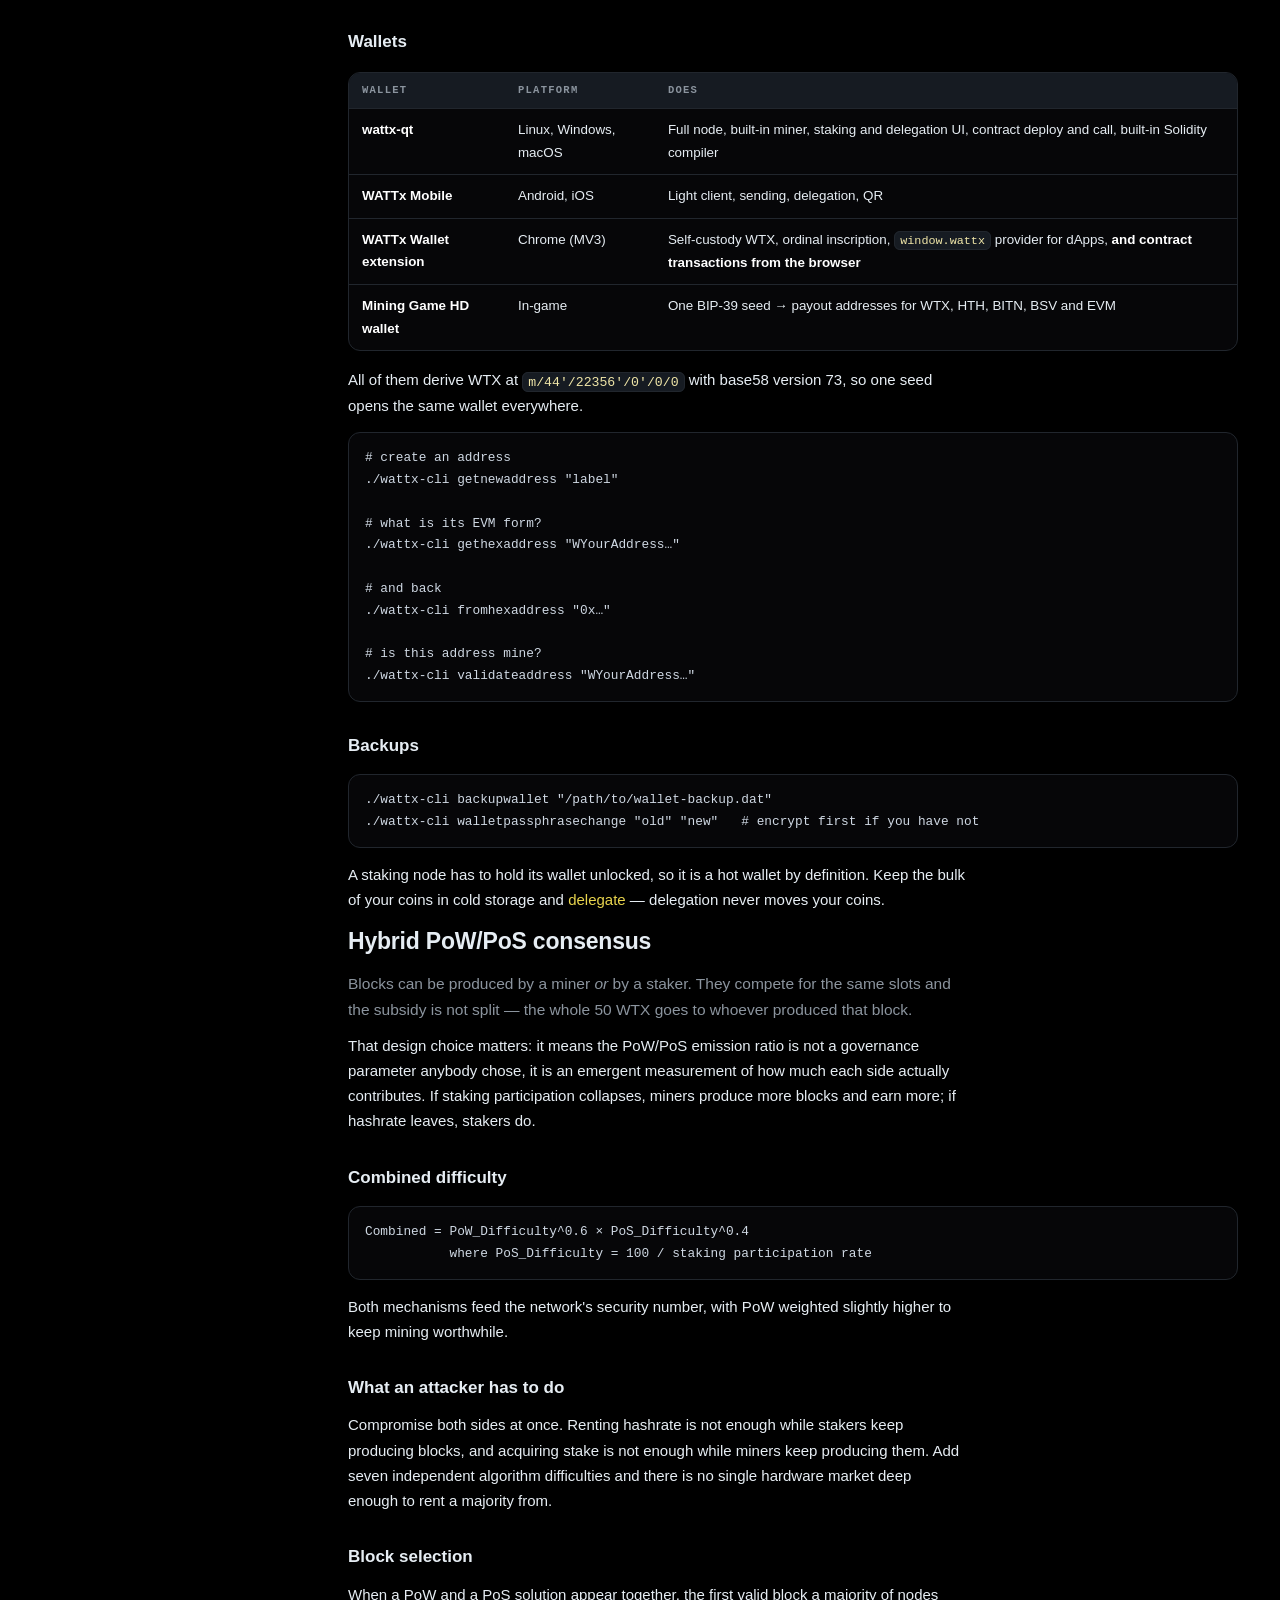
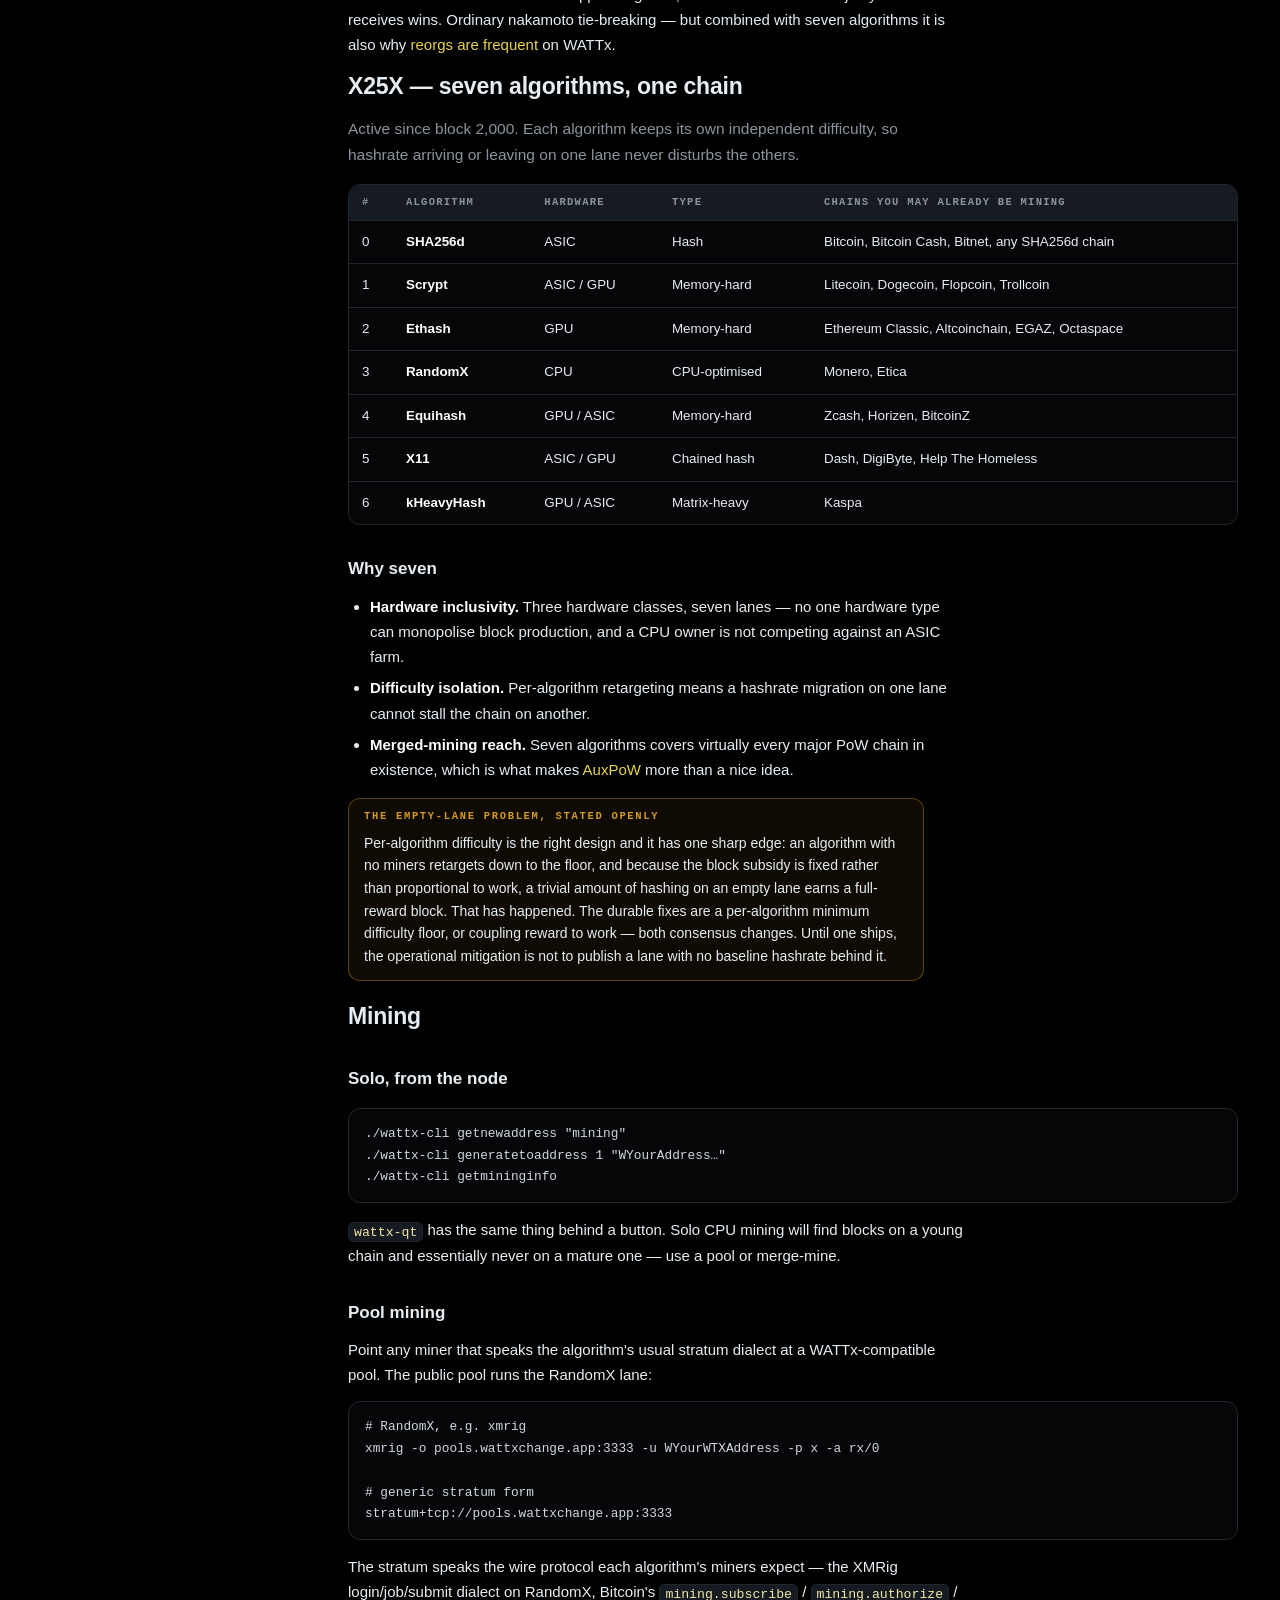
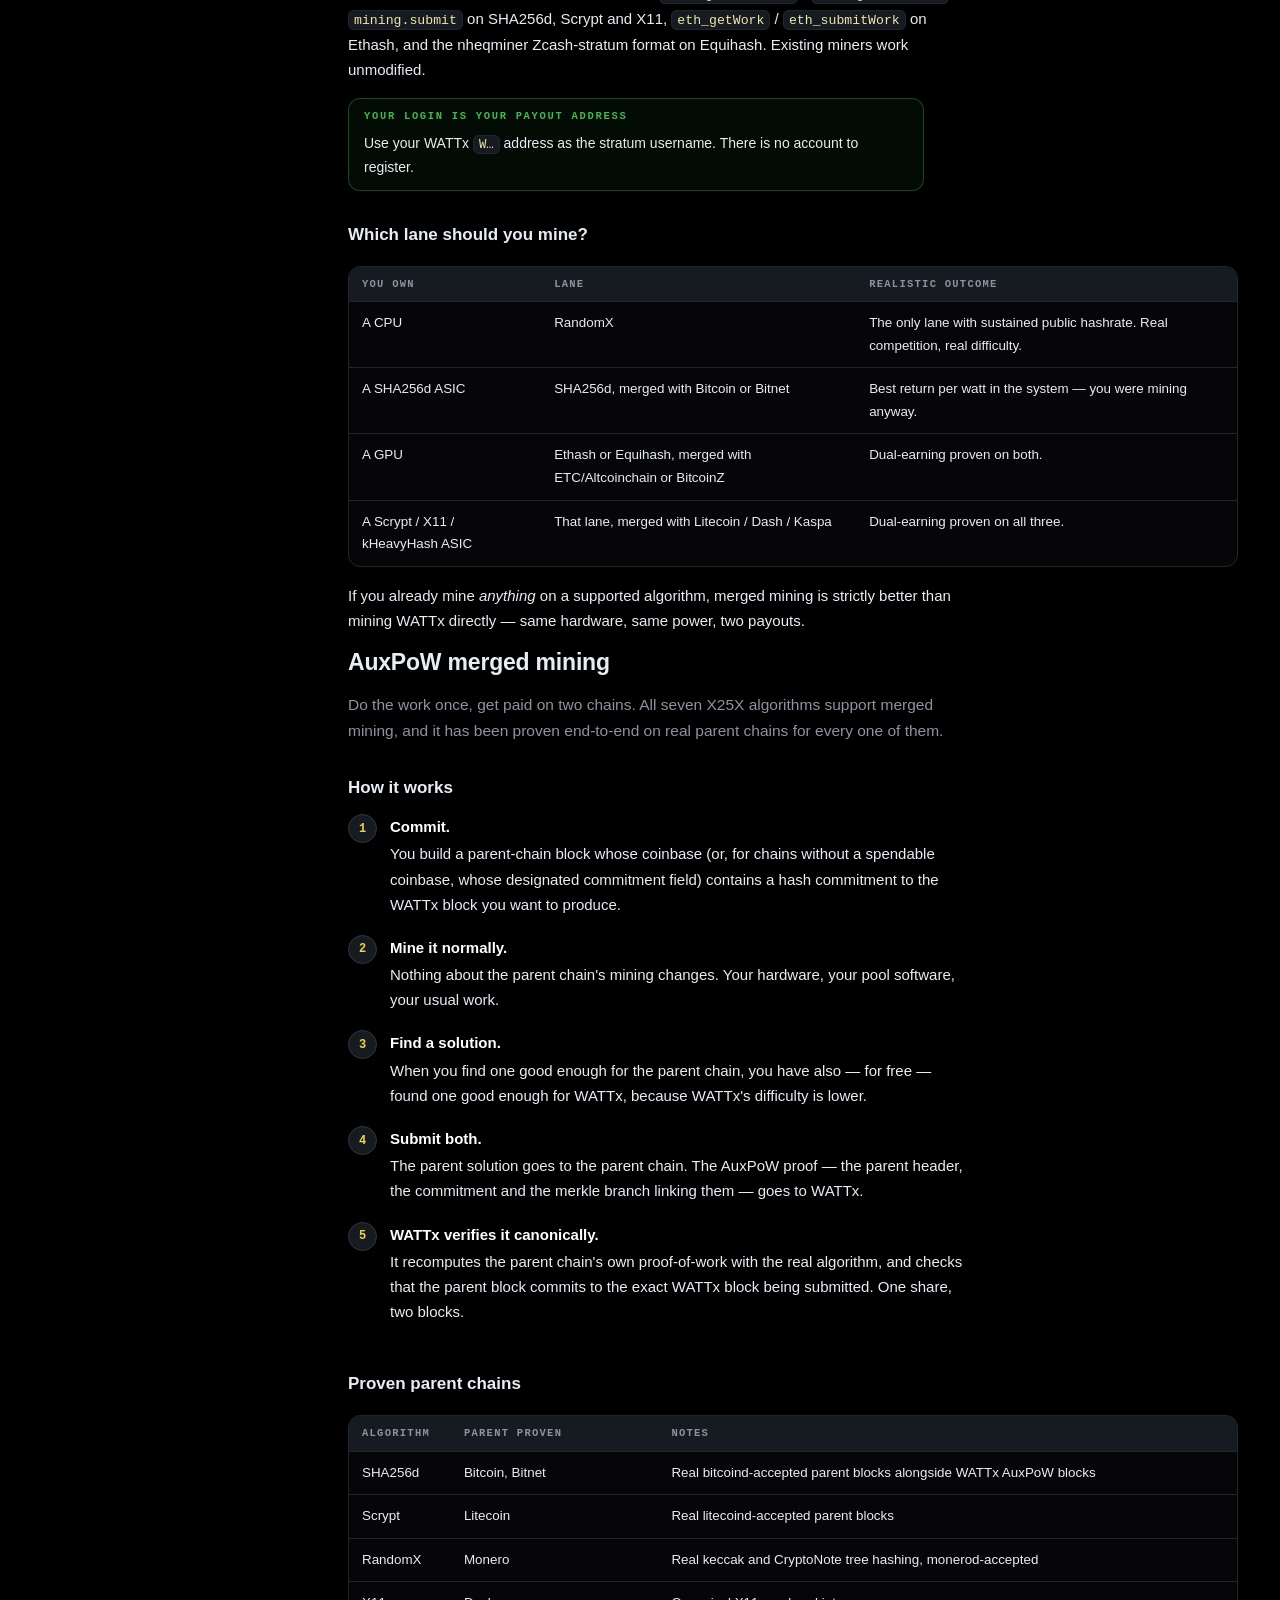
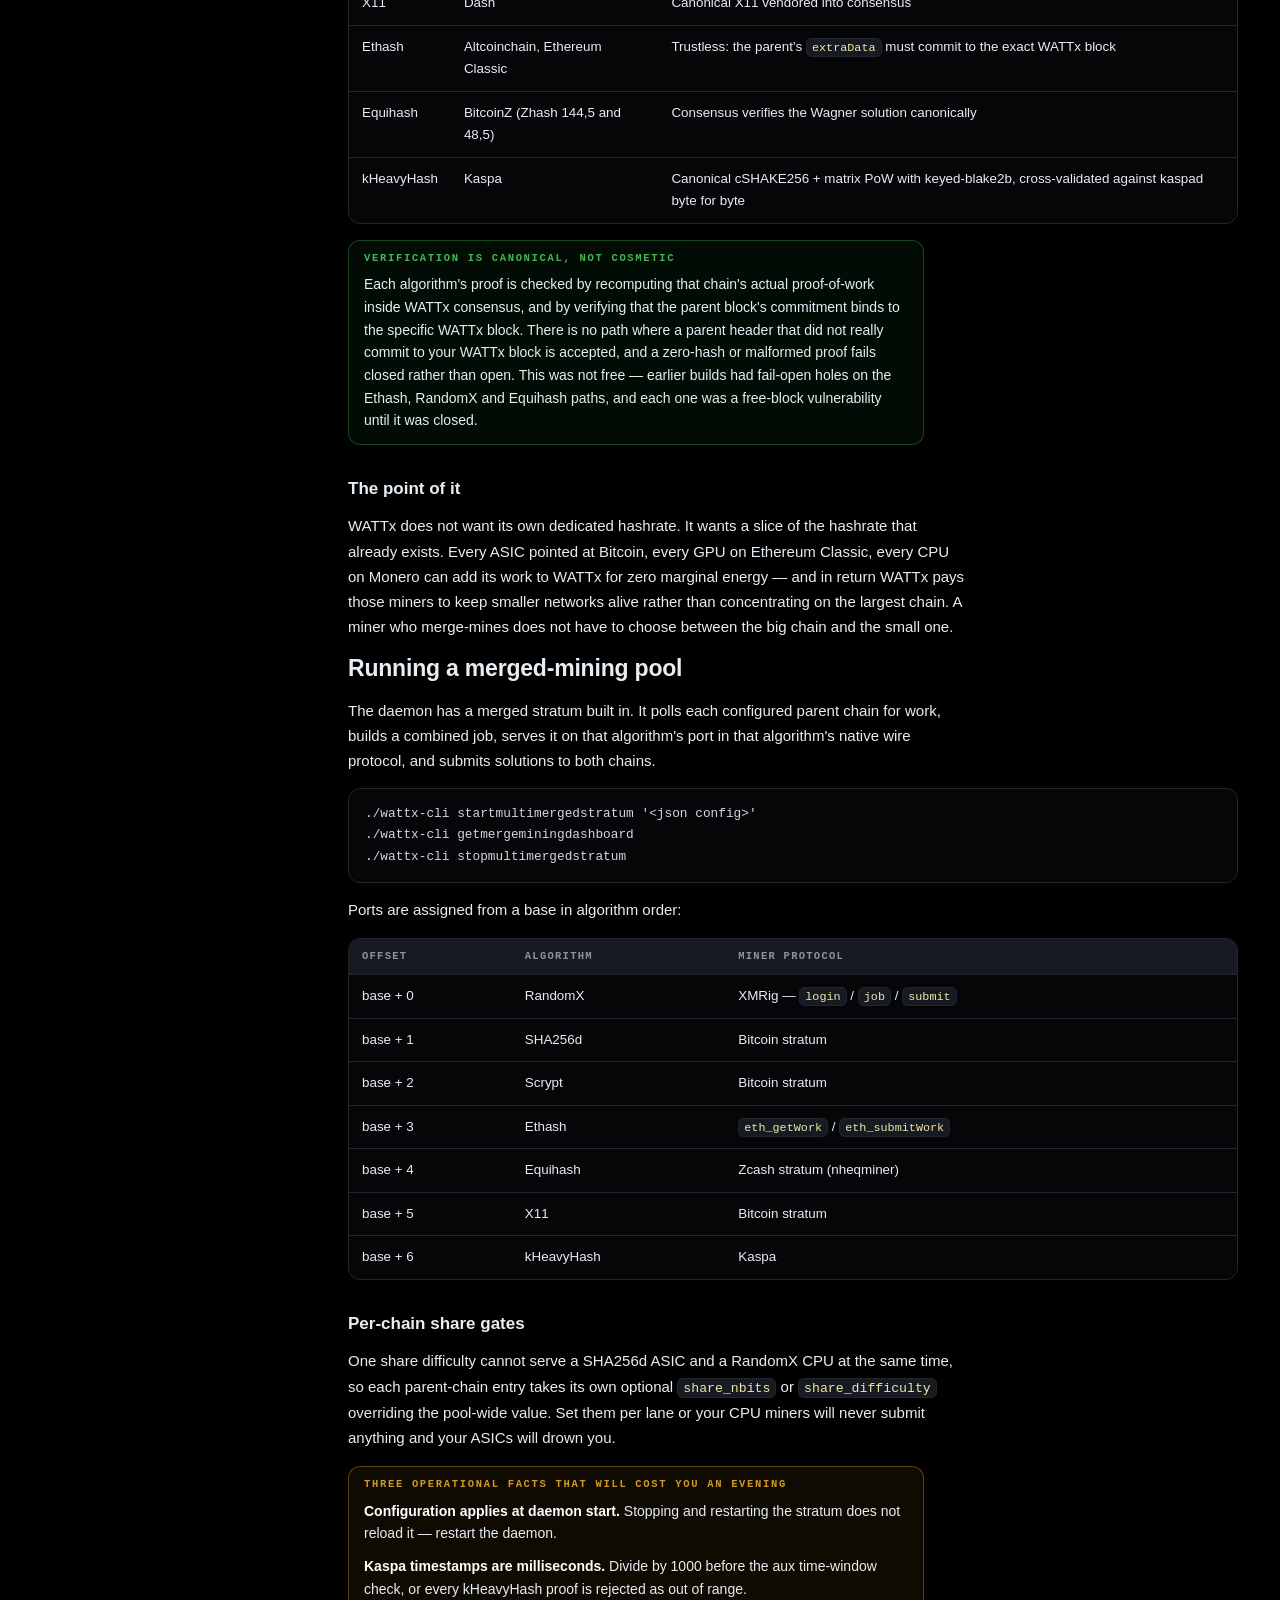
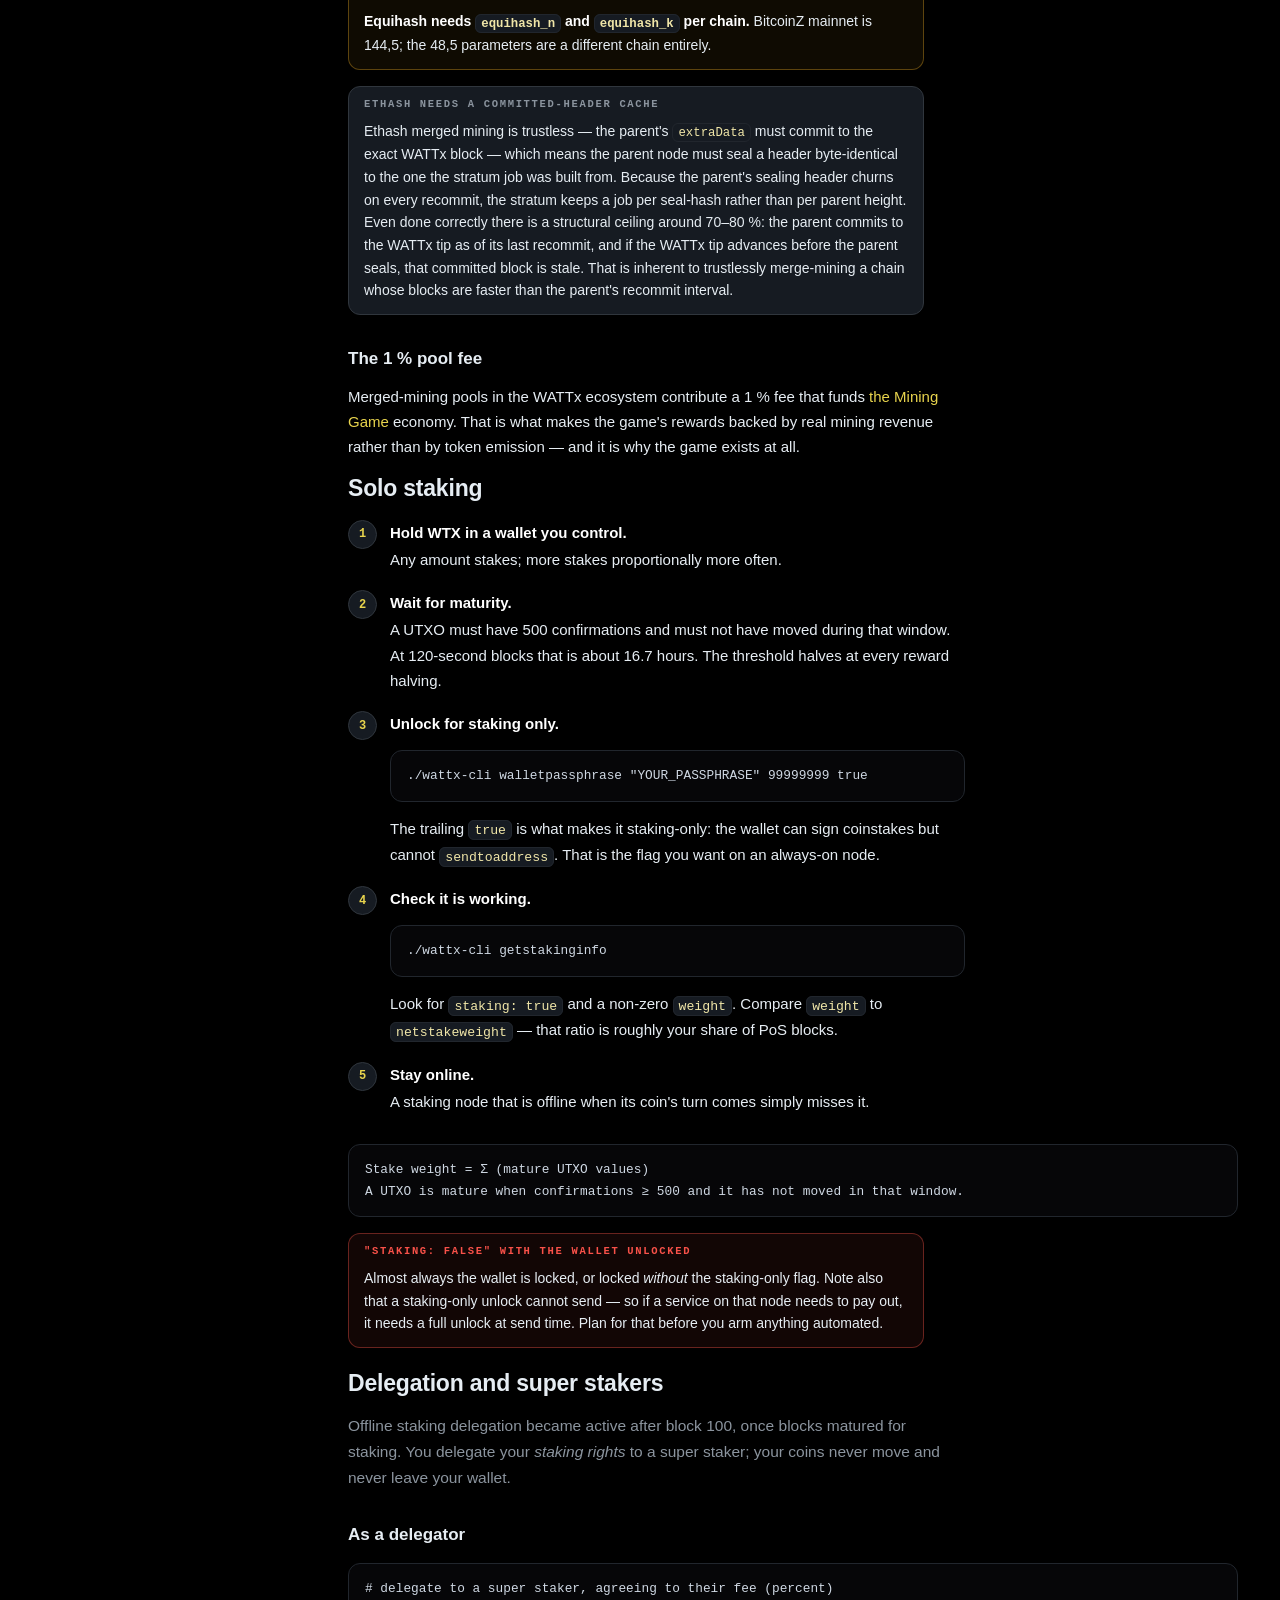
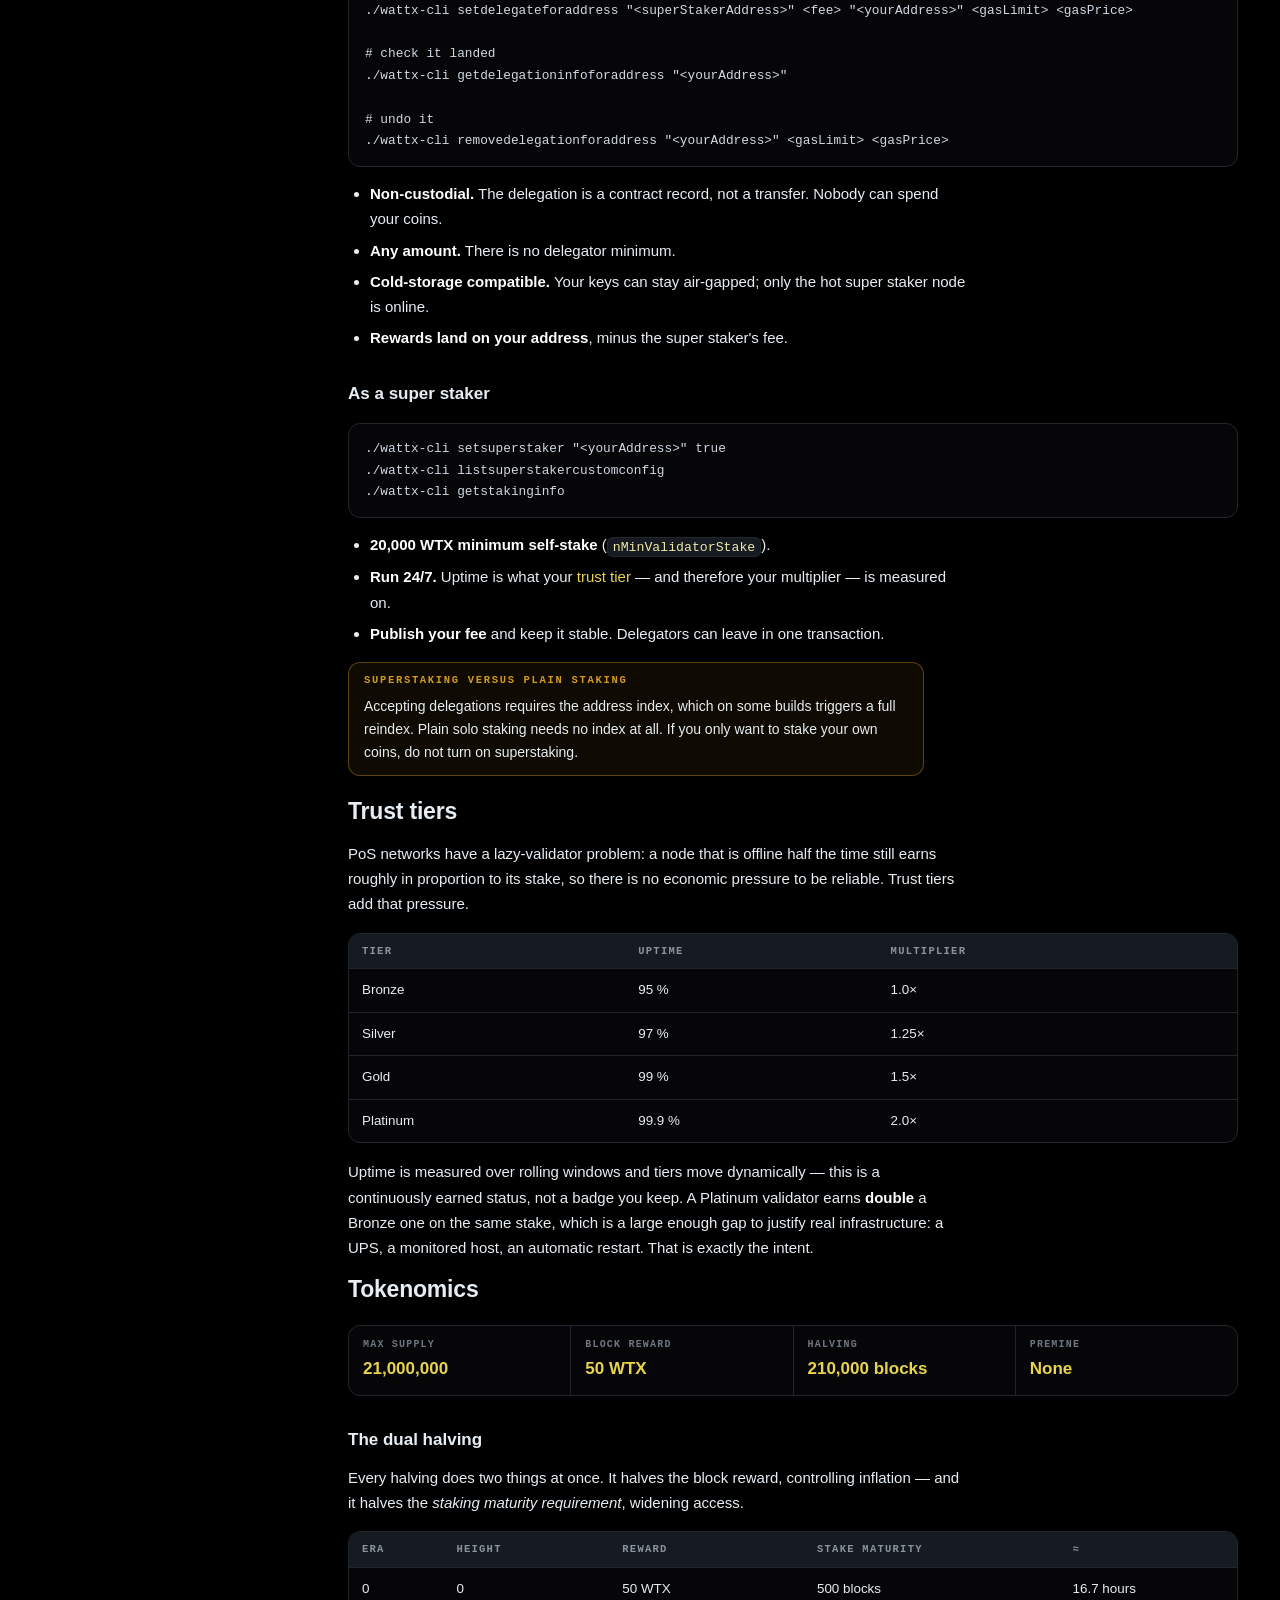
==== commit 8ea03b14: "Fix homepage specs, docs ports, nav links, and iOS release wording" ====
--- a/docs.html
+++ b/docs.html
@@ -143,7 +143,8 @@
   <div class="links">
     <a href="https://wattxchain.org/">Home</a>
     <a href="https://wattxchain.org/whitepaper.html">Whitepaper</a>
-    <a href="https://wtx-explorer.wattxchange.app">Explorer</a>
+    <a href="https://wtx-explorer.wattxchange.app" target="_blank" rel="noopener">Explorer</a>
+    <a href="https://wattxchange.app/#dex" target="_blank" rel="noopener">DEX</a>
     <a href="https://github.com/WATTxChain/WATTx/releases">Download</a>
     <a href="https://mining-game.wattxchange.app/">Mining Game</a>
   </div>
@@ -255,13 +256,13 @@
 <tr><td>Block subsidy</td><td>50 WTX</td><td>Paid whole to the block's producer</td></tr>
 <tr><td>Halving interval</td><td>210,000 blocks</td><td>≈ 9.7 months at 120 s</td></tr>
 <tr><td>Maximum supply</td><td>21,000,000 WTX</td><td>50 × 210,000 × 2 — Bitcoin's geometric schedule</td></tr>
-<tr><td>Coinbase maturity</td><td>100 blocks</td><td>≈ 3.3 hours</td></tr>
+<tr><td>Coinbase maturity</td><td>1 block until 2,500, then 100</td><td>≈ 3.3 hours after height 2,500</td></tr>
 <tr><td>Stake maturity</td><td>500 blocks</td><td>Dynamic — halves with every reward halving</td></tr>
 <tr><td>Super staker minimum</td><td>20,000 WTX</td><td><code>nMinValidatorStake</code></td></tr>
 <tr><td>Offline staking</td><td>After block 100</td><td>Delegation became active once blocks matured for staking</td></tr>
 <tr><td>Smart contracts</td><td>EVM / Solidity ≤ 0.8.x</td><td>London, Shanghai, Cancun and Pectra all active from genesis</td></tr>
 <tr><td>Token standards</td><td>QRC-20, QRC-721</td><td>Byte-compatible with ERC-20 / ERC-721</td></tr>
-<tr><td>P2P port</td><td>3888</td><td></td></tr>
+<tr><td>P2P port</td><td>1337</td><td></td></tr>
 <tr><td>RPC port</td><td>3889</td><td></td></tr>
 <tr><td>Premine</td><td>None</td><td>No ICO, no founder allocation, fair launch from block 0</td></tr>
 </tbody></table></div>
@@ -393,7 +394,7 @@
 
 # --- network ---
 listen=1
-port=3888
+port=1337
 
 # --- staking ---
 staking=1
@@ -1271,7 +1272,8 @@
   <p style="margin-top:14px">
     <a href="https://wattxchain.org/">Home</a> ·
     <a href="https://wattxchain.org/whitepaper.html">Whitepaper</a> ·
-    <a href="https://wtx-explorer.wattxchange.app">Explorer</a> ·
+    <a href="https://wtx-explorer.wattxchange.app" target="_blank" rel="noopener">Explorer</a> ·
+    <a href="https://wattxchange.app/#dex" target="_blank" rel="noopener">DEX</a> ·
     <a href="https://github.com/WATTxChain/WATTx/releases">Download</a> ·
     <a href="https://secret.wattxchain.org">WATTxSecret</a> ·
     <a href="https://bridge.wattxchange.app">Bridge</a> ·
